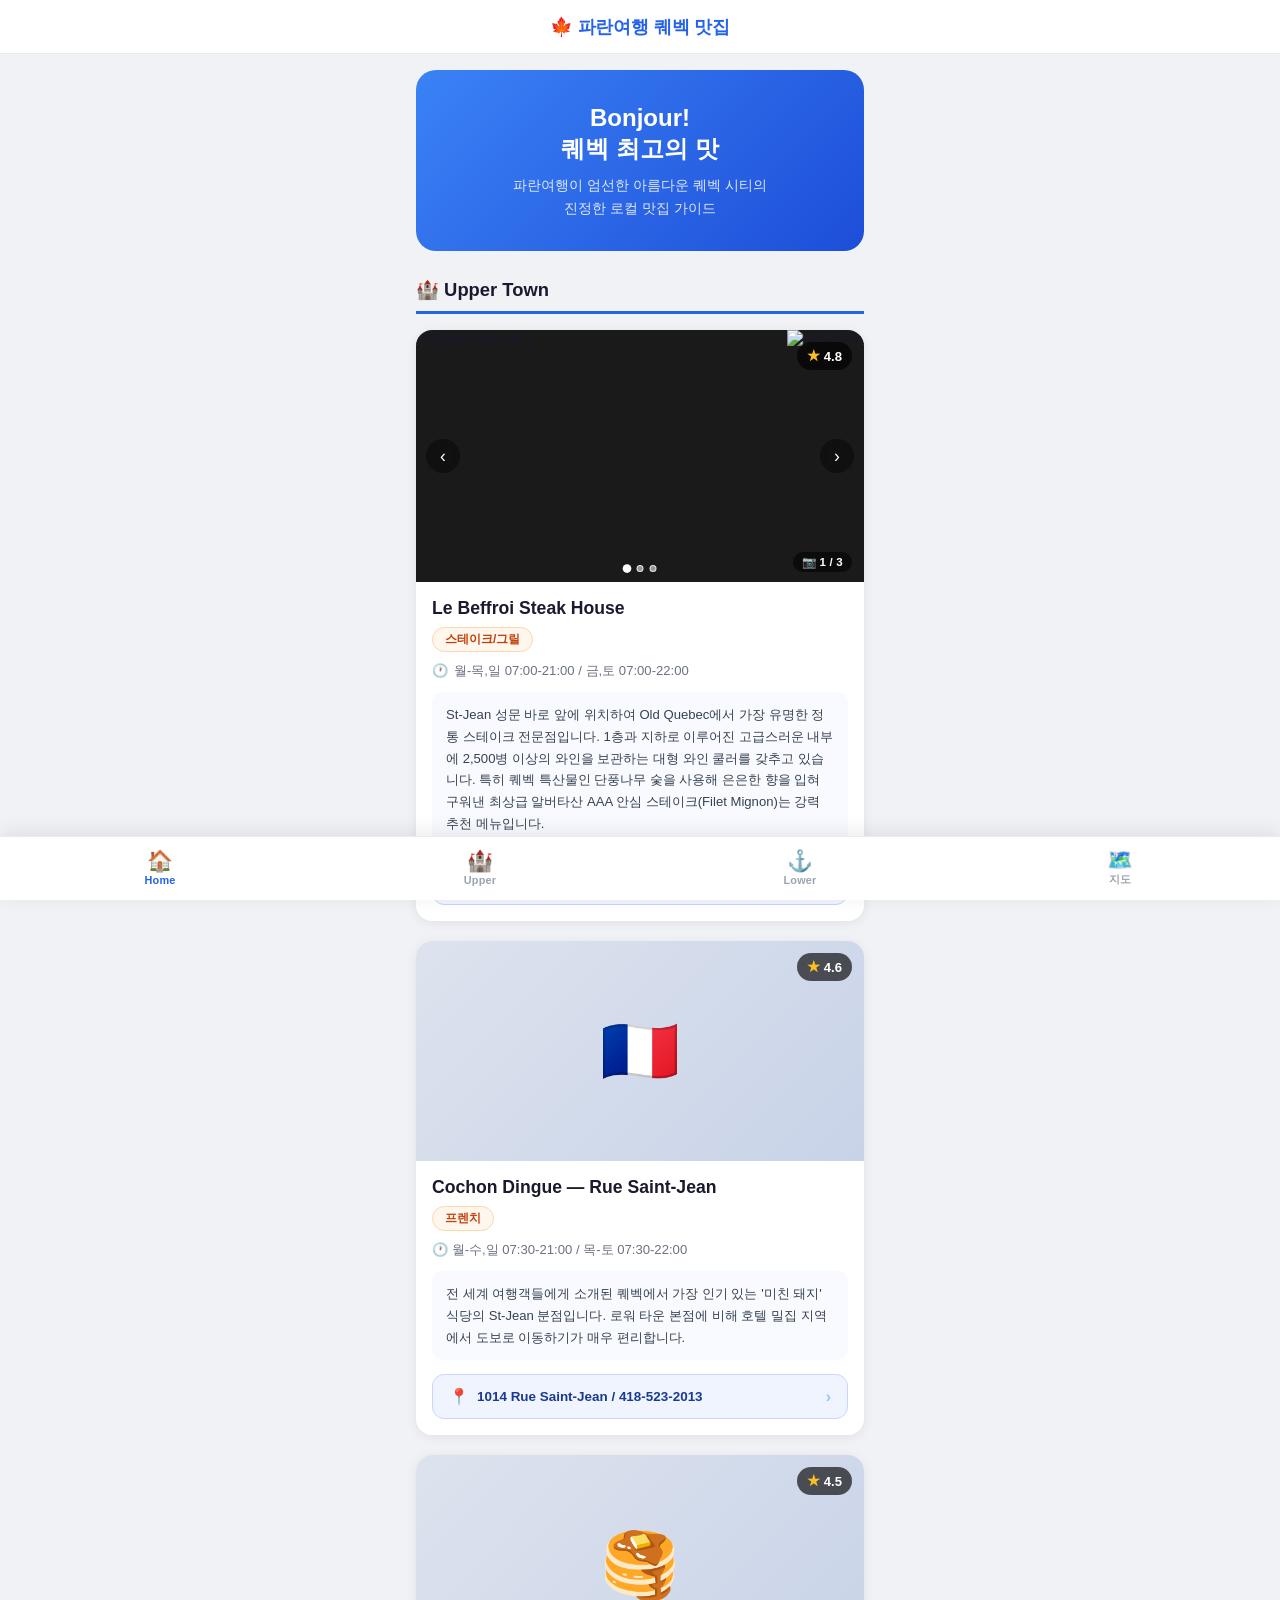
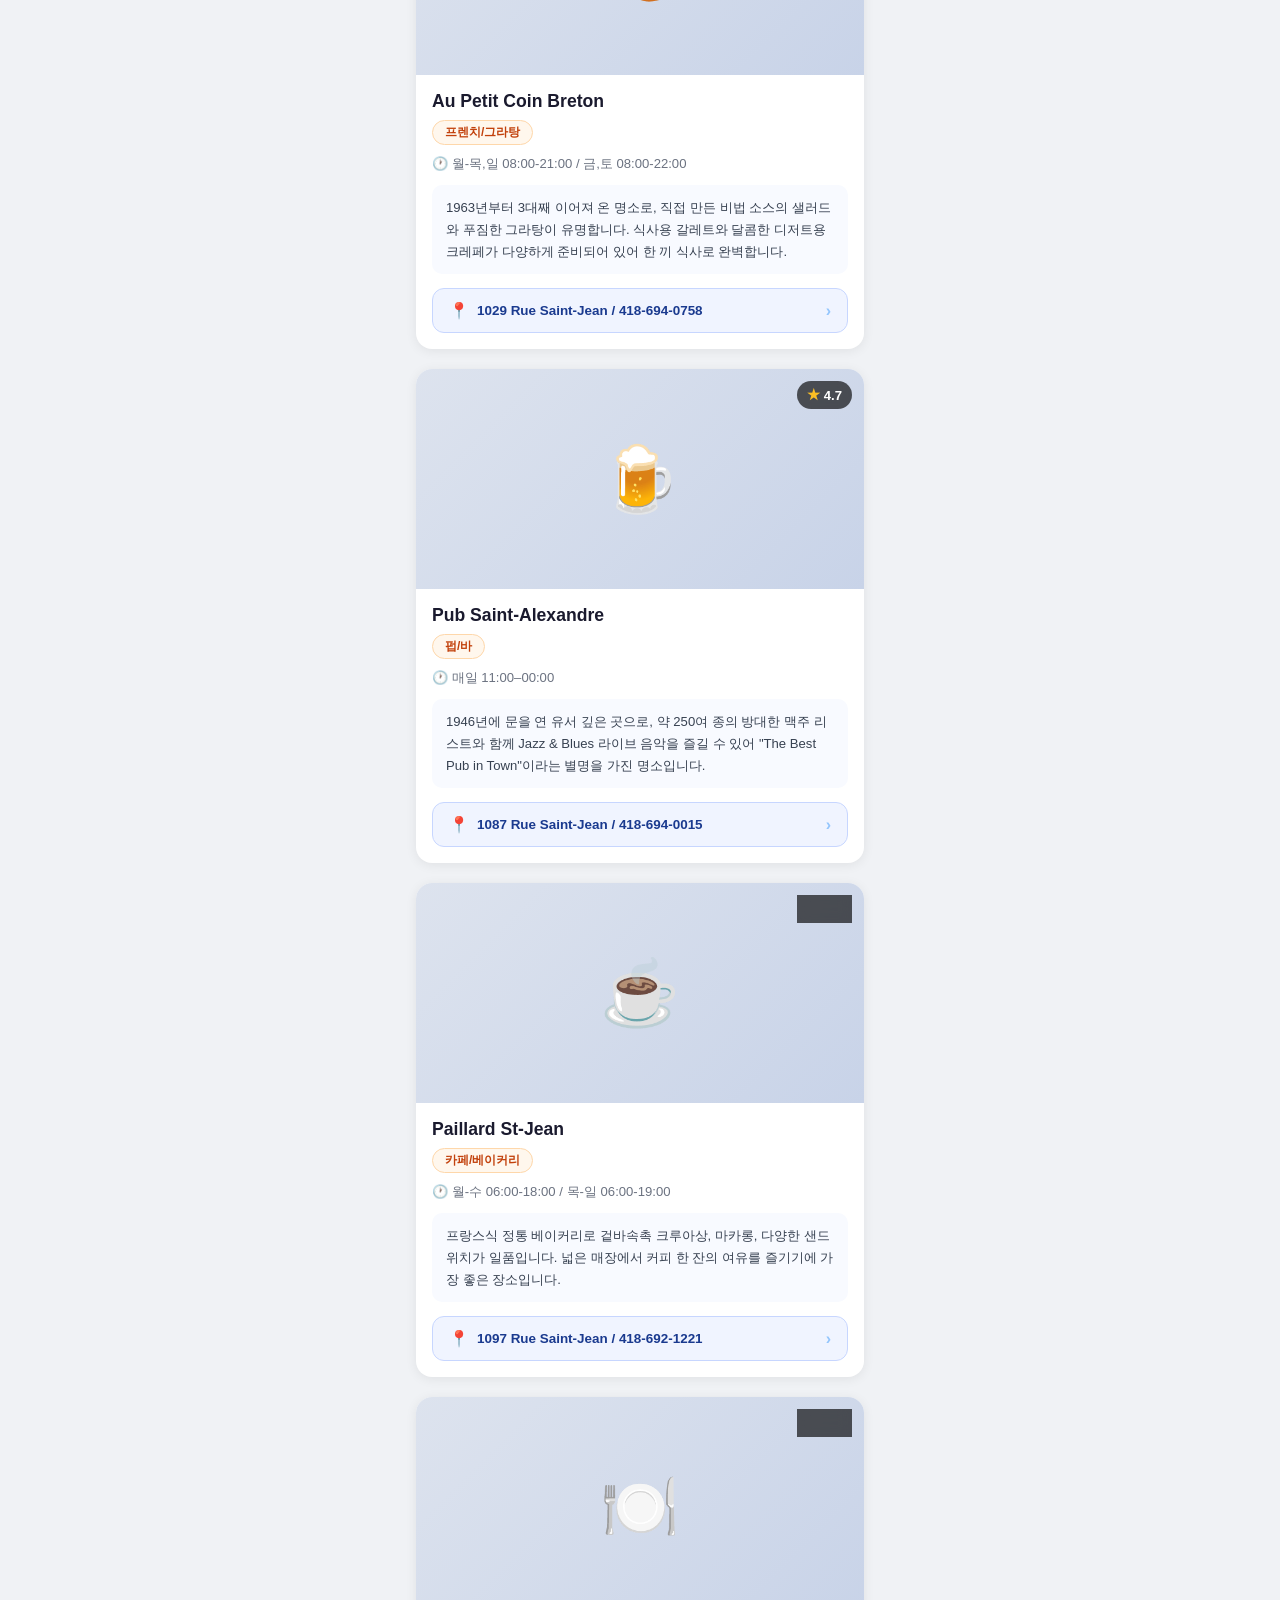
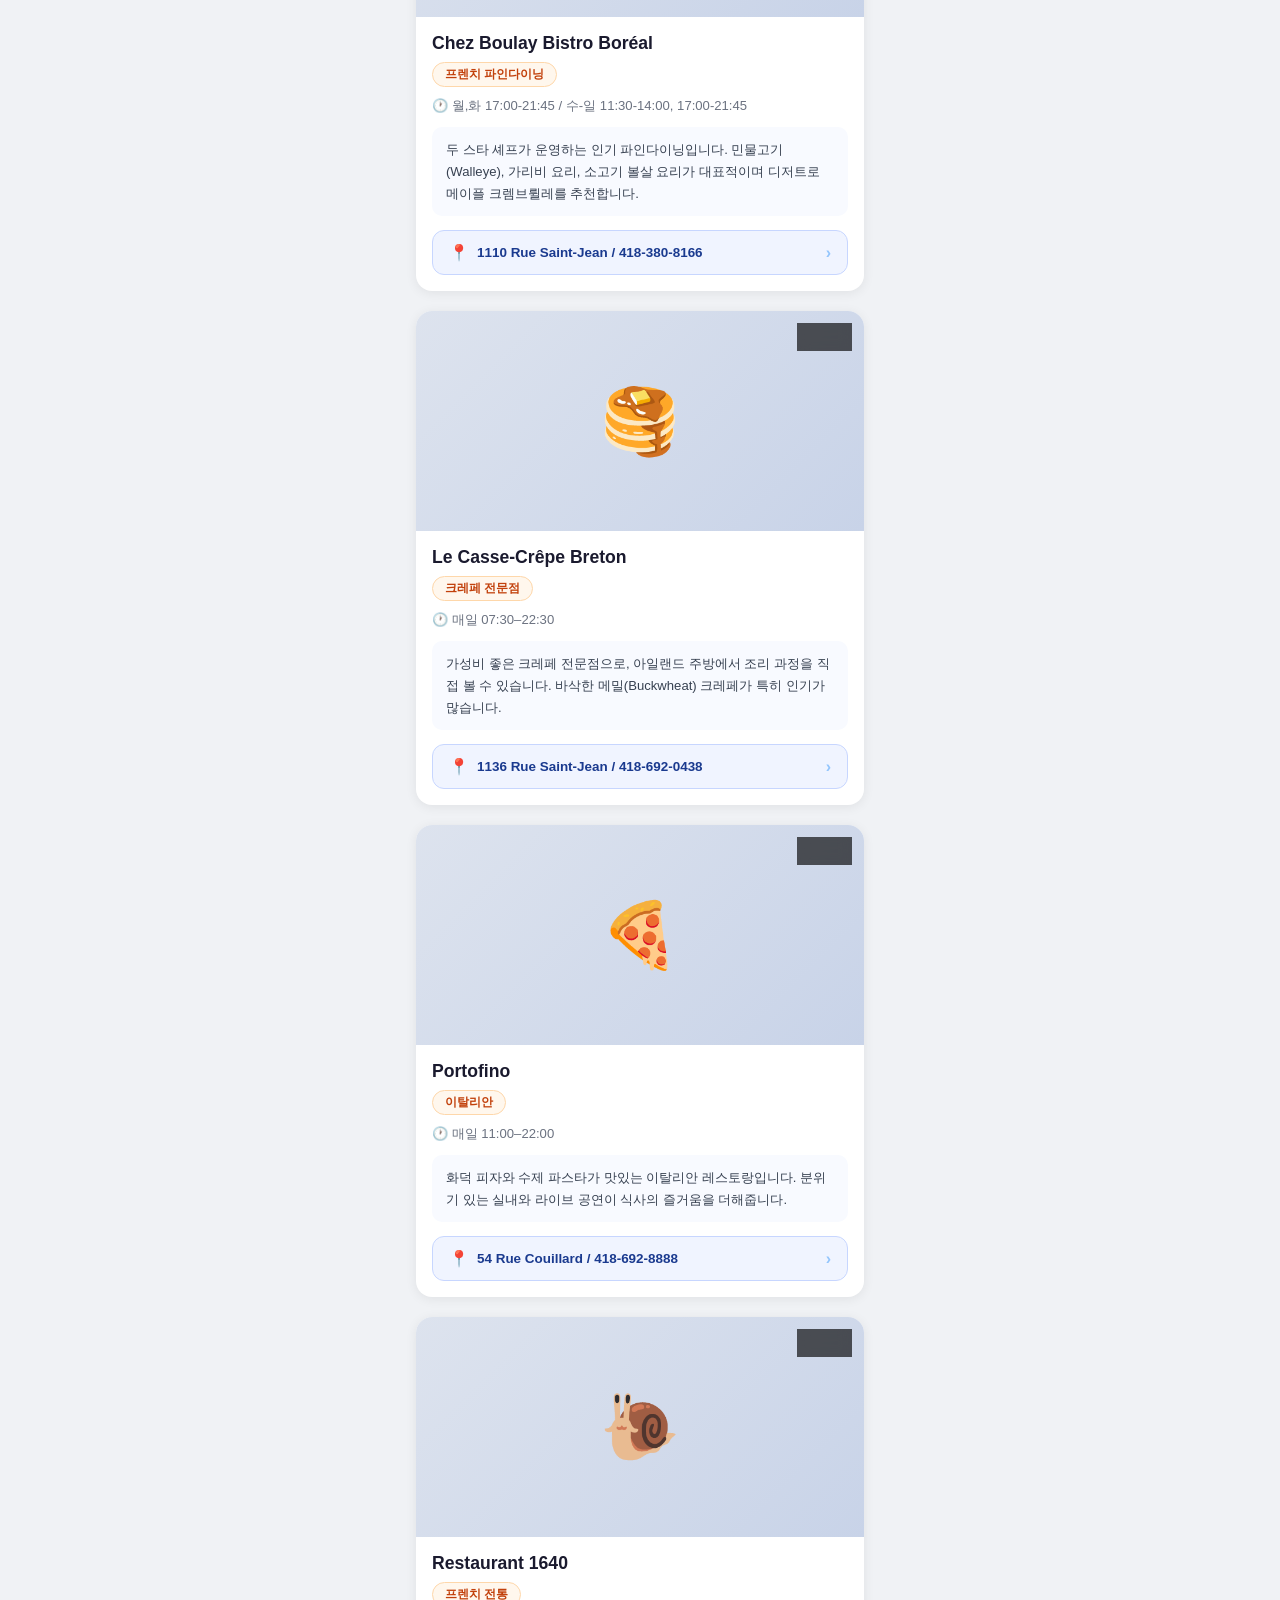
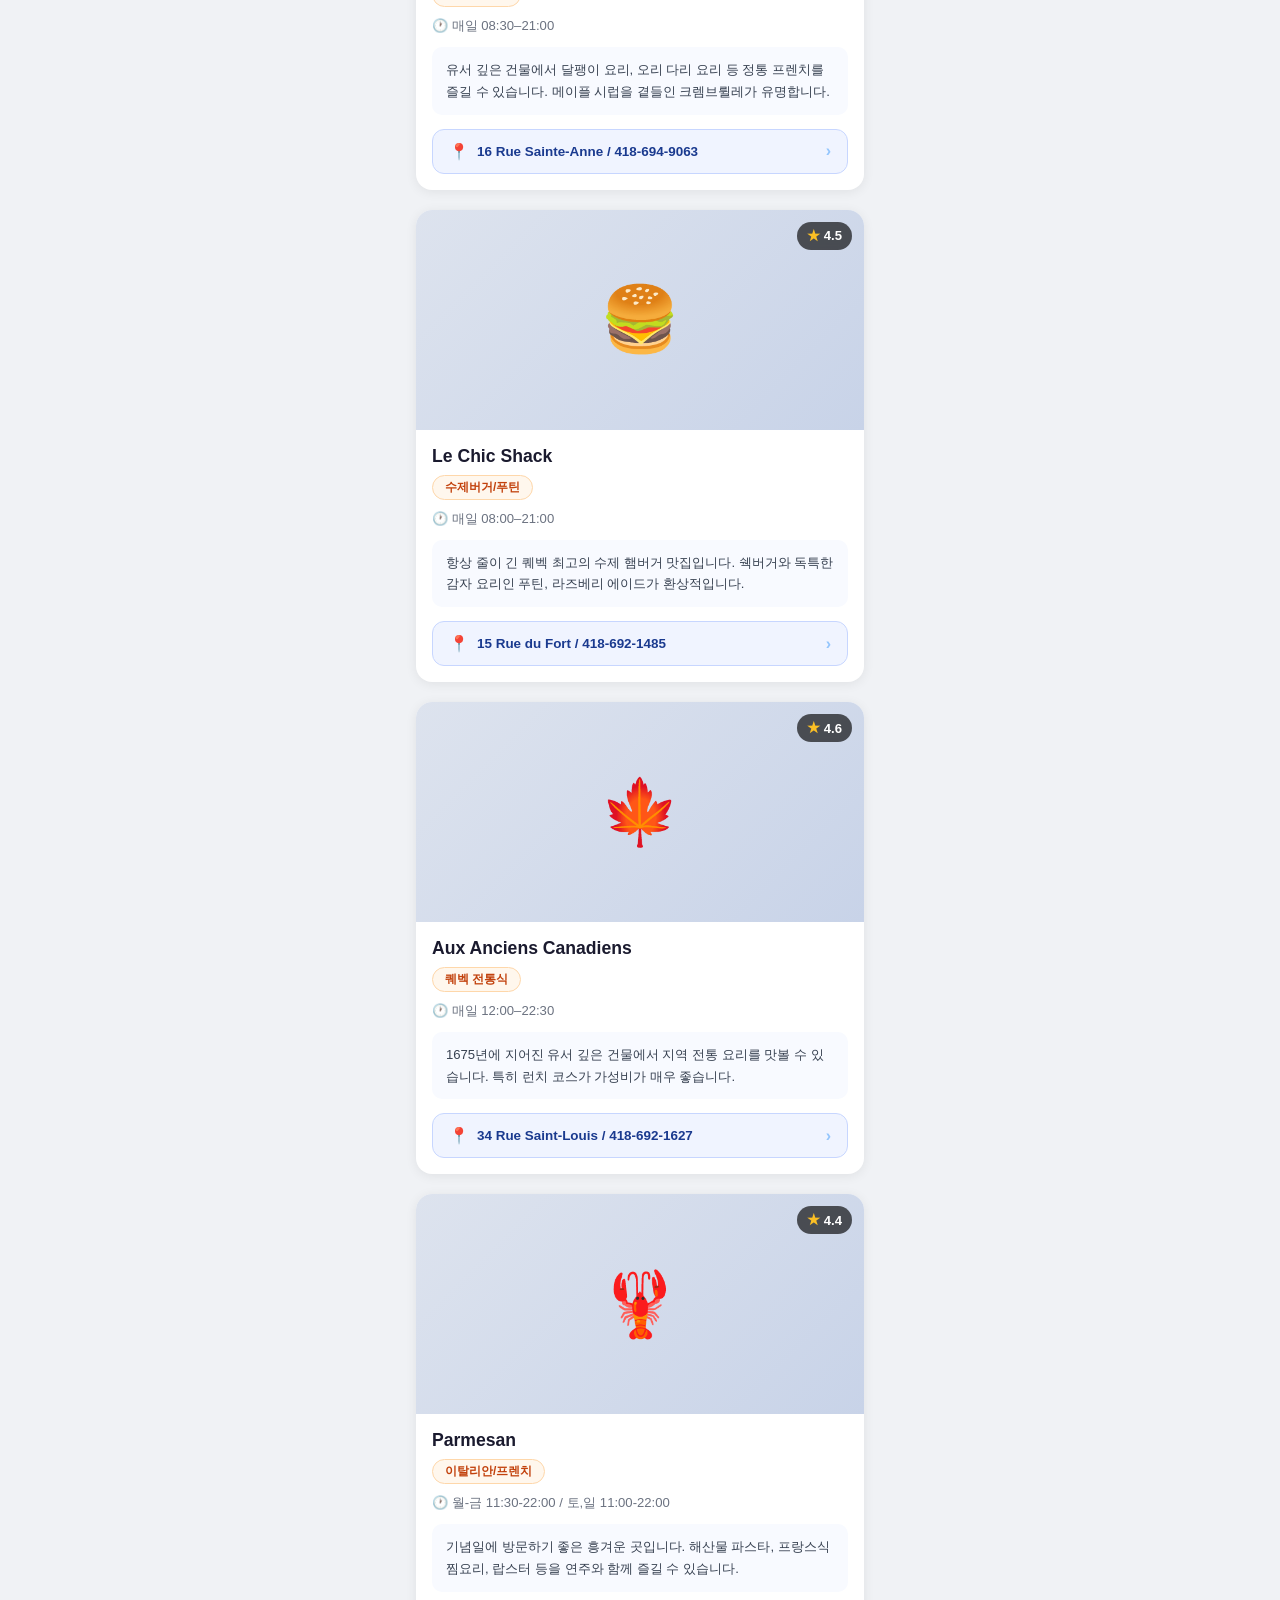
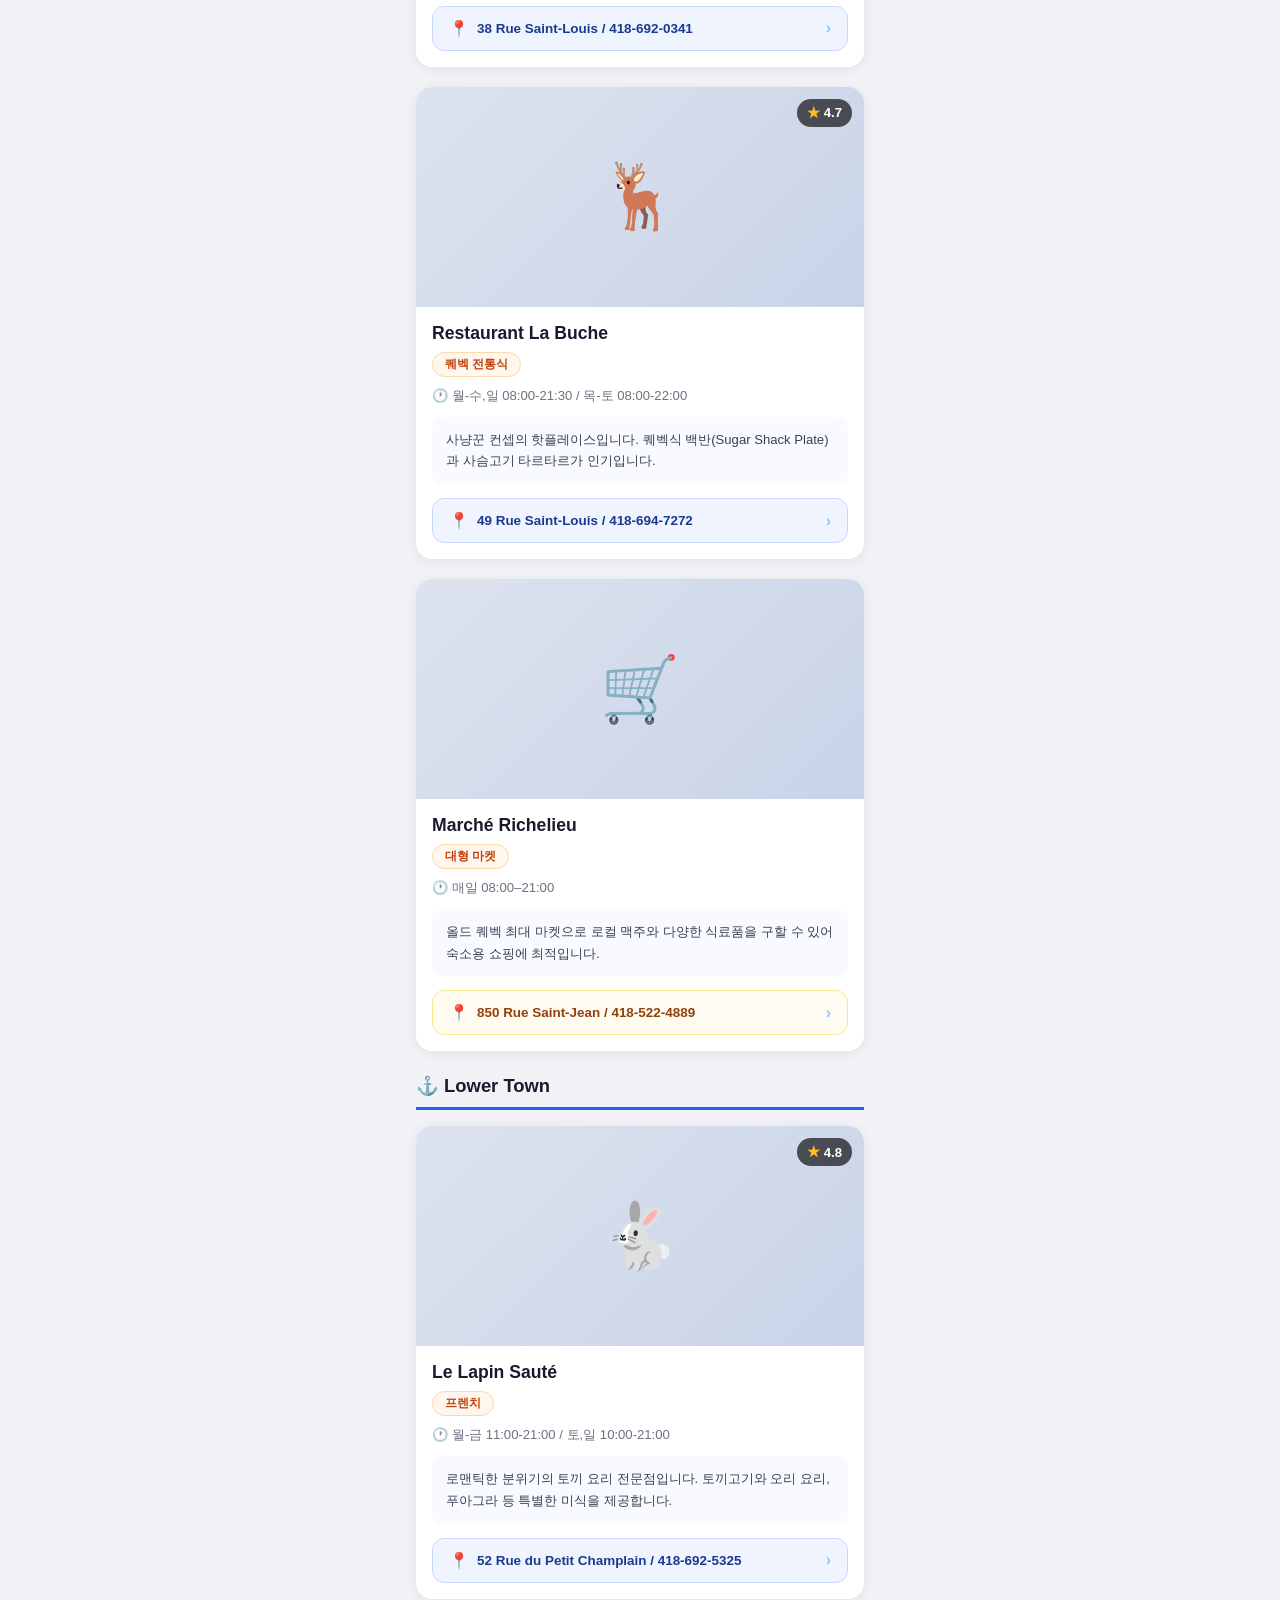
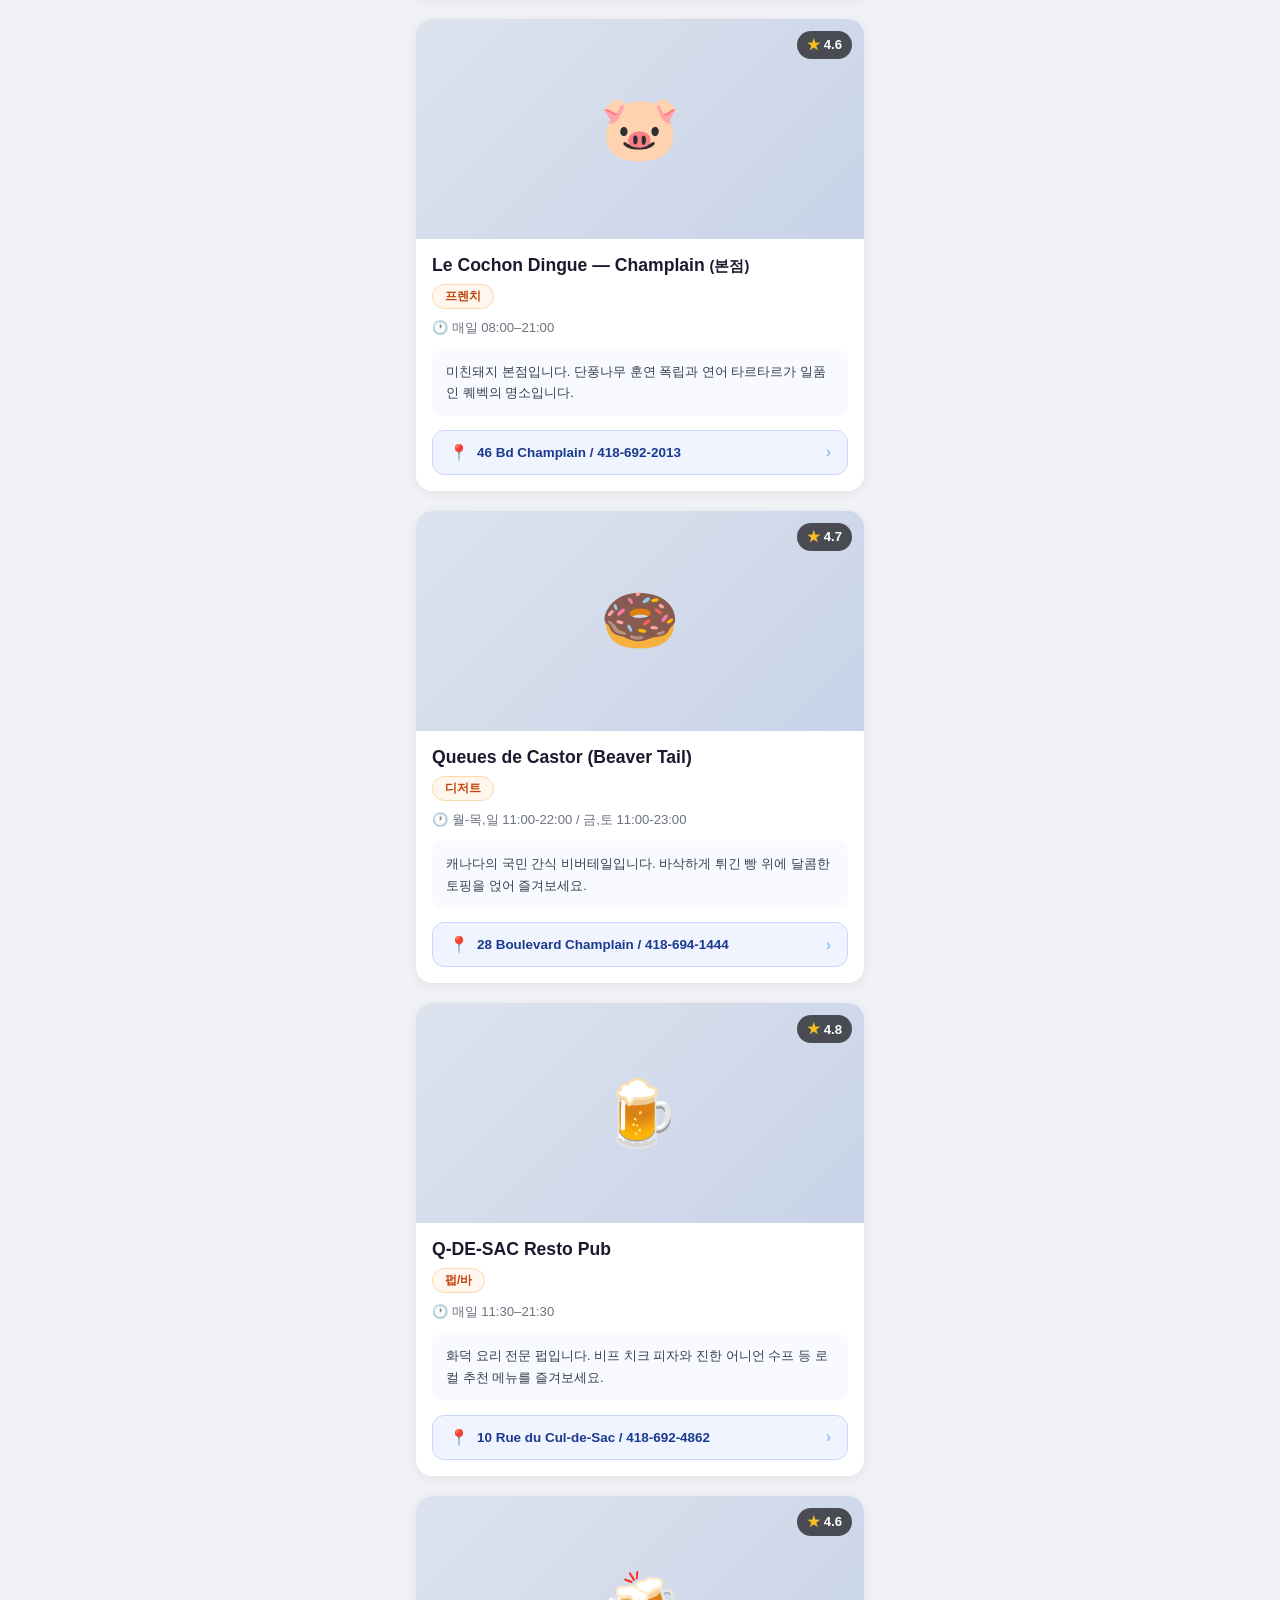
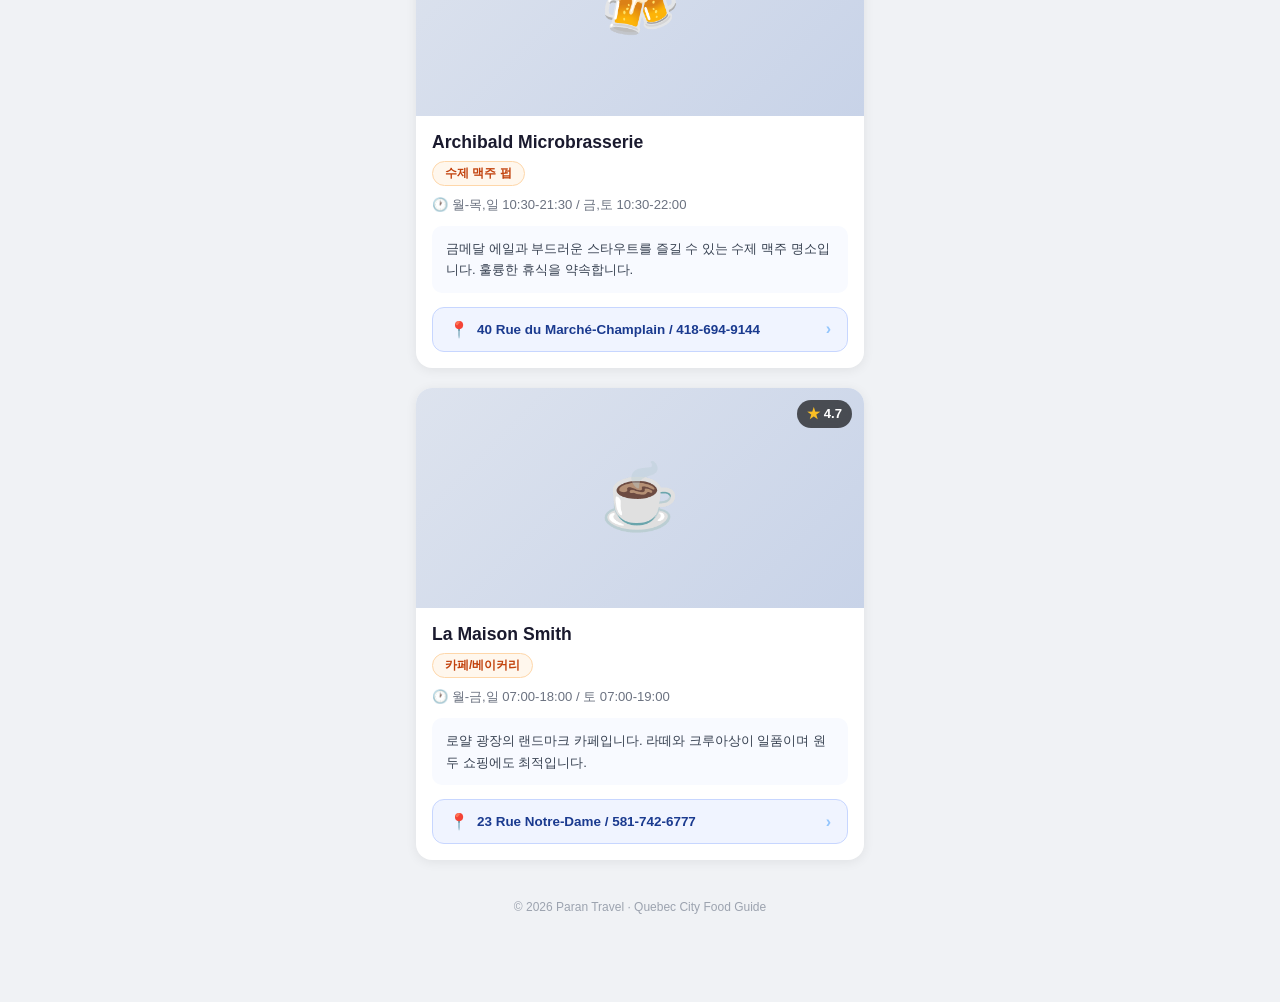
==== index.html @ 0fbbf657 "Add files via upload" ====
<!DOCTYPE html>
<html lang="ko">
<head>
  <meta charset="UTF-8" />
  <meta name="viewport" content="width=device-width, initial-scale=1.0" />
  <title>파란여행 퀘벡 맛집 가이드</title>

  <!-- Leaflet.js for map -->
  <link rel="stylesheet" href="https://cdnjs.cloudflare.com/ajax/libs/leaflet/1.9.4/leaflet.min.css" />
  <script src="https://cdnjs.cloudflare.com/ajax/libs/leaflet/1.9.4/leaflet.min.js"></script>

  <style>
    /* ── Reset ── */
    *, *::before, *::after { box-sizing: border-box; margin: 0; padding: 0; }
    html { scroll-behavior: smooth; }
    body {
      font-family: -apple-system, BlinkMacSystemFont, 'Segoe UI', 'Noto Sans KR', sans-serif;
      background: #f0f2f5;
      color: #1a1a2e;
      padding-bottom: 80px; /* space for bottom nav */
    }

    /* ── Sticky Header ── */
    header {
      position: sticky;
      top: 0;
      z-index: 200;
      background: #fff;
      border-bottom: 1px solid #e8eaf0;
      text-align: center;
      padding: 14px 16px;
    }
    header h1 {
      font-size: 1.15rem;
      font-weight: 700;
      color: #2563eb;
      letter-spacing: -.01em;
    }

    /* ── Main Container ── */
    main {
      max-width: 480px;
      margin: 0 auto;
      padding: 16px 16px 0;
    }

    /* ── Hero Banner ── */
    .hero {
      background: linear-gradient(135deg, #3b82f6 0%, #1d4ed8 100%);
      border-radius: 20px;
      padding: 32px 24px;
      text-align: center;
      color: #fff;
      margin-bottom: 28px;
    }
    .hero h2 {
      font-size: 1.5rem;
      font-weight: 800;
      line-height: 1.3;
      margin-bottom: 10px;
    }
    .hero p {
      font-size: .88rem;
      color: rgba(255,255,255,.85);
      line-height: 1.6;
    }

    /* ── Section Title ── */
    .section-title {
      display: flex;
      align-items: center;
      gap: 8px;
      font-size: 1.15rem;
      font-weight: 700;
      color: #1a1a2e;
      margin: 24px 0 16px;
      padding-bottom: 10px;
      border-bottom: 3px solid #2563eb;
    }

    /* ── Restaurant Card ── */
    .card {
      background: #fff;
      border-radius: 16px;
      overflow: hidden;
      margin-bottom: 20px;
      box-shadow: 0 2px 12px rgba(0,0,0,.07);
    }

    /* Image area */
    .card-img-wrap {
      position: relative;
      width: 100%;
      height: 220px;
      overflow: hidden;
      background: #dde3ee;
    }
    .card-img-wrap img {
      width: 100%;
      height: 100%;
      object-fit: cover;
      display: block;
    }
    /* Fallback emoji for missing images */
    .card-img-wrap .img-fallback {
      width: 100%;
      height: 100%;
      display: flex;
      align-items: center;
      justify-content: center;
      font-size: 4rem;
      background: linear-gradient(135deg, #dde3ee, #c8d3e8);
    }
    .rating-badge {
      position: absolute;
      top: 12px;
      right: 12px;
      background: rgba(0,0,0,.65);
      backdrop-filter: blur(6px);
      color: #fff;
      border-radius: 100px;
      padding: 5px 10px;
      font-size: .82rem;
      font-weight: 700;
      display: flex;
      align-items: center;
      gap: 4px;
    }
    .rating-badge .star { color: #fbbf24; }

    /* Card body */
    .card-body { padding: 16px; }
    .card-name {
      font-size: 1.1rem;
      font-weight: 700;
      color: #1a1a2e;
      margin-bottom: 8px;
    }
    .card-tag {
      display: inline-block;
      background: #fff7ed;
      color: #c2410c;
      border: 1px solid #fed7aa;
      border-radius: 100px;
      padding: 3px 12px;
      font-size: .75rem;
      font-weight: 600;
      margin-bottom: 10px;
    }
    .card-hours {
      font-size: .82rem;
      color: #6b7280;
      margin-bottom: 12px;
      display: flex;
      align-items: flex-start;
      gap: 6px;
    }
    .card-hours-icon { flex-shrink: 0; margin-top: 1px; }

    /* Description box */
    .card-desc {
      background: #f8faff;
      border-radius: 10px;
      padding: 12px 14px;
      font-size: .82rem;
      color: #374151;
      line-height: 1.65;
      margin-bottom: 14px;
    }

    /* Address link */
    .card-addr-link {
      display: flex;
      align-items: center;
      justify-content: space-between;
      background: #f0f4ff;
      border: 1.5px solid #c7d6ff;
      border-radius: 12px;
      padding: 12px 16px;
      text-decoration: none;
      color: #1a3a8f;
      font-size: .84rem;
      font-weight: 600;
      transition: background .15s;
    }
    .card-addr-link:hover { background: #dce8ff; }
    .card-addr-link .addr-left {
      display: flex;
      align-items: center;
      gap: 8px;
    }
    .addr-pin { color: #3b82f6; font-size: 1rem; }
    .addr-chevron { color: #93c5fd; font-size: 1rem; }

    /* ── Market Card (special) ── */
    .card.market .card-addr-link {
      background: #fffbf0;
      border-color: #fde68a;
      color: #92400e;
    }
    .card.market .card-addr-link:hover { background: #fef3c7; }

    /* ══════════════════════════════
       MAP SECTION
    ══════════════════════════════ */
    #map-section { padding-bottom: 8px; }

    #map-section .map-desc {
      font-size: .83rem;
      color: #6b7280;
      margin-bottom: 14px;
      line-height: 1.6;
    }

    #map {
      width: 100%;
      height: 420px;
      border-radius: 16px;
      overflow: hidden;
      box-shadow: 0 2px 12px rgba(0,0,0,.10);
      margin-bottom: 20px;
      border: 1.5px solid #e0e7ff;
    }

    /* Map legend */
    .map-legend {
      display: flex;
      gap: 16px;
      flex-wrap: wrap;
      margin-bottom: 16px;
    }
    .legend-item {
      display: flex;
      align-items: center;
      gap: 6px;
      font-size: .8rem;
      color: #374151;
      font-weight: 500;
    }
    .legend-dot {
      width: 12px; height: 12px;
      border-radius: 50%;
      flex-shrink: 0;
    }
    .legend-dot.upper { background: #2563eb; }
    .legend-dot.lower { background: #16a34a; }

    /* Map restaurant list */
    .map-list { margin-top: 4px; }
    .map-list-item {
      display: flex;
      align-items: center;
      gap: 12px;
      padding: 10px 0;
      border-bottom: 1px solid #f0f0f0;
      text-decoration: none;
      color: inherit;
    }
    .map-list-item:last-child { border-bottom: none; }
    .map-num {
      width: 28px; height: 28px;
      border-radius: 50%;
      display: flex; align-items: center; justify-content: center;
      font-size: .72rem;
      font-weight: 700;
      color: #fff;
      flex-shrink: 0;
    }
    .map-num.upper { background: #2563eb; }
    .map-num.lower { background: #16a34a; }
    .map-info { flex: 1; }
    .map-rname { font-size: .88rem; font-weight: 600; color: #1a1a2e; }
    .map-raddr { font-size: .76rem; color: #9ca3af; margin-top: 1px; }
    .map-list-chevron { color: #cbd5e1; font-size: .9rem; }

    /* ── Footer ── */
    footer {
      text-align: center;
      padding: 20px 16px 8px;
      font-size: .75rem;
      color: #9ca3af;
      max-width: 480px;
      margin: 0 auto;
    }

    /* ── Bottom Navigation ── */
    .bottom-nav {
      position: fixed;
      bottom: 0; left: 0; right: 0;
      z-index: 300;
      background: #fff;
      border-top: 1px solid #e8eaf0;
      display: flex;
      justify-content: space-around;
      align-items: stretch;
      height: 64px;
      box-shadow: 0 -4px 20px rgba(0,0,0,.08);
    }
    .nav-item {
      flex: 1;
      display: flex;
      flex-direction: column;
      align-items: center;
      justify-content: center;
      gap: 3px;
      text-decoration: none;
      color: #9ca3af;
      font-size: .68rem;
      font-weight: 600;
      letter-spacing: .02em;
      cursor: pointer;
      border: none;
      background: none;
      transition: color .15s;
      padding: 0;
    }
    .nav-item.active, .nav-item:hover { color: #2563eb; }
    .nav-item svg { transition: transform .15s; }
    .nav-item.active svg { transform: scale(1.1); }
    .nav-icon { font-size: 1.3rem; line-height: 1; }

    /* Section visibility control */
    .page-section { display: block; }
    .page-section.hidden { display: none; }

    /* ── Image Slider ── */
    .slider-wrap {
      position: relative;
      width: 100%;
      aspect-ratio: 16 / 9;  /* 가로형(16:9) 이미지에 맞게 비율 자동 조정 */
      overflow: hidden;
      background: #1a1a1a;
      touch-action: pan-y;
    }
    .slider-track {
      display: flex;
      width: 100%;
      height: 100%;
      transition: transform 0.55s cubic-bezier(0.4, 0.0, 0.2, 1);
      will-change: transform;
    }
    .slider-track img {
      flex-shrink: 0;
      width: 100%;
      height: 100%;
      object-fit: cover;     /* 16:9 비율로 꽉 채워 보여줌 */
      display: block;
      user-select: none;
      -webkit-user-drag: none;
    }
    /* Dot indicators */
    .slider-dots {
      position: absolute;
      bottom: 10px;
      left: 50%;
      transform: translateX(-50%);
      display: flex;
      gap: 6px;
      z-index: 10;
    }
    .slider-dot {
      width: 7px;
      height: 7px;
      border-radius: 50%;
      background: rgba(255,255,255,0.55);
      border: 1.5px solid rgba(255,255,255,0.8);
      transition: background 0.25s, transform 0.25s;
      cursor: pointer;
    }
    .slider-dot.active {
      background: #fff;
      transform: scale(1.25);
    }
    /* Arrow buttons */
    .slider-btn {
      position: absolute;
      top: 50%;
      transform: translateY(-50%);
      z-index: 10;
      background: rgba(0,0,0,0.38);
      backdrop-filter: blur(4px);
      border: none;
      border-radius: 50%;
      width: 34px;
      height: 34px;
      display: flex;
      align-items: center;
      justify-content: center;
      cursor: pointer;
      color: #fff;
      font-size: 1.1rem;
      transition: background 0.2s;
      padding: 0;
    }
    .slider-btn:hover { background: rgba(0,0,0,0.6); }
    .slider-btn.prev { left: 10px; }
    .slider-btn.next { right: 10px; }
    /* Photo count badge */
    .photo-count {
      position: absolute;
      bottom: 10px;
      right: 12px;
      background: rgba(0,0,0,0.55);
      backdrop-filter: blur(4px);
      color: #fff;
      font-size: .72rem;
      font-weight: 600;
      border-radius: 100px;
      padding: 3px 9px;
      z-index: 10;
      letter-spacing: .02em;
    }

    /* Leaflet popup custom */
    .leaflet-popup-content-wrapper {
      border-radius: 12px !important;
      box-shadow: 0 4px 20px rgba(0,0,0,.15) !important;
    }
    .popup-name { font-weight: 700; font-size: .9rem; color: #1a1a2e; margin-bottom: 4px; }
    .popup-tag { font-size: .75rem; color: #c2410c; margin-bottom: 6px; }
    .popup-addr { font-size: .75rem; color: #6b7280; margin-bottom: 8px; }
    .popup-btn {
      display: inline-block;
      background: #2563eb;
      color: #fff;
      font-size: .73rem;
      font-weight: 600;
      padding: 5px 12px;
      border-radius: 100px;
      text-decoration: none;
    }
  </style>
</head>
<body>

<!-- ═══ STICKY HEADER ═══ -->
<header>
  <h1>🍁 파란여행 퀘벡 맛집</h1>
</header>

<!-- ═══ MAIN ═══ -->
<main>

  <!-- ── HOME / HERO ── -->
  <section class="page-section" id="sec-home">

    <div class="hero">
      <h2>Bonjour!<br>퀘벡 최고의 맛</h2>
      <p>파란여행이 엄선한 아름다운 퀘벡 시티의<br>진정한 로컬 맛집 가이드</p>
    </div>

    <!-- Upper Town -->
    <div class="section-title">🏰 Upper Town</div>

    <!-- 1 -->
    <div class="card">
      <!-- ── Le Beffroi Image Slider ── -->
      <div class="slider-wrap" id="slider-beffroi"
           data-index="0"
           data-startx="0"
           data-dragging="false">
        <div class="slider-track" id="slider-track-beffroi">
          <img src="이미지/Webp/LeBeffroi_web_1.webp" alt="Le Beffroi Steak House 1" loading="lazy" draggable="false"/>
          <img src="이미지/Webp/LeBeffroi_web_2.webp" alt="Le Beffroi Steak House 2" loading="lazy" draggable="false"/>
          <img src="이미지/Webp/LeBeffroi_web_3.webp" alt="Le Beffroi Steak House 3" loading="lazy" draggable="false"/>
        </div>
        <!-- Arrows -->
        <button class="slider-btn prev" onclick="sliderMove('beffroi',-1)" aria-label="이전 사진">&#8249;</button>
        <button class="slider-btn next" onclick="sliderMove('beffroi', 1)" aria-label="다음 사진">&#8250;</button>
        <!-- Dots -->
        <div class="slider-dots" id="slider-dots-beffroi">
          <div class="slider-dot active" onclick="sliderGoTo('beffroi',0)"></div>
          <div class="slider-dot"        onclick="sliderGoTo('beffroi',1)"></div>
          <div class="slider-dot"        onclick="sliderGoTo('beffroi',2)"></div>
        </div>
        <!-- Photo count -->
        <div class="photo-count" id="slider-count-beffroi">📷 1 / 3</div>
        <!-- Rating badge -->
        <div class="rating-badge"><span class="star">★</span> 4.8</div>
      </div>
      <div class="card-body">
        <div class="card-name">Le Beffroi Steak House</div>
        <span class="card-tag">스테이크/그릴</span>
        <div class="card-hours">
          <span class="card-hours-icon">🕐</span>
          월-목,일 07:00-21:00 / 금,토 07:00-22:00
        </div>
        <div class="card-desc">
          St-Jean 성문 바로 앞에 위치하여 Old Quebec에서 가장 유명한 정통 스테이크 전문점입니다. 1층과 지하로 이루어진 고급스러운 내부에 2,500병 이상의 와인을 보관하는 대형 와인 쿨러를 갖추고 있습니다. 특히 퀘벡 특산물인 단풍나무 숯을 사용해 은은한 향을 입혀 구워낸 최상급 알버타산 AAA 안심 스테이크(Filet Mignon)는 강력 추천 메뉴입니다.
        </div>
        <a class="card-addr-link" href="https://www.google.com/maps/search/?api=1&query=775+Av.+Honoré-Mercier+Québec+QC" target="_blank">
          <span class="addr-left"><span class="addr-pin">📍</span> 775 Av. Honoré-Mercier / 418-380-2638</span>
          <span class="addr-chevron">›</span>
        </a>
      </div>
    </div>

    <!-- 2 -->
    <div class="card">
      <div class="card-img-wrap">
        <img src="https://images.unsplash.com/photo-1414235077428-338989a2e8c0?w=600&q=80" alt="프렌치" loading="lazy" onerror="this.style.display='none';this.nextElementSibling.style.display='flex'"/>
        <div class="img-fallback" style="display:none">🇫🇷</div>
        <div class="rating-badge"><span class="star">★</span> 4.6</div>
      </div>
      <div class="card-body">
        <div class="card-name">Cochon Dingue — Rue Saint-Jean</div>
        <span class="card-tag">프렌치</span>
        <div class="card-hours">🕐 월-수,일 07:30-21:00 / 목-토 07:30-22:00</div>
        <div class="card-desc">전 세계 여행객들에게 소개된 퀘벡에서 가장 인기 있는 '미친 돼지' 식당의 St-Jean 분점입니다. 로워 타운 본점에 비해 호텔 밀집 지역에서 도보로 이동하기가 매우 편리합니다.</div>
        <a class="card-addr-link" href="https://www.google.com/maps/search/?api=1&query=1014+Rue+Saint-Jean+Québec+QC" target="_blank">
          <span class="addr-left"><span class="addr-pin">📍</span> 1014 Rue Saint-Jean / 418-523-2013</span>
          <span class="addr-chevron">›</span>
        </a>
      </div>
    </div>

    <!-- 3 -->
    <div class="card">
      <div class="card-img-wrap">
        <img src="https://images.unsplash.com/photo-1567620905732-2d1ec7ab7445?w=600&q=80" alt="크레페" loading="lazy" onerror="this.style.display='none';this.nextElementSibling.style.display='flex'"/>
        <div class="img-fallback" style="display:none">🥞</div>
        <div class="rating-badge"><span class="star">★</span> 4.5</div>
      </div>
      <div class="card-body">
        <div class="card-name">Au Petit Coin Breton</div>
        <span class="card-tag">프렌치/그라탕</span>
        <div class="card-hours">🕐 월-목,일 08:00-21:00 / 금,토 08:00-22:00</div>
        <div class="card-desc">1963년부터 3대째 이어져 온 명소로, 직접 만든 비법 소스의 샐러드와 푸짐한 그라탕이 유명합니다. 식사용 갈레트와 달콤한 디저트용 크레페가 다양하게 준비되어 있어 한 끼 식사로 완벽합니다.</div>
        <a class="card-addr-link" href="https://www.google.com/maps/search/?api=1&query=1029+Rue+Saint-Jean+Québec+QC" target="_blank">
          <span class="addr-left"><span class="addr-pin">📍</span> 1029 Rue Saint-Jean / 418-694-0758</span>
          <span class="addr-chevron">›</span>
        </a>
      </div>
    </div>

    <!-- 4 -->
    <div class="card">
      <div class="card-img-wrap">
        <img src="https://images.unsplash.com/photo-1436076863939-06870fe779c2?w=600&q=80" alt="펍" loading="lazy" onerror="this.style.display='none';this.nextElementSibling.style.display='flex'"/>
        <div class="img-fallback" style="display:none">🍺</div>
        <div class="rating-badge"><span class="star">★</span> 4.7</div>
      </div>
      <div class="card-body">
        <div class="card-name">Pub Saint-Alexandre</div>
        <span class="card-tag">펍/바</span>
        <div class="card-hours">🕐 매일 11:00–00:00</div>
        <div class="card-desc">1946년에 문을 연 유서 깊은 곳으로, 약 250여 종의 방대한 맥주 리스트와 함께 Jazz &amp; Blues 라이브 음악을 즐길 수 있어 "The Best Pub in Town"이라는 별명을 가진 명소입니다.</div>
        <a class="card-addr-link" href="https://www.google.com/maps/search/?api=1&query=1087+Rue+Saint-Jean+Québec+QC" target="_blank">
          <span class="addr-left"><span class="addr-pin">📍</span> 1087 Rue Saint-Jean / 418-694-0015</span>
          <span class="addr-chevron">›</span>
        </a>
      </div>
    </div>

    <!-- 5 -->
    <div class="card">
      <div class="card-img-wrap">
        <img src="https://images.unsplash.com/photo-1509042239860-f550ce710b93?w=600&q=80" alt="카페" loading="lazy" onerror="this.style.display='none';this.nextElementSibling.style.display='flex'"/>
        <div class="img-fallback" style="display:none">☕</div>
        <div class="rating-badge"><span class="star">★</span> 4.8</div>
      </div>
      <div class="card-body">
        <div class="card-name">Paillard St-Jean</div>
        <span class="card-tag">카페/베이커리</span>
        <div class="card-hours">🕐 월-수 06:00-18:00 / 목-일 06:00-19:00</div>
        <div class="card-desc">프랑스식 정통 베이커리로 겉바속촉 크루아상, 마카롱, 다양한 샌드위치가 일품입니다. 넓은 매장에서 커피 한 잔의 여유를 즐기기에 가장 좋은 장소입니다.</div>
        <a class="card-addr-link" href="https://www.google.com/maps/search/?api=1&query=1097+Rue+Saint-Jean+Québec+QC" target="_blank">
          <span class="addr-left"><span class="addr-pin">📍</span> 1097 Rue Saint-Jean / 418-692-1221</span>
          <span class="addr-chevron">›</span>
        </a>
      </div>
    </div>

    <!-- 6 -->
    <div class="card">
      <div class="card-img-wrap">
        <img src="https://images.unsplash.com/photo-1544025162-d76694265947?w=600&q=80" alt="파인다이닝" loading="lazy" onerror="this.style.display='none';this.nextElementSibling.style.display='flex'"/>
        <div class="img-fallback" style="display:none">🍽️</div>
        <div class="rating-badge"><span class="star">★</span> 4.9</div>
      </div>
      <div class="card-body">
        <div class="card-name">Chez Boulay Bistro Boréal</div>
        <span class="card-tag">프렌치 파인다이닝</span>
        <div class="card-hours">🕐 월,화 17:00-21:45 / 수-일 11:30-14:00, 17:00-21:45</div>
        <div class="card-desc">두 스타 셰프가 운영하는 인기 파인다이닝입니다. 민물고기(Walleye), 가리비 요리, 소고기 볼살 요리가 대표적이며 디저트로 메이플 크렘브륄레를 추천합니다.</div>
        <a class="card-addr-link" href="https://www.google.com/maps/search/?api=1&query=1110+Rue+Saint-Jean+Québec+QC" target="_blank">
          <span class="addr-left"><span class="addr-pin">📍</span> 1110 Rue Saint-Jean / 418-380-8166</span>
          <span class="addr-chevron">›</span>
        </a>
      </div>
    </div>

    <!-- 7 -->
    <div class="card">
      <div class="card-img-wrap">
        <img src="https://images.unsplash.com/photo-1519676867240-f03562e64548?w=600&q=80" alt="크레페" loading="lazy" onerror="this.style.display='none';this.nextElementSibling.style.display='flex'"/>
        <div class="img-fallback" style="display:none">🥞</div>
        <div class="rating-badge"><span class="star">★</span> 4.4</div>
      </div>
      <div class="card-body">
        <div class="card-name">Le Casse-Crêpe Breton</div>
        <span class="card-tag">크레페 전문점</span>
        <div class="card-hours">🕐 매일 07:30–22:30</div>
        <div class="card-desc">가성비 좋은 크레페 전문점으로, 아일랜드 주방에서 조리 과정을 직접 볼 수 있습니다. 바삭한 메밀(Buckwheat) 크레페가 특히 인기가 많습니다.</div>
        <a class="card-addr-link" href="https://www.google.com/maps/search/?api=1&query=1136+Rue+Saint-Jean+Québec+QC" target="_blank">
          <span class="addr-left"><span class="addr-pin">📍</span> 1136 Rue Saint-Jean / 418-692-0438</span>
          <span class="addr-chevron">›</span>
        </a>
      </div>
    </div>

    <!-- 8 -->
    <div class="card">
      <div class="card-img-wrap">
        <img src="https://images.unsplash.com/photo-1513104890138-7c749659a591?w=600&q=80" alt="이탈리안" loading="lazy" onerror="this.style.display='none';this.nextElementSibling.style.display='flex'"/>
        <div class="img-fallback" style="display:none">🍕</div>
        <div class="rating-badge"><span class="star">★</span> 4.5</div>
      </div>
      <div class="card-body">
        <div class="card-name">Portofino</div>
        <span class="card-tag">이탈리안</span>
        <div class="card-hours">🕐 매일 11:00–22:00</div>
        <div class="card-desc">화덕 피자와 수제 파스타가 맛있는 이탈리안 레스토랑입니다. 분위기 있는 실내와 라이브 공연이 식사의 즐거움을 더해줍니다.</div>
        <a class="card-addr-link" href="https://www.google.com/maps/search/?api=1&query=54+Rue+Couillard+Québec+QC" target="_blank">
          <span class="addr-left"><span class="addr-pin">📍</span> 54 Rue Couillard / 418-692-8888</span>
          <span class="addr-chevron">›</span>
        </a>
      </div>
    </div>

    <!-- 9 -->
    <div class="card">
      <div class="card-img-wrap">
        <img src="https://images.unsplash.com/photo-1504674900247-0877df9cc836?w=600&q=80" alt="프렌치전통" loading="lazy" onerror="this.style.display='none';this.nextElementSibling.style.display='flex'"/>
        <div class="img-fallback" style="display:none">🐌</div>
        <div class="rating-badge"><span class="star">★</span> 4.3</div>
      </div>
      <div class="card-body">
        <div class="card-name">Restaurant 1640</div>
        <span class="card-tag">프렌치 전통</span>
        <div class="card-hours">🕐 매일 08:30–21:00</div>
        <div class="card-desc">유서 깊은 건물에서 달팽이 요리, 오리 다리 요리 등 정통 프렌치를 즐길 수 있습니다. 메이플 시럽을 곁들인 크렘브륄레가 유명합니다.</div>
        <a class="card-addr-link" href="https://www.google.com/maps/search/?api=1&query=16+Rue+Sainte-Anne+Québec+QC" target="_blank">
          <span class="addr-left"><span class="addr-pin">📍</span> 16 Rue Sainte-Anne / 418-694-9063</span>
          <span class="addr-chevron">›</span>
        </a>
      </div>
    </div>

    <!-- 10 -->
    <div class="card">
      <div class="card-img-wrap">
        <img src="https://images.unsplash.com/photo-1568901346375-23c9450c58cd?w=600&q=80" alt="버거" loading="lazy" onerror="this.style.display='none';this.nextElementSibling.style.display='flex'"/>
        <div class="img-fallback" style="display:none">🍔</div>
        <div class="rating-badge"><span class="star">★</span> 4.5</div>
      </div>
      <div class="card-body">
        <div class="card-name">Le Chic Shack</div>
        <span class="card-tag">수제버거/푸틴</span>
        <div class="card-hours">🕐 매일 08:00–21:00</div>
        <div class="card-desc">항상 줄이 긴 퀘벡 최고의 수제 햄버거 맛집입니다. 쉑버거와 독특한 감자 요리인 푸틴, 라즈베리 에이드가 환상적입니다.</div>
        <a class="card-addr-link" href="https://www.google.com/maps/search/?api=1&query=15+Rue+du+Fort+Québec+QC" target="_blank">
          <span class="addr-left"><span class="addr-pin">📍</span> 15 Rue du Fort / 418-692-1485</span>
          <span class="addr-chevron">›</span>
        </a>
      </div>
    </div>

    <!-- 11 -->
    <div class="card">
      <div class="card-img-wrap">
        <img src="https://images.unsplash.com/photo-1476224203421-9ac39bcb3327?w=600&q=80" alt="퀘벡전통" loading="lazy" onerror="this.style.display='none';this.nextElementSibling.style.display='flex'"/>
        <div class="img-fallback" style="display:none">🍁</div>
        <div class="rating-badge"><span class="star">★</span> 4.6</div>
      </div>
      <div class="card-body">
        <div class="card-name">Aux Anciens Canadiens</div>
        <span class="card-tag">퀘벡 전통식</span>
        <div class="card-hours">🕐 매일 12:00–22:30</div>
        <div class="card-desc">1675년에 지어진 유서 깊은 건물에서 지역 전통 요리를 맛볼 수 있습니다. 특히 런치 코스가 가성비가 매우 좋습니다.</div>
        <a class="card-addr-link" href="https://www.google.com/maps/search/?api=1&query=34+Rue+Saint-Louis+Québec+QC" target="_blank">
          <span class="addr-left"><span class="addr-pin">📍</span> 34 Rue Saint-Louis / 418-692-1627</span>
          <span class="addr-chevron">›</span>
        </a>
      </div>
    </div>

    <!-- 12 -->
    <div class="card">
      <div class="card-img-wrap">
        <img src="https://images.unsplash.com/photo-1565299585323-38d6b0865b47?w=600&q=80" alt="이탈리안프렌치" loading="lazy" onerror="this.style.display='none';this.nextElementSibling.style.display='flex'"/>
        <div class="img-fallback" style="display:none">🦞</div>
        <div class="rating-badge"><span class="star">★</span> 4.4</div>
      </div>
      <div class="card-body">
        <div class="card-name">Parmesan</div>
        <span class="card-tag">이탈리안/프렌치</span>
        <div class="card-hours">🕐 월-금 11:30-22:00 / 토,일 11:00-22:00</div>
        <div class="card-desc">기념일에 방문하기 좋은 흥겨운 곳입니다. 해산물 파스타, 프랑스식 찜요리, 랍스터 등을 연주와 함께 즐길 수 있습니다.</div>
        <a class="card-addr-link" href="https://www.google.com/maps/search/?api=1&query=38+Rue+Saint-Louis+Québec+QC" target="_blank">
          <span class="addr-left"><span class="addr-pin">📍</span> 38 Rue Saint-Louis / 418-692-0341</span>
          <span class="addr-chevron">›</span>
        </a>
      </div>
    </div>

    <!-- 13 -->
    <div class="card">
      <div class="card-img-wrap">
        <img src="https://images.unsplash.com/photo-1551218808-94e220e084d2?w=600&q=80" alt="퀘벡전통" loading="lazy" onerror="this.style.display='none';this.nextElementSibling.style.display='flex'"/>
        <div class="img-fallback" style="display:none">🦌</div>
        <div class="rating-badge"><span class="star">★</span> 4.7</div>
      </div>
      <div class="card-body">
        <div class="card-name">Restaurant La Buche</div>
        <span class="card-tag">퀘벡 전통식</span>
        <div class="card-hours">🕐 월-수,일 08:00-21:30 / 목-토 08:00-22:00</div>
        <div class="card-desc">사냥꾼 컨셉의 핫플레이스입니다. 퀘벡식 백반(Sugar Shack Plate)과 사슴고기 타르타르가 인기입니다.</div>
        <a class="card-addr-link" href="https://www.google.com/maps/search/?api=1&query=49+Rue+Saint-Louis+Québec+QC" target="_blank">
          <span class="addr-left"><span class="addr-pin">📍</span> 49 Rue Saint-Louis / 418-694-7272</span>
          <span class="addr-chevron">›</span>
        </a>
      </div>
    </div>

    <!-- 14 Market -->
    <div class="card market">
      <div class="card-img-wrap">
        <img src="https://images.unsplash.com/photo-1542838132-92c53300491e?w=600&q=80" alt="마켓" loading="lazy" onerror="this.style.display='none';this.nextElementSibling.style.display='flex'"/>
        <div class="img-fallback" style="display:none">🛒</div>
      </div>
      <div class="card-body">
        <div class="card-name">Marché Richelieu</div>
        <span class="card-tag">대형 마켓</span>
        <div class="card-hours">🕐 매일 08:00–21:00</div>
        <div class="card-desc">올드 퀘벡 최대 마켓으로 로컬 맥주와 다양한 식료품을 구할 수 있어 숙소용 쇼핑에 최적입니다.</div>
        <a class="card-addr-link" href="https://www.google.com/maps/search/?api=1&query=850+Rue+Saint-Jean+Québec+QC" target="_blank">
          <span class="addr-left"><span class="addr-pin">📍</span> 850 Rue Saint-Jean / 418-522-4889</span>
          <span class="addr-chevron">›</span>
        </a>
      </div>
    </div>

    <!-- Lower Town -->
    <div class="section-title">⚓ Lower Town</div>

    <!-- 15 -->
    <div class="card">
      <div class="card-img-wrap">
        <img src="https://images.unsplash.com/photo-1559339352-11d035aa65de?w=600&q=80" alt="프렌치" loading="lazy" onerror="this.style.display='none';this.nextElementSibling.style.display='flex'"/>
        <div class="img-fallback" style="display:none">🐇</div>
        <div class="rating-badge"><span class="star">★</span> 4.8</div>
      </div>
      <div class="card-body">
        <div class="card-name">Le Lapin Sauté</div>
        <span class="card-tag">프렌치</span>
        <div class="card-hours">🕐 월-금 11:00-21:00 / 토,일 10:00-21:00</div>
        <div class="card-desc">로맨틱한 분위기의 토끼 요리 전문점입니다. 토끼고기와 오리 요리, 푸아그라 등 특별한 미식을 제공합니다.</div>
        <a class="card-addr-link" href="https://www.google.com/maps/search/?api=1&query=52+Rue+du+Petit+Champlain+Québec+QC" target="_blank">
          <span class="addr-left"><span class="addr-pin">📍</span> 52 Rue du Petit Champlain / 418-692-5325</span>
          <span class="addr-chevron">›</span>
        </a>
      </div>
    </div>

    <!-- 16 -->
    <div class="card">
      <div class="card-img-wrap">
        <img src="https://images.unsplash.com/photo-1544148103-0773bf10d330?w=600&q=80" alt="프렌치본점" loading="lazy" onerror="this.style.display='none';this.nextElementSibling.style.display='flex'"/>
        <div class="img-fallback" style="display:none">🐷</div>
        <div class="rating-badge"><span class="star">★</span> 4.6</div>
      </div>
      <div class="card-body">
        <div class="card-name">Le Cochon Dingue — Champlain <small>(본점)</small></div>
        <span class="card-tag">프렌치</span>
        <div class="card-hours">🕐 매일 08:00–21:00</div>
        <div class="card-desc">미친돼지 본점입니다. 단풍나무 훈연 폭립과 연어 타르타르가 일품인 퀘벡의 명소입니다.</div>
        <a class="card-addr-link" href="https://www.google.com/maps/search/?api=1&query=46+Bd+Champlain+Québec+QC" target="_blank">
          <span class="addr-left"><span class="addr-pin">📍</span> 46 Bd Champlain / 418-692-2013</span>
          <span class="addr-chevron">›</span>
        </a>
      </div>
    </div>

    <!-- 17 -->
    <div class="card">
      <div class="card-img-wrap">
        <img src="https://images.unsplash.com/photo-1551024506-0bccd828d307?w=600&q=80" alt="비버테일" loading="lazy" onerror="this.style.display='none';this.nextElementSibling.style.display='flex'"/>
        <div class="img-fallback" style="display:none">🍩</div>
        <div class="rating-badge"><span class="star">★</span> 4.7</div>
      </div>
      <div class="card-body">
        <div class="card-name">Queues de Castor (Beaver Tail)</div>
        <span class="card-tag">디저트</span>
        <div class="card-hours">🕐 월-목,일 11:00-22:00 / 금,토 11:00-23:00</div>
        <div class="card-desc">캐나다의 국민 간식 비버테일입니다. 바삭하게 튀긴 빵 위에 달콤한 토핑을 얹어 즐겨보세요.</div>
        <a class="card-addr-link" href="https://www.google.com/maps/search/?api=1&query=28+Boulevard+Champlain+Québec+QC" target="_blank">
          <span class="addr-left"><span class="addr-pin">📍</span> 28 Boulevard Champlain / 418-694-1444</span>
          <span class="addr-chevron">›</span>
        </a>
      </div>
    </div>

    <!-- 18 -->
    <div class="card">
      <div class="card-img-wrap">
        <img src="https://images.unsplash.com/photo-1555396273-367ea4eb4db5?w=600&q=80" alt="펍" loading="lazy" onerror="this.style.display='none';this.nextElementSibling.style.display='flex'"/>
        <div class="img-fallback" style="display:none">🍺</div>
        <div class="rating-badge"><span class="star">★</span> 4.8</div>
      </div>
      <div class="card-body">
        <div class="card-name">Q-DE-SAC Resto Pub</div>
        <span class="card-tag">펍/바</span>
        <div class="card-hours">🕐 매일 11:30–21:30</div>
        <div class="card-desc">화덕 요리 전문 펍입니다. 비프 치크 피자와 진한 어니언 수프 등 로컬 추천 메뉴를 즐겨보세요.</div>
        <a class="card-addr-link" href="https://www.google.com/maps/search/?api=1&query=10+Rue+du+Cul-de-Sac+Québec+QC" target="_blank">
          <span class="addr-left"><span class="addr-pin">📍</span> 10 Rue du Cul-de-Sac / 418-692-4862</span>
          <span class="addr-chevron">›</span>
        </a>
      </div>
    </div>

    <!-- 19 -->
    <div class="card">
      <div class="card-img-wrap">
        <img src="https://images.unsplash.com/photo-1535958636474-b021ee887b13?w=600&q=80" alt="수제맥주" loading="lazy" onerror="this.style.display='none';this.nextElementSibling.style.display='flex'"/>
        <div class="img-fallback" style="display:none">🍻</div>
        <div class="rating-badge"><span class="star">★</span> 4.6</div>
      </div>
      <div class="card-body">
        <div class="card-name">Archibald Microbrasserie</div>
        <span class="card-tag">수제 맥주 펍</span>
        <div class="card-hours">🕐 월-목,일 10:30-21:30 / 금,토 10:30-22:00</div>
        <div class="card-desc">금메달 에일과 부드러운 스타우트를 즐길 수 있는 수제 맥주 명소입니다. 훌륭한 휴식을 약속합니다.</div>
        <a class="card-addr-link" href="https://www.google.com/maps/search/?api=1&query=40+Rue+du+Marché-Champlain+Québec+QC" target="_blank">
          <span class="addr-left"><span class="addr-pin">📍</span> 40 Rue du Marché-Champlain / 418-694-9144</span>
          <span class="addr-chevron">›</span>
        </a>
      </div>
    </div>

    <!-- 20 -->
    <div class="card">
      <div class="card-img-wrap">
        <img src="https://images.unsplash.com/photo-1495474472287-4d71bcdd2085?w=600&q=80" alt="카페" loading="lazy" onerror="this.style.display='none';this.nextElementSibling.style.display='flex'"/>
        <div class="img-fallback" style="display:none">☕</div>
        <div class="rating-badge"><span class="star">★</span> 4.7</div>
      </div>
      <div class="card-body">
        <div class="card-name">La Maison Smith</div>
        <span class="card-tag">카페/베이커리</span>
        <div class="card-hours">🕐 월-금,일 07:00-18:00 / 토 07:00-19:00</div>
        <div class="card-desc">로얄 광장의 랜드마크 카페입니다. 라떼와 크루아상이 일품이며 원두 쇼핑에도 최적입니다.</div>
        <a class="card-addr-link" href="https://www.google.com/maps/search/?api=1&query=23+Rue+Notre-Dame+Québec+QC" target="_blank">
          <span class="addr-left"><span class="addr-pin">📍</span> 23 Rue Notre-Dame / 581-742-6777</span>
          <span class="addr-chevron">›</span>
        </a>
      </div>
    </div>

    <footer>© 2026 Paran Travel · Quebec City Food Guide</footer>

  </section><!-- /#sec-home -->

  <!-- ══════════════════════════════
       MAP SECTION
  ══════════════════════════════ -->
  <section class="page-section hidden" id="sec-map">
    <div class="section-title">🗺️ 맛집 지도</div>
    <p class="map-desc">퀘벡 시티 맛집 20곳의 위치를 한눈에 확인하세요. 마커를 클릭하면 상세 정보와 구글 지도 링크를 볼 수 있습니다.</p>

    <div class="map-legend">
      <div class="legend-item"><div class="legend-dot upper"></div> Upper Town (14)</div>
      <div class="legend-item"><div class="legend-dot lower"></div> Lower Town (6)</div>
    </div>

    <div id="map"></div>

    <!-- Quick list under map -->
    <div class="map-list" id="map-list"></div>

    <footer>© 2026 Paran Travel · Quebec City Food Guide</footer>
  </section>

</main>

<!-- ═══ BOTTOM NAVIGATION ═══ -->
<nav class="bottom-nav">
  <button class="nav-item active" id="nav-home" onclick="showSection('home')">
    <span class="nav-icon">🏠</span>
    <span>Home</span>
  </button>
  <button class="nav-item" id="nav-upper" onclick="scrollToSection('upper')">
    <span class="nav-icon">🏰</span>
    <span>Upper</span>
  </button>
  <button class="nav-item" id="nav-lower" onclick="scrollToSection('lower')">
    <span class="nav-icon">⚓</span>
    <span>Lower</span>
  </button>
  <button class="nav-item" id="nav-map" onclick="showSection('map')">
    <span class="nav-icon">🗺️</span>
    <span>지도</span>
  </button>
</nav>

<script>
/* ═══════════════════════════════════════════════════
   Continuous Infinite Slider — RAF + User Drag/Swipe
   ═══════════════════════════════════════════════════
   동작 원리
   - requestAnimationFrame 으로 매 프레임 pos 를 조금씩 이동
   - 첫 번째 이미지를 track 끝에 복제 → 마지막→첫 번째 순간이동 없는 무한 루프
   - 마우스 드래그 / 터치 스와이프 중에는 RAF 위치 업데이트를 건너뛰고
     손가락·마우스가 직접 track 을 움직임
   - 놓으면 현재 위치에서 자동 흐름 재개
   ═══════════════════════════════════════════════════ */
(function () {
  var SPEED      = 100 / 16000;  /* % / ms  →  슬라이드 1장(100%)을 16초에 통과 */
  var N          = 3;             /* 원본 이미지 수 */
  var LOOP_RANGE = N * 100;       /* 300% : 이 값만큼 가면 처음 이미지로 복귀 */

  function Slider(id) {
    var wrap  = document.getElementById('slider-' + id);
    var track = document.getElementById('slider-track-' + id);
    var dots  = document.getElementById('slider-dots-' + id);
    var count = document.getElementById('slider-count-' + id);
    if (!wrap || !track) return;

    /* 첫 이미지 복제 → track 뒤에 붙임 (무한 루프 처리) */
    track.appendChild(track.children[0].cloneNode(true));
    /* CSS transition 끄기 — RAF 가 직접 transform 제어 */
    track.style.transition = 'none';

    var pos          = 0;      /* 현재 오프셋(%) — 0 에서 음수 방향으로 진행 */
    var lastTs       = null;   /* 이전 프레임 타임스탬프 */
    var isDragging   = false;
    var isUserCtrl   = false;
    var dragStartX   = 0;
    var dragStartY   = 0;
    var dragStartPos = 0;
    var lastDotIdx   = -1;

    /* 0 ~ -LOOP_RANGE 범위로 pos 정규화 */
    function normalize(p) {
      p = p % LOOP_RANGE;
      if (p > 0)             p -= LOOP_RANGE;
      if (p <= -LOOP_RANGE)  p += LOOP_RANGE;
      return p;
    }

    /* track 위치 적용 */
    function applyPos(p) {
      track.style.transform = 'translateX(' + p.toFixed(5) + '%)';
    }

    /* 점·카운터 업데이트 (변화가 있을 때만) */
    function updateUI(p) {
      /* 경계(복제 이미지) 영역에서 UI 튀는 것 방지 */
      var raw = Math.floor(-p / 100);
      var idx = raw % N;
      if (idx < 0) idx += N;
      if (idx === lastDotIdx) return;
      lastDotIdx = idx;
      if (dots) {
        [].forEach.call(dots.children, function (d, i) {
          d.classList.toggle('active', i === idx);
        });
      }
      if (count) count.textContent = '📷 ' + (idx + 1) + ' / ' + N;
    }

    /* RAF 루프 */
    function loop(ts) {
      if (!isDragging && !isUserCtrl) {
        var dt = (lastTs !== null) ? ts - lastTs : 0;
        if (dt > 150) dt = 16; /* 탭 전환·백그라운드 등 이상 dt 보정 */
        pos = normalize(pos - SPEED * dt);
        applyPos(pos);
        updateUI(pos);
      }
      lastTs = ts;
      requestAnimationFrame(loop);
    }
    requestAnimationFrame(loop);

    /* ── 마우스 드래그 ── */
    wrap.addEventListener('mousedown', function (e) {
      isDragging   = true;
      isUserCtrl   = true;
      dragStartX   = e.clientX;
      dragStartPos = pos;
      lastTs       = null;
      e.preventDefault();
    });

    /* document 에서 받아야 슬라이더 밖으로 나가도 드래그 유지 */
    document.addEventListener('mousemove', function (e) {
      if (!isDragging) return;
      var pct = (e.clientX - dragStartX) / wrap.offsetWidth * 100;
      pos = normalize(dragStartPos + pct);
      applyPos(pos);
      updateUI(pos);
    });

    document.addEventListener('mouseup', function () {
      if (!isDragging) return;
      isDragging = false;
      isUserCtrl = false;
      lastTs     = null; /* 다음 프레임 dt = 0 으로 재시작 */
    });

    /* ── 터치 스와이프 ── */
    wrap.addEventListener('touchstart', function (e) {
      isDragging   = true;
      isUserCtrl   = true;
      dragStartX   = e.touches[0].clientX;
      dragStartY   = e.touches[0].clientY;
      dragStartPos = pos;
      lastTs       = null;
    }, { passive: true });

    wrap.addEventListener('touchmove', function (e) {
      if (!isDragging) return;
      var dx = e.touches[0].clientX - dragStartX;
      var dy = e.touches[0].clientY - dragStartY;
      /* 수직 스크롤이 더 크면 페이지 스크롤 허용 후 드래그 해제 */
      if (Math.abs(dy) > Math.abs(dx)) {
        isDragging = false;
        isUserCtrl = false;
        lastTs     = null;
        return;
      }
      e.preventDefault(); /* 수평 스와이프 중 페이지 스크롤 차단 */
      var pct = dx / wrap.offsetWidth * 100;
      pos = normalize(dragStartPos + pct);
      applyPos(pos);
      updateUI(pos);
    }, { passive: false });

    wrap.addEventListener('touchend',    release, { passive: true });
    wrap.addEventListener('touchcancel', release, { passive: true });
    function release() {
      isDragging = false;
      isUserCtrl = false;
      lastTs     = null;
    }

    /* ── 버튼 / 점 클릭 시 특정 슬라이드로 이동 ── */
    function goTo(idx) {
      idx = ((idx % N) + N) % N;
      isUserCtrl = true;
      isDragging = false;
      /* 부드러운 이동을 위해 짧은 transition 임시 적용 */
      track.style.transition = 'transform 0.5s ease';
      pos = -(idx * 100);
      applyPos(pos);
      updateUI(pos);
      setTimeout(function () {
        track.style.transition = 'none';
        isUserCtrl = false;
        lastTs     = null;
      }, 520);
    }

    window._sliders        = window._sliders || {};
    window._sliders[id]    = { goTo: goTo };
  }

  /* 전역 함수 — HTML onclick 에서 호출 */
  window.sliderGoTo = function (id, idx) {
    if (window._sliders[id]) window._sliders[id].goTo(idx);
  };
  window.sliderMove = function (id, dir) {
    if (!window._sliders[id]) return;
    /* 현재 가장 가까운 슬라이드 인덱스 계산 */
    var wrap  = document.getElementById('slider-' + id);
    var track = document.getElementById('slider-track-' + id);
    var cur   = Math.round(parseFloat(track.style.transform.replace('translateX(','')) / -100);
    window._sliders[id].goTo(cur + dir);
  };

  new Slider('beffroi');
})();

/* ─── Restaurant Data ─── */
const restaurants = [
  // Upper Town
  { id:1, zone:'upper', name:'Le Beffroi Steak House', tag:'스테이크/그릴', addr:'775 Av. Honoré-Mercier', phone:'418-380-2638', lat:46.8122, lng:-71.2134 },
  { id:2, zone:'upper', name:'Cochon Dingue — St-Jean', tag:'프렌치', addr:'1014 Rue Saint-Jean', phone:'418-523-2013', lat:46.8118, lng:-71.2128 },
  { id:3, zone:'upper', name:'Au Petit Coin Breton', tag:'프렌치/그라탕', addr:'1029 Rue Saint-Jean', phone:'418-694-0758', lat:46.8117, lng:-71.2126 },
  { id:4, zone:'upper', name:'Pub Saint-Alexandre', tag:'펍/바', addr:'1087 Rue Saint-Jean', phone:'418-694-0015', lat:46.8115, lng:-71.2119 },
  { id:5, zone:'upper', name:'Paillard St-Jean', tag:'카페/베이커리', addr:'1097 Rue Saint-Jean', phone:'418-692-1221', lat:46.8114, lng:-71.2117 },
  { id:6, zone:'upper', name:'Chez Boulay Bistro Boréal', tag:'프렌치 파인다이닝', addr:'1110 Rue Saint-Jean', phone:'418-380-8166', lat:46.8113, lng:-71.2115 },
  { id:7, zone:'upper', name:'Le Casse-Crêpe Breton', tag:'크레페 전문점', addr:'1136 Rue Saint-Jean', phone:'418-692-0438', lat:46.8111, lng:-71.2112 },
  { id:8, zone:'upper', name:'Portofino', tag:'이탈리안', addr:'54 Rue Couillard', phone:'418-692-8888', lat:46.8134, lng:-71.2078 },
  { id:9, zone:'upper', name:'Restaurant 1640', tag:'프렌치 전통', addr:'16 Rue Sainte-Anne', phone:'418-694-9063', lat:46.8128, lng:-71.2088 },
  { id:10, zone:'upper', name:'Le Chic Shack', tag:'수제버거/푸틴', addr:'15 Rue du Fort', phone:'418-692-1485', lat:46.8121, lng:-71.2079 },
  { id:11, zone:'upper', name:'Aux Anciens Canadiens', tag:'퀘벡 전통식', addr:'34 Rue Saint-Louis', phone:'418-692-1627', lat:46.8116, lng:-71.2072 },
  { id:12, zone:'upper', name:'Parmesan', tag:'이탈리안/프렌치', addr:'38 Rue Saint-Louis', phone:'418-692-0341', lat:46.8115, lng:-71.2070 },
  { id:13, zone:'upper', name:'Restaurant La Buche', tag:'퀘벡 전통식', addr:'49 Rue Saint-Louis', phone:'418-694-7272', lat:46.8113, lng:-71.2067 },
  { id:14, zone:'upper', name:'Marché Richelieu', tag:'대형 마켓', addr:'850 Rue Saint-Jean', phone:'418-522-4889', lat:46.8109, lng:-71.2141 },
  // Lower Town
  { id:15, zone:'lower', name:'Le Lapin Sauté', tag:'프렌치', addr:'52 Rue du Petit Champlain', phone:'418-692-5325', lat:46.8093, lng:-71.2037 },
  { id:16, zone:'lower', name:'Le Cochon Dingue (본점)', tag:'프렌치', addr:'46 Bd Champlain', phone:'418-692-2013', lat:46.8086, lng:-71.2040 },
  { id:17, zone:'lower', name:'Queues de Castor', tag:'디저트', addr:'28 Boulevard Champlain', phone:'418-694-1444', lat:46.8083, lng:-71.2043 },
  { id:18, zone:'lower', name:'Q-DE-SAC Resto Pub', tag:'펍/바', addr:'10 Rue du Cul-de-Sac', phone:'418-692-4862', lat:46.8090, lng:-71.2048 },
  { id:19, zone:'lower', name:'Archibald Microbrasserie', tag:'수제 맥주 펍', addr:'40 Rue du Marché-Champlain', phone:'418-694-9144', lat:46.8088, lng:-71.2025 },
  { id:20, zone:'lower', name:'La Maison Smith', tag:'카페/베이커리', addr:'23 Rue Notre-Dame', phone:'581-742-6777', lat:46.8096, lng:-71.2058 },
];

/* ─── Section switching ─── */
let mapInitialized = false;

function showSection(name) {
  document.querySelectorAll('.page-section').forEach(s => s.classList.add('hidden'));
  document.querySelectorAll('.nav-item').forEach(n => n.classList.remove('active'));

  document.getElementById('sec-' + name).classList.remove('hidden');
  document.getElementById('nav-' + name).classList.add('active');

  if (name === 'map' && !mapInitialized) {
    initMap();
    mapInitialized = true;
  }
  window.scrollTo({ top: 0, behavior: 'smooth' });
}

function scrollToSection(zone) {
  // If currently on map section, switch to home first
  const homeSection = document.getElementById('sec-home');
  if (homeSection.classList.contains('hidden')) {
    showSection('home');
    setTimeout(() => doScroll(zone), 300);
  } else {
    doScroll(zone);
  }
  document.querySelectorAll('.nav-item').forEach(n => n.classList.remove('active'));
  document.getElementById('nav-' + zone).classList.add('active');
}

function doScroll(zone) {
  const titles = document.querySelectorAll('.section-title');
  const target = zone === 'upper' ? titles[0] : titles[1];
  if (target) target.scrollIntoView({ behavior: 'smooth', block: 'start' });
}

/* ─── Leaflet Map ─── */
function initMap() {
  const map = L.map('map', { zoomControl: true }).setView([46.8105, -71.208], 15);

  L.tileLayer('https://{s}.tile.openstreetmap.org/{z}/{x}/{y}.png', {
    attribution: '© <a href="https://www.openstreetmap.org/copyright">OpenStreetMap</a>',
    maxZoom: 19
  }).addTo(map);

  function makeIcon(color) {
    return L.divIcon({
      className: '',
      html: `<div style="width:28px;height:28px;border-radius:50% 50% 50% 0;background:${color};border:2px solid #fff;box-shadow:0 2px 6px rgba(0,0,0,.3);transform:rotate(-45deg)"></div>`,
      iconSize: [28, 28],
      iconAnchor: [14, 28],
      popupAnchor: [0, -30]
    });
  }

  const upperIcon = makeIcon('#2563eb');
  const lowerIcon = makeIcon('#16a34a');

  const listEl = document.getElementById('map-list');

  restaurants.forEach((r, i) => {
    const icon = r.zone === 'upper' ? upperIcon : lowerIcon;
    const mapsUrl = `https://www.google.com/maps/search/?api=1&query=${encodeURIComponent(r.addr + ' Québec QC')}`;

    const marker = L.marker([r.lat, r.lng], { icon })
      .addTo(map)
      .bindPopup(`
        <div style="min-width:180px">
          <div class="popup-name">${r.id}. ${r.name}</div>
          <div class="popup-tag">${r.tag}</div>
          <div class="popup-addr">📍 ${r.addr}<br>📞 ${r.phone}</div>
          <a class="popup-btn" href="${mapsUrl}" target="_blank">Google Maps →</a>
        </div>
      `, { maxWidth: 240 });

    // Build list item
    const li = document.createElement('a');
    li.className = 'map-list-item';
    li.href = '#';
    li.innerHTML = `
      <div class="map-num ${r.zone}">${r.id}</div>
      <div class="map-info">
        <div class="map-rname">${r.name}</div>
        <div class="map-raddr">${r.addr}</div>
      </div>
      <span class="map-list-chevron">›</span>
    `;
    li.addEventListener('click', e => {
      e.preventDefault();
      map.setView([r.lat, r.lng], 17, { animate: true });
      marker.openPopup();
      document.getElementById('map').scrollIntoView({ behavior: 'smooth' });
    });
    listEl.appendChild(li);
  });
}
</script>
</body>
</html>
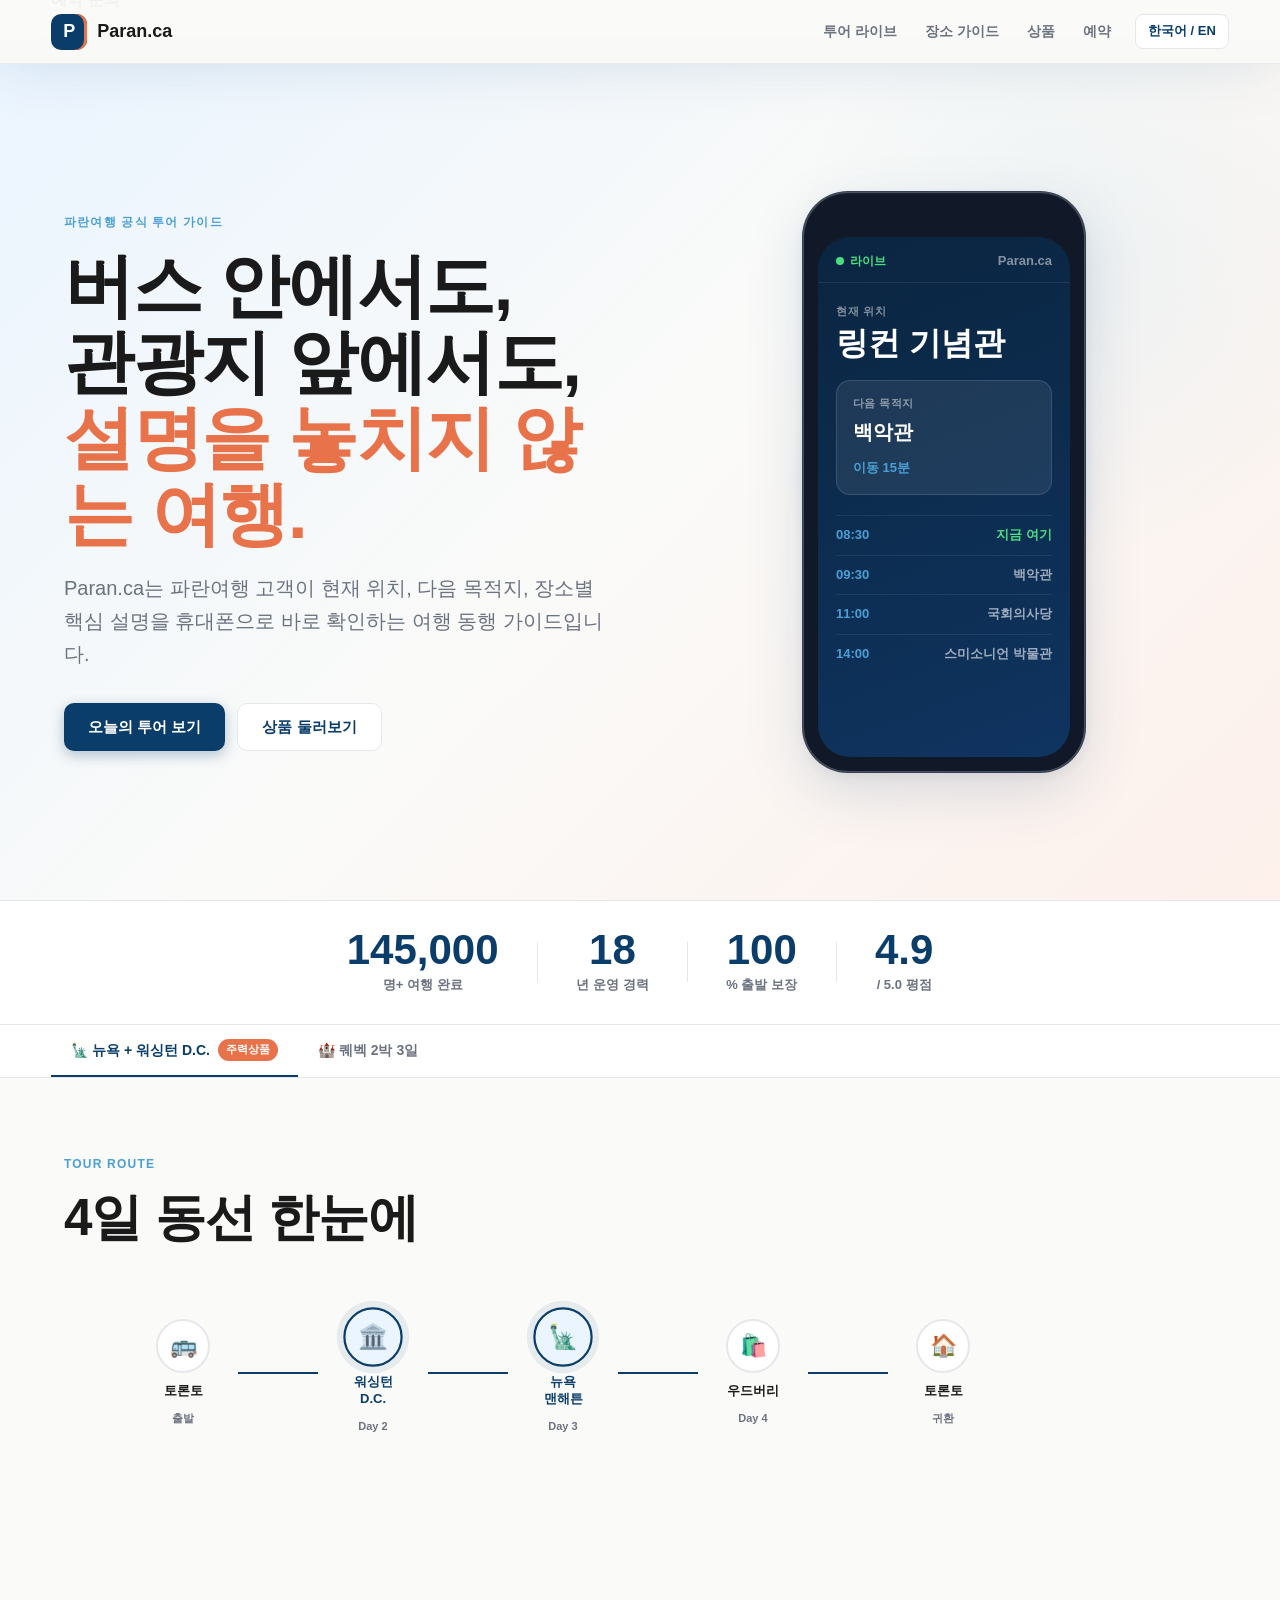
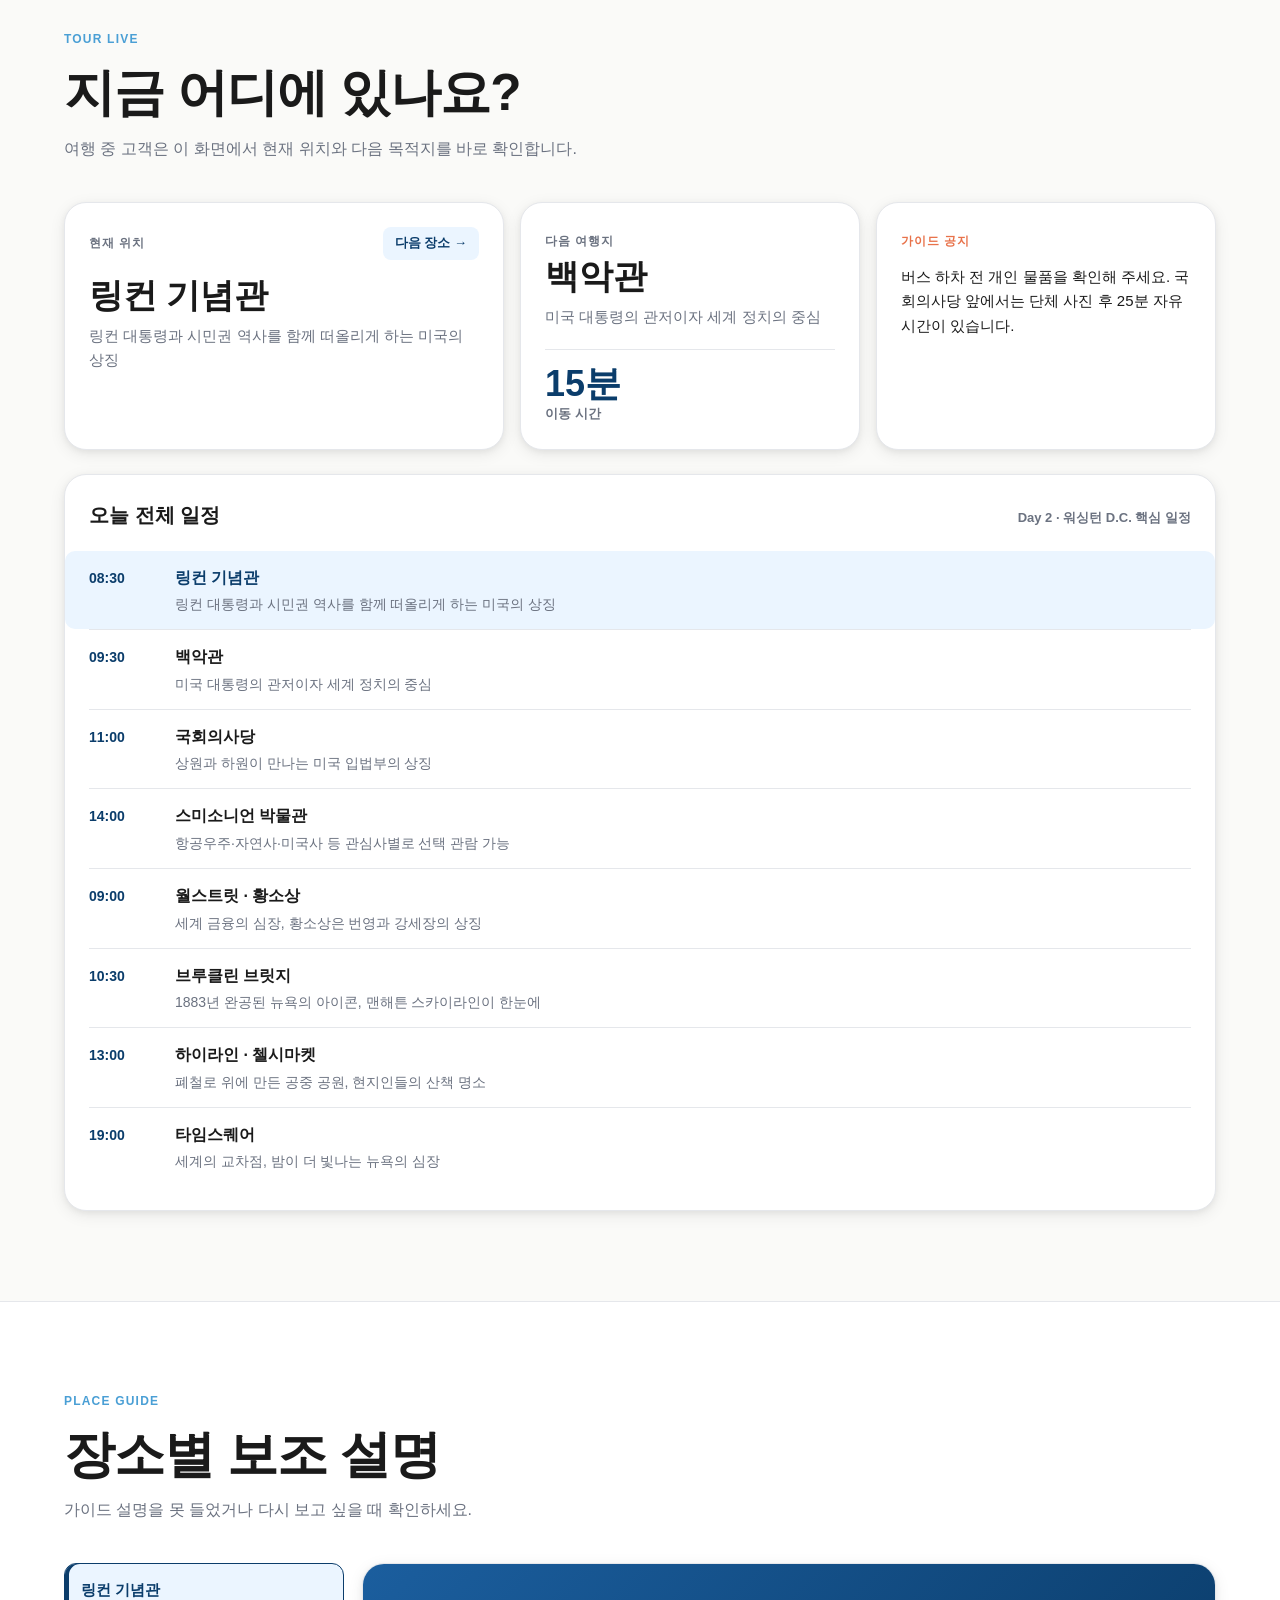
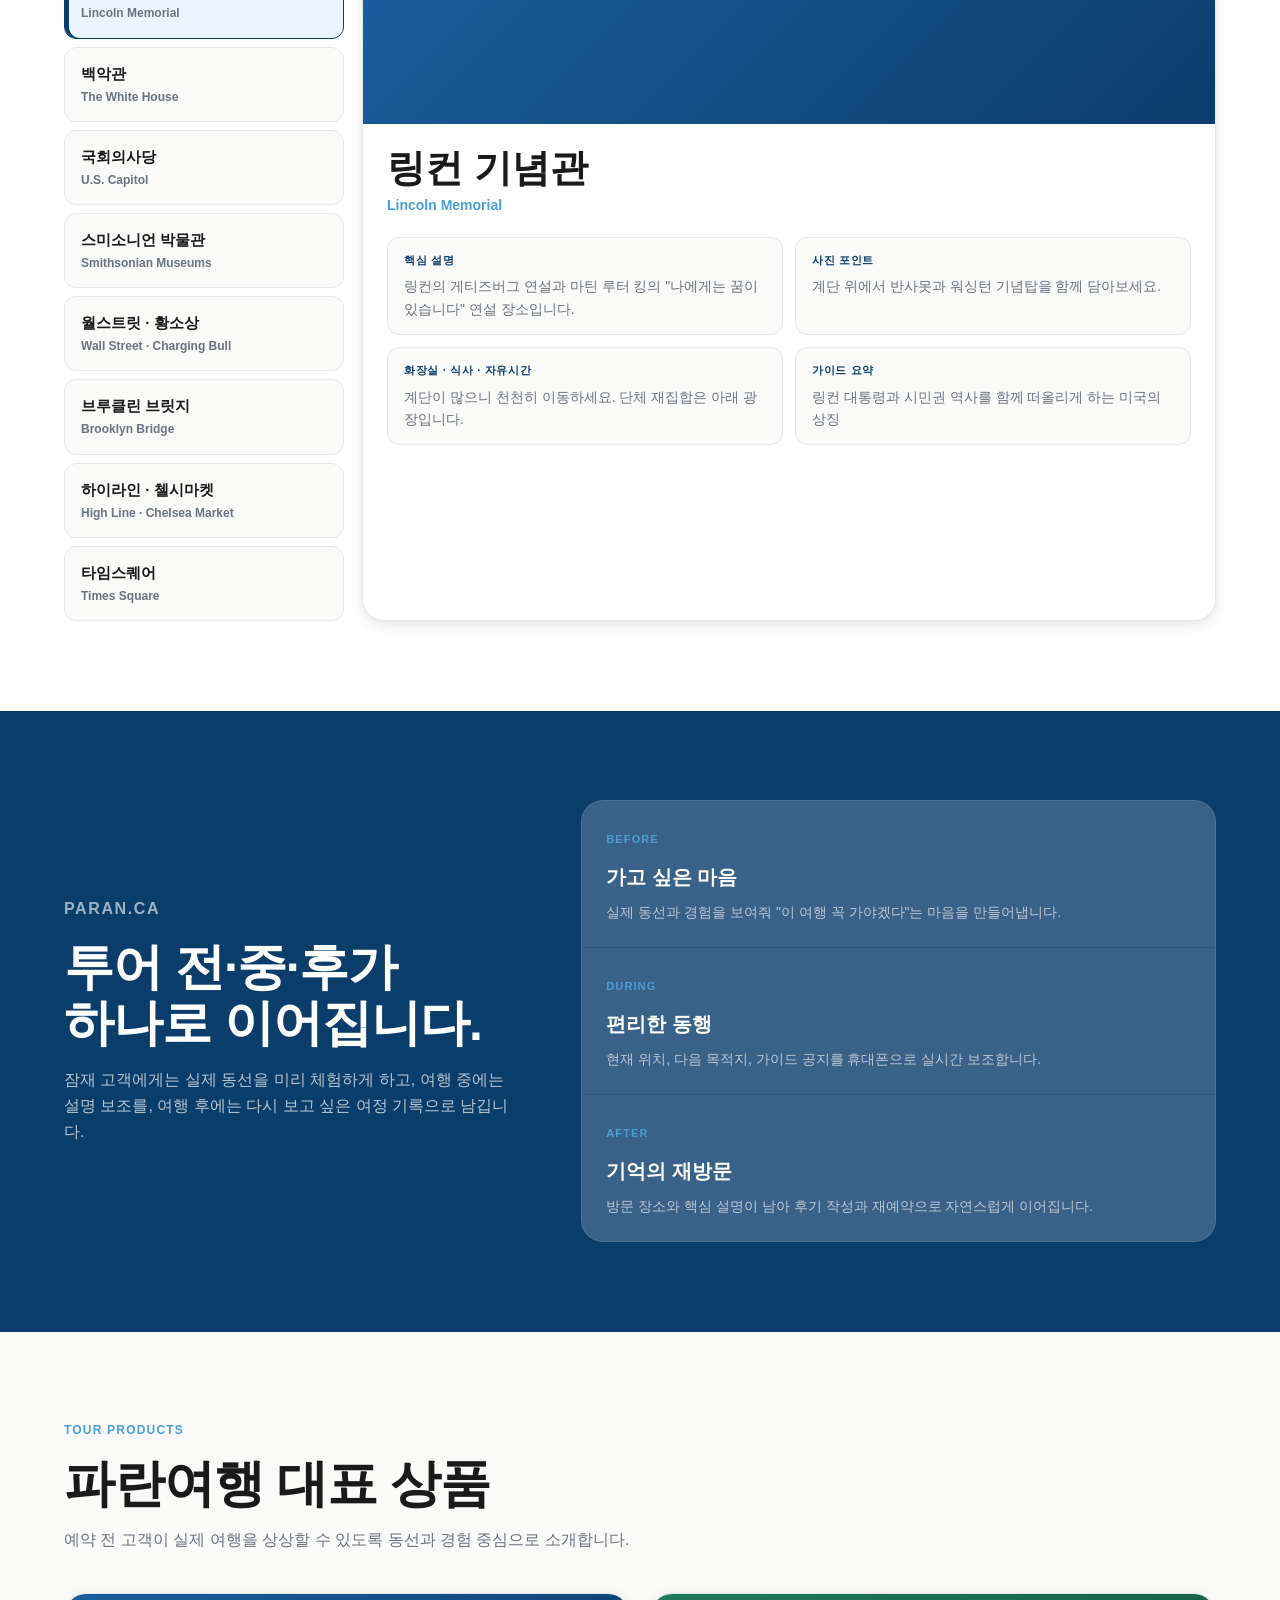
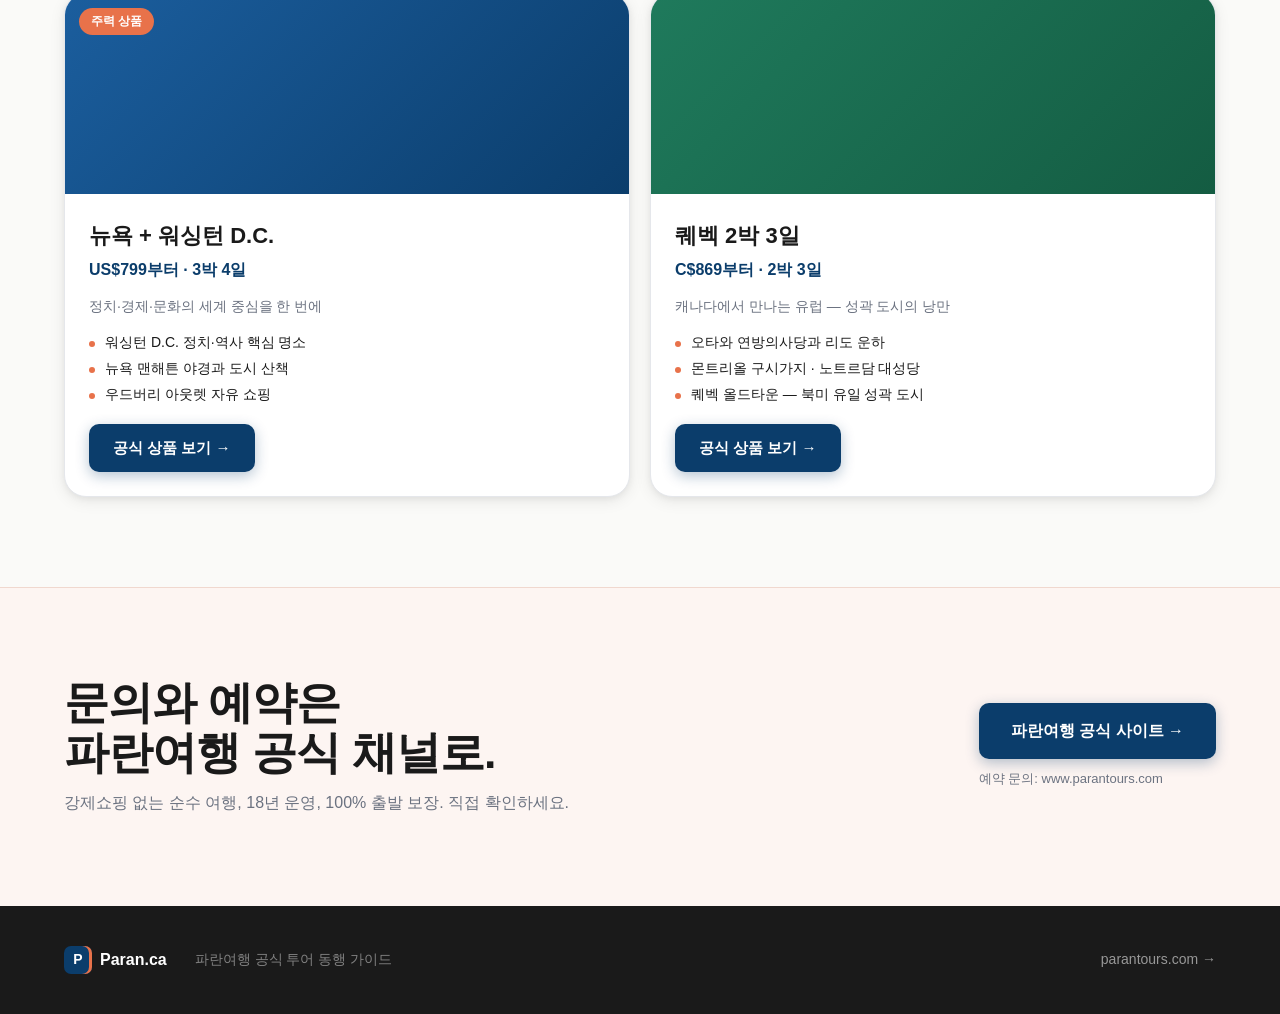
==== commit 576f16bf: "feat: Paran.ca MVP — 인터랙티브 투어 가이드 사이트 - 뉴욕+워싱턴 주력상품 + 퀘벡 2박3일 실제 데이터 - 스크롤 reveal, 폰 목업 flip 동기화, 루트" ====
--- a/index.html
+++ b/index.html
@@ -1,1210 +1,251 @@
-<!DOCTYPE html>
+<!doctype html>
 <html lang="ko">
 <head>
-  <meta charset="UTF-8" />
-  <meta name="viewport" content="width=device-width, initial-scale=1.0" />
-  <title>파란여행 퀘벡 맛집 가이드</title>
-
-  <!-- Leaflet.js for map -->
-  <link rel="stylesheet" href="https://cdnjs.cloudflare.com/ajax/libs/leaflet/1.9.4/leaflet.min.css" />
-  <script src="https://cdnjs.cloudflare.com/ajax/libs/leaflet/1.9.4/leaflet.min.js"></script>
-
-  <style>
-    /* ── Reset ── */
-    *, *::before, *::after { box-sizing: border-box; margin: 0; padding: 0; }
-    html { scroll-behavior: smooth; }
-    body {
-      font-family: -apple-system, BlinkMacSystemFont, 'Segoe UI', 'Noto Sans KR', sans-serif;
-      background: #f0f2f5;
-      color: #1a1a2e;
-      padding-bottom: 80px; /* space for bottom nav */
-    }
-
-    /* ── Sticky Header ── */
-    header {
-      position: sticky;
-      top: 0;
-      z-index: 200;
-      background: #fff;
-      border-bottom: 1px solid #e8eaf0;
-      text-align: center;
-      padding: 14px 16px;
-    }
-    header h1 {
-      font-size: 1.15rem;
-      font-weight: 700;
-      color: #2563eb;
-      letter-spacing: -.01em;
-    }
-
-    /* ── Main Container ── */
-    main {
-      max-width: 480px;
-      margin: 0 auto;
-      padding: 16px 16px 0;
-    }
-
-    /* ── Hero Banner ── */
-    .hero {
-      background: linear-gradient(135deg, #3b82f6 0%, #1d4ed8 100%);
-      border-radius: 20px;
-      padding: 32px 24px;
-      text-align: center;
-      color: #fff;
-      margin-bottom: 28px;
-    }
-    .hero h2 {
-      font-size: 1.5rem;
-      font-weight: 800;
-      line-height: 1.3;
-      margin-bottom: 10px;
-    }
-    .hero p {
-      font-size: .88rem;
-      color: rgba(255,255,255,.85);
-      line-height: 1.6;
-    }
-
-    /* ── Section Title ── */
-    .section-title {
-      display: flex;
-      align-items: center;
-      gap: 8px;
-      font-size: 1.15rem;
-      font-weight: 700;
-      color: #1a1a2e;
-      margin: 24px 0 16px;
-      padding-bottom: 10px;
-      border-bottom: 3px solid #2563eb;
-    }
-
-    /* ── Restaurant Card ── */
-    .card {
-      background: #fff;
-      border-radius: 16px;
-      overflow: hidden;
-      margin-bottom: 20px;
-      box-shadow: 0 2px 12px rgba(0,0,0,.07);
-    }
-
-    /* Image area */
-    .card-img-wrap {
-      position: relative;
-      width: 100%;
-      height: 220px;
-      overflow: hidden;
-      background: #dde3ee;
-    }
-    .card-img-wrap img {
-      width: 100%;
-      height: 100%;
-      object-fit: cover;
-      display: block;
-    }
-    /* Fallback emoji for missing images */
-    .card-img-wrap .img-fallback {
-      width: 100%;
-      height: 100%;
-      display: flex;
-      align-items: center;
-      justify-content: center;
-      font-size: 4rem;
-      background: linear-gradient(135deg, #dde3ee, #c8d3e8);
-    }
-    .rating-badge {
-      position: absolute;
-      top: 12px;
-      right: 12px;
-      background: rgba(0,0,0,.65);
-      backdrop-filter: blur(6px);
-      color: #fff;
-      border-radius: 100px;
-      padding: 5px 10px;
-      font-size: .82rem;
-      font-weight: 700;
-      display: flex;
-      align-items: center;
-      gap: 4px;
-    }
-    .rating-badge .star { color: #fbbf24; }
-
-    /* Card body */
-    .card-body { padding: 16px; }
-    .card-name {
-      font-size: 1.1rem;
-      font-weight: 700;
-      color: #1a1a2e;
-      margin-bottom: 8px;
-    }
-    .card-tag {
-      display: inline-block;
-      background: #fff7ed;
-      color: #c2410c;
-      border: 1px solid #fed7aa;
-      border-radius: 100px;
-      padding: 3px 12px;
-      font-size: .75rem;
-      font-weight: 600;
-      margin-bottom: 10px;
-    }
-    .card-hours {
-      font-size: .82rem;
-      color: #6b7280;
-      margin-bottom: 12px;
-      display: flex;
-      align-items: flex-start;
-      gap: 6px;
-    }
-    .card-hours-icon { flex-shrink: 0; margin-top: 1px; }
-
-    /* Description box */
-    .card-desc {
-      background: #f8faff;
-      border-radius: 10px;
-      padding: 12px 14px;
-      font-size: .82rem;
-      color: #374151;
-      line-height: 1.65;
-      margin-bottom: 14px;
-    }
-
-    /* Address link */
-    .card-addr-link {
-      display: flex;
-      align-items: center;
-      justify-content: space-between;
-      background: #f0f4ff;
-      border: 1.5px solid #c7d6ff;
-      border-radius: 12px;
-      padding: 12px 16px;
-      text-decoration: none;
-      color: #1a3a8f;
-      font-size: .84rem;
-      font-weight: 600;
-      transition: background .15s;
-    }
-    .card-addr-link:hover { background: #dce8ff; }
-    .card-addr-link .addr-left {
-      display: flex;
-      align-items: center;
-      gap: 8px;
-    }
-    .addr-pin { color: #3b82f6; font-size: 1rem; }
-    .addr-chevron { color: #93c5fd; font-size: 1rem; }
-
-    /* ── Market Card (special) ── */
-    .card.market .card-addr-link {
-      background: #fffbf0;
-      border-color: #fde68a;
-      color: #92400e;
-    }
-    .card.market .card-addr-link:hover { background: #fef3c7; }
-
-    /* ══════════════════════════════
-       MAP SECTION
-    ══════════════════════════════ */
-    #map-section { padding-bottom: 8px; }
-
-    #map-section .map-desc {
-      font-size: .83rem;
-      color: #6b7280;
-      margin-bottom: 14px;
-      line-height: 1.6;
-    }
-
-    #map {
-      width: 100%;
-      height: 420px;
-      border-radius: 16px;
-      overflow: hidden;
-      box-shadow: 0 2px 12px rgba(0,0,0,.10);
-      margin-bottom: 20px;
-      border: 1.5px solid #e0e7ff;
-    }
-
-    /* Map legend */
-    .map-legend {
-      display: flex;
-      gap: 16px;
-      flex-wrap: wrap;
-      margin-bottom: 16px;
-    }
-    .legend-item {
-      display: flex;
-      align-items: center;
-      gap: 6px;
-      font-size: .8rem;
-      color: #374151;
-      font-weight: 500;
-    }
-    .legend-dot {
-      width: 12px; height: 12px;
-      border-radius: 50%;
-      flex-shrink: 0;
-    }
-    .legend-dot.upper { background: #2563eb; }
-    .legend-dot.lower { background: #16a34a; }
-
-    /* Map restaurant list */
-    .map-list { margin-top: 4px; }
-    .map-list-item {
-      display: flex;
-      align-items: center;
-      gap: 12px;
-      padding: 10px 0;
-      border-bottom: 1px solid #f0f0f0;
-      text-decoration: none;
-      color: inherit;
-    }
-    .map-list-item:last-child { border-bottom: none; }
-    .map-num {
-      width: 28px; height: 28px;
-      border-radius: 50%;
-      display: flex; align-items: center; justify-content: center;
-      font-size: .72rem;
-      font-weight: 700;
-      color: #fff;
-      flex-shrink: 0;
-    }
-    .map-num.upper { background: #2563eb; }
-    .map-num.lower { background: #16a34a; }
-    .map-info { flex: 1; }
-    .map-rname { font-size: .88rem; font-weight: 600; color: #1a1a2e; }
-    .map-raddr { font-size: .76rem; color: #9ca3af; margin-top: 1px; }
-    .map-list-chevron { color: #cbd5e1; font-size: .9rem; }
-
-    /* ── Footer ── */
-    footer {
-      text-align: center;
-      padding: 20px 16px 8px;
-      font-size: .75rem;
-      color: #9ca3af;
-      max-width: 480px;
-      margin: 0 auto;
-    }
-
-    /* ── Bottom Navigation ── */
-    .bottom-nav {
-      position: fixed;
-      bottom: 0; left: 0; right: 0;
-      z-index: 300;
-      background: #fff;
-      border-top: 1px solid #e8eaf0;
-      display: flex;
-      justify-content: space-around;
-      align-items: stretch;
-      height: 64px;
-      box-shadow: 0 -4px 20px rgba(0,0,0,.08);
-    }
-    .nav-item {
-      flex: 1;
-      display: flex;
-      flex-direction: column;
-      align-items: center;
-      justify-content: center;
-      gap: 3px;
-      text-decoration: none;
-      color: #9ca3af;
-      font-size: .68rem;
-      font-weight: 600;
-      letter-spacing: .02em;
-      cursor: pointer;
-      border: none;
-      background: none;
-      transition: color .15s;
-      padding: 0;
-    }
-    .nav-item.active, .nav-item:hover { color: #2563eb; }
-    .nav-item svg { transition: transform .15s; }
-    .nav-item.active svg { transform: scale(1.1); }
-    .nav-icon { font-size: 1.3rem; line-height: 1; }
-
-    /* Section visibility control */
-    .page-section { display: block; }
-    .page-section.hidden { display: none; }
-
-    /* ── Image Slider ── */
-    .slider-wrap {
-      position: relative;
-      width: 100%;
-      aspect-ratio: 16 / 9;  /* 가로형(16:9) 이미지에 맞게 비율 자동 조정 */
-      overflow: hidden;
-      background: #1a1a1a;
-      touch-action: pan-y;
-    }
-    .slider-track {
-      display: flex;
-      width: 100%;
-      height: 100%;
-      transition: transform 0.55s cubic-bezier(0.4, 0.0, 0.2, 1);
-      will-change: transform;
-    }
-    .slider-track img {
-      flex-shrink: 0;
-      width: 100%;
-      height: 100%;
-      object-fit: cover;     /* 16:9 비율로 꽉 채워 보여줌 */
-      display: block;
-      user-select: none;
-      -webkit-user-drag: none;
-    }
-    /* Dot indicators */
-    .slider-dots {
-      position: absolute;
-      bottom: 10px;
-      left: 50%;
-      transform: translateX(-50%);
-      display: flex;
-      gap: 6px;
-      z-index: 10;
-    }
-    .slider-dot {
-      width: 7px;
-      height: 7px;
-      border-radius: 50%;
-      background: rgba(255,255,255,0.55);
-      border: 1.5px solid rgba(255,255,255,0.8);
-      transition: background 0.25s, transform 0.25s;
-      cursor: pointer;
-    }
-    .slider-dot.active {
-      background: #fff;
-      transform: scale(1.25);
-    }
-    /* Arrow buttons */
-    .slider-btn {
-      position: absolute;
-      top: 50%;
-      transform: translateY(-50%);
-      z-index: 10;
-      background: rgba(0,0,0,0.38);
-      backdrop-filter: blur(4px);
-      border: none;
-      border-radius: 50%;
-      width: 34px;
-      height: 34px;
-      display: flex;
-      align-items: center;
-      justify-content: center;
-      cursor: pointer;
-      color: #fff;
-      font-size: 1.1rem;
-      transition: background 0.2s;
-      padding: 0;
-    }
-    .slider-btn:hover { background: rgba(0,0,0,0.6); }
-    .slider-btn.prev { left: 10px; }
-    .slider-btn.next { right: 10px; }
-    /* Photo count badge */
-    .photo-count {
-      position: absolute;
-      bottom: 10px;
-      right: 12px;
-      background: rgba(0,0,0,0.55);
-      backdrop-filter: blur(4px);
-      color: #fff;
-      font-size: .72rem;
-      font-weight: 600;
-      border-radius: 100px;
-      padding: 3px 9px;
-      z-index: 10;
-      letter-spacing: .02em;
-    }
-
-    /* Leaflet popup custom */
-    .leaflet-popup-content-wrapper {
-      border-radius: 12px !important;
-      box-shadow: 0 4px 20px rgba(0,0,0,.15) !important;
-    }
-    .popup-name { font-weight: 700; font-size: .9rem; color: #1a1a2e; margin-bottom: 4px; }
-    .popup-tag { font-size: .75rem; color: #c2410c; margin-bottom: 6px; }
-    .popup-addr { font-size: .75rem; color: #6b7280; margin-bottom: 8px; }
-    .popup-btn {
-      display: inline-block;
-      background: #2563eb;
-      color: #fff;
-      font-size: .73rem;
-      font-weight: 600;
-      padding: 5px 12px;
-      border-radius: 100px;
-      text-decoration: none;
-    }
-  </style>
+  <meta charset="utf-8">
+  <meta name="viewport" content="width=device-width, initial-scale=1">
+  <meta name="description" content="파란여행 공식 투어 동행 가이드 — 버스 안에서도 관광지 앞에서도 설명을 놓치지 않는 여행">
+  <meta name="theme-color" content="#0B3D6B">
+  <meta property="og:title" content="Paran.ca | 파란여행 투어 가이드">
+  <meta property="og:description" content="현재 위치, 다음 목적지, 장소 설명을 한눈에 — 파란여행 모바일 동행 가이드">
+  <meta property="og:type" content="website">
+  <title>Paran.ca | 파란여행 투어 가이드</title>
+  <link rel="stylesheet" href="style.css">
 </head>
 <body>
 
-<!-- ═══ STICKY HEADER ═══ -->
-<header>
-  <h1>🍁 파란여행 퀘벡 맛집</h1>
-</header>
-
-<!-- ═══ MAIN ═══ -->
-<main>
-
-  <!-- ── HOME / HERO ── -->
-  <section class="page-section" id="sec-home">
-
-    <div class="hero">
-      <h2>Bonjour!<br>퀘벡 최고의 맛</h2>
-      <p>파란여행이 엄선한 아름다운 퀘벡 시티의<br>진정한 로컬 맛집 가이드</p>
-    </div>
-
-    <!-- Upper Town -->
-    <div class="section-title">🏰 Upper Town</div>
-
-    <!-- 1 -->
-    <div class="card">
-      <!-- ── Le Beffroi Image Slider ── -->
-      <div class="slider-wrap" id="slider-beffroi"
-           data-index="0"
-           data-startx="0"
-           data-dragging="false">
-        <div class="slider-track" id="slider-track-beffroi">
-          <img src="이미지/Webp/LeBeffroi_web_1.webp" alt="Le Beffroi Steak House 1" loading="lazy" draggable="false"/>
-          <img src="이미지/Webp/LeBeffroi_web_2.webp" alt="Le Beffroi Steak House 2" loading="lazy" draggable="false"/>
-          <img src="이미지/Webp/LeBeffroi_web_3.webp" alt="Le Beffroi Steak House 3" loading="lazy" draggable="false"/>
+  <!-- HEADER -->
+  <header class="topbar" id="topbar">
+    <a class="brand" href="#" aria-label="Paran.ca 홈">
+      <div class="brand-mark">P</div>
+      <span class="brand-name">Paran.ca</span>
+    </a>
+    <nav class="main-nav" aria-label="주요 메뉴">
+      <a href="#live" class="nav-link">투어 라이브</a>
+      <a href="#places" class="nav-link">장소 가이드</a>
+      <a href="#products" class="nav-link">상품</a>
+      <a href="#booking" class="nav-link">예약</a>
+    </nav>
+    <div class="topbar-end">
+      <button class="lang-btn" type="button" id="langToggle">한국어 / EN</button>
+      <button class="hamburger" type="button" id="menuBtn" aria-label="메뉴">
+        <span></span><span></span><span></span>
+      </button>
+    </div>
+  </header>
+
+  <div class="mobile-nav" id="mobileNav">
+    <a href="#live" class="mobile-link">투어 라이브</a>
+    <a href="#places" class="mobile-link">장소 가이드</a>
+    <a href="#products" class="mobile-link">상품</a>
+    <a href="#booking" class="mobile-link">예약 문의</a>
+  </div>
+
+  <main>
+
+    <!-- HERO -->
+    <section class="hero" id="home">
+      <div class="hero-text">
+        <p class="eyebrow">파란여행 공식 투어 가이드</p>
+        <h1 class="hero-headline">
+          <span class="h-line" style="--i:0">버스 안에서도,</span>
+          <span class="h-line" style="--i:1">관광지 앞에서도,</span>
+          <span class="h-line coral" style="--i:2">설명을 놓치지 않는 여행.</span>
+        </h1>
+        <p class="hero-body">Paran.ca는 파란여행 고객이 현재 위치, 다음 목적지, 장소별 핵심 설명을 휴대폰으로 바로 확인하는 여행 동행 가이드입니다.</p>
+        <div class="hero-cta">
+          <a href="#live" class="btn-primary">오늘의 투어 보기</a>
+          <a href="#products" class="btn-ghost">상품 둘러보기</a>
         </div>
-        <!-- Arrows -->
-        <button class="slider-btn prev" onclick="sliderMove('beffroi',-1)" aria-label="이전 사진">&#8249;</button>
-        <button class="slider-btn next" onclick="sliderMove('beffroi', 1)" aria-label="다음 사진">&#8250;</button>
-        <!-- Dots -->
-        <div class="slider-dots" id="slider-dots-beffroi">
-          <div class="slider-dot active" onclick="sliderGoTo('beffroi',0)"></div>
-          <div class="slider-dot"        onclick="sliderGoTo('beffroi',1)"></div>
-          <div class="slider-dot"        onclick="sliderGoTo('beffroi',2)"></div>
+      </div>
+
+      <div class="hero-device" aria-label="모바일 투어 라이브 미리보기">
+        <div class="device-glow"></div>
+        <div class="device-frame">
+          <div class="device-pill"></div>
+          <div class="device-screen" id="heroPhone">
+            <div class="app-topbar">
+              <span class="live-badge"><span class="live-dot"></span>라이브</span>
+              <span class="app-logo-sm">Paran.ca</span>
+            </div>
+            <div class="app-body">
+              <p class="app-label">현재 위치</p>
+              <h2 class="app-current" data-hero-current>워싱턴 D.C.</h2>
+              <div class="app-next-card">
+                <p class="app-next-label">다음 목적지</p>
+                <strong class="app-next-name" data-hero-next>국회의사당</strong>
+                <span class="app-next-time" data-hero-time>이동 12분</span>
+              </div>
+              <ol class="app-timeline" data-mini-timeline></ol>
+            </div>
+          </div>
         </div>
-        <!-- Photo count -->
-        <div class="photo-count" id="slider-count-beffroi">📷 1 / 3</div>
-        <!-- Rating badge -->
-        <div class="rating-badge"><span class="star">★</span> 4.8</div>
-      </div>
-      <div class="card-body">
-        <div class="card-name">Le Beffroi Steak House</div>
-        <span class="card-tag">스테이크/그릴</span>
-        <div class="card-hours">
-          <span class="card-hours-icon">🕐</span>
-          월-목,일 07:00-21:00 / 금,토 07:00-22:00
+      </div>
+    </section>
+
+    <!-- STATS -->
+    <div class="stats-row">
+      <div class="stat-item reveal-stagger">
+        <strong class="stat-num" data-count="145000">0</strong>
+        <span class="stat-label">명+ 여행 완료</span>
+      </div>
+      <div class="stat-divider"></div>
+      <div class="stat-item reveal-stagger">
+        <strong class="stat-num" data-count="18">0</strong>
+        <span class="stat-label">년 운영 경력</span>
+      </div>
+      <div class="stat-divider"></div>
+      <div class="stat-item reveal-stagger">
+        <strong class="stat-num" data-count="100">0</strong>
+        <span class="stat-label">% 출발 보장</span>
+      </div>
+      <div class="stat-divider"></div>
+      <div class="stat-item reveal-stagger">
+        <strong class="stat-num" data-count="49" data-decimal="1">0</strong>
+        <span class="stat-label">/ 5.0 평점</span>
+      </div>
+    </div>
+
+    <!-- TOUR TABS -->
+    <div class="tour-tabs-bar">
+      <div class="tour-tabs" role="tablist">
+        <button class="tour-tab is-active" type="button" role="tab" data-tour="ny-washington">
+          🗽 뉴욕 + 워싱턴 D.C. <span class="badge">주력상품</span>
+        </button>
+        <button class="tour-tab" type="button" role="tab" data-tour="quebec">
+          🏰 퀘벡 2박 3일
+        </button>
+      </div>
+    </div>
+
+    <!-- ROUTE VISUALIZATION -->
+    <section class="route-section">
+      <div class="section-intro reveal">
+        <p class="eyebrow">Tour route</p>
+        <h2 data-route-title>4일 동선 한눈에</h2>
+      </div>
+      <div class="route-scroll">
+        <div class="route-viz" data-route-viz></div>
+      </div>
+    </section>
+
+    <!-- LIVE -->
+    <section class="live-section" id="live">
+      <div class="section-intro reveal">
+        <p class="eyebrow">Tour live</p>
+        <h2>지금 어디에 있나요?</h2>
+        <p class="section-desc">여행 중 고객은 이 화면에서 현재 위치와 다음 목적지를 바로 확인합니다.</p>
+      </div>
+
+      <div class="live-grid">
+        <article class="live-card current-card tilt-card reveal">
+          <div class="card-head">
+            <span class="card-eye">현재 위치</span>
+            <button class="next-btn" type="button" id="simulateNext">다음 장소 →</button>
+          </div>
+          <h3 class="live-place" data-current-place></h3>
+          <p class="live-desc" data-current-summary></p>
+        </article>
+
+        <article class="live-card reveal" style="--delay:.1s">
+          <span class="card-eye">다음 여행지</span>
+          <h3 class="live-place" data-next-place></h3>
+          <p class="live-desc" data-next-summary></p>
+          <div class="move-badge">
+            <strong class="move-time" data-moving-time></strong>
+            <span class="move-label">이동 시간</span>
+          </div>
+        </article>
+
+        <article class="notice-card reveal" style="--delay:.2s">
+          <span class="card-eye notice-eye">가이드 공지</span>
+          <p class="notice-text" data-guide-notice></p>
+        </article>
+      </div>
+
+      <div class="timeline-wrap reveal">
+        <div class="timeline-head">
+          <h3>오늘 전체 일정</h3>
+          <span class="timeline-day" data-tour-day></span>
         </div>
-        <div class="card-desc">
-          St-Jean 성문 바로 앞에 위치하여 Old Quebec에서 가장 유명한 정통 스테이크 전문점입니다. 1층과 지하로 이루어진 고급스러운 내부에 2,500병 이상의 와인을 보관하는 대형 와인 쿨러를 갖추고 있습니다. 특히 퀘벡 특산물인 단풍나무 숯을 사용해 은은한 향을 입혀 구워낸 최상급 알버타산 AAA 안심 스테이크(Filet Mignon)는 강력 추천 메뉴입니다.
-        </div>
-        <a class="card-addr-link" href="https://www.google.com/maps/search/?api=1&query=775+Av.+Honoré-Mercier+Québec+QC" target="_blank">
-          <span class="addr-left"><span class="addr-pin">📍</span> 775 Av. Honoré-Mercier / 418-380-2638</span>
-          <span class="addr-chevron">›</span>
-        </a>
-      </div>
-    </div>
-
-    <!-- 2 -->
-    <div class="card">
-      <div class="card-img-wrap">
-        <img src="https://images.unsplash.com/photo-1414235077428-338989a2e8c0?w=600&q=80" alt="프렌치" loading="lazy" onerror="this.style.display='none';this.nextElementSibling.style.display='flex'"/>
-        <div class="img-fallback" style="display:none">🇫🇷</div>
-        <div class="rating-badge"><span class="star">★</span> 4.6</div>
-      </div>
-      <div class="card-body">
-        <div class="card-name">Cochon Dingue — Rue Saint-Jean</div>
-        <span class="card-tag">프렌치</span>
-        <div class="card-hours">🕐 월-수,일 07:30-21:00 / 목-토 07:30-22:00</div>
-        <div class="card-desc">전 세계 여행객들에게 소개된 퀘벡에서 가장 인기 있는 '미친 돼지' 식당의 St-Jean 분점입니다. 로워 타운 본점에 비해 호텔 밀집 지역에서 도보로 이동하기가 매우 편리합니다.</div>
-        <a class="card-addr-link" href="https://www.google.com/maps/search/?api=1&query=1014+Rue+Saint-Jean+Québec+QC" target="_blank">
-          <span class="addr-left"><span class="addr-pin">📍</span> 1014 Rue Saint-Jean / 418-523-2013</span>
-          <span class="addr-chevron">›</span>
-        </a>
-      </div>
-    </div>
-
-    <!-- 3 -->
-    <div class="card">
-      <div class="card-img-wrap">
-        <img src="https://images.unsplash.com/photo-1567620905732-2d1ec7ab7445?w=600&q=80" alt="크레페" loading="lazy" onerror="this.style.display='none';this.nextElementSibling.style.display='flex'"/>
-        <div class="img-fallback" style="display:none">🥞</div>
-        <div class="rating-badge"><span class="star">★</span> 4.5</div>
-      </div>
-      <div class="card-body">
-        <div class="card-name">Au Petit Coin Breton</div>
-        <span class="card-tag">프렌치/그라탕</span>
-        <div class="card-hours">🕐 월-목,일 08:00-21:00 / 금,토 08:00-22:00</div>
-        <div class="card-desc">1963년부터 3대째 이어져 온 명소로, 직접 만든 비법 소스의 샐러드와 푸짐한 그라탕이 유명합니다. 식사용 갈레트와 달콤한 디저트용 크레페가 다양하게 준비되어 있어 한 끼 식사로 완벽합니다.</div>
-        <a class="card-addr-link" href="https://www.google.com/maps/search/?api=1&query=1029+Rue+Saint-Jean+Québec+QC" target="_blank">
-          <span class="addr-left"><span class="addr-pin">📍</span> 1029 Rue Saint-Jean / 418-694-0758</span>
-          <span class="addr-chevron">›</span>
-        </a>
-      </div>
-    </div>
-
-    <!-- 4 -->
-    <div class="card">
-      <div class="card-img-wrap">
-        <img src="https://images.unsplash.com/photo-1436076863939-06870fe779c2?w=600&q=80" alt="펍" loading="lazy" onerror="this.style.display='none';this.nextElementSibling.style.display='flex'"/>
-        <div class="img-fallback" style="display:none">🍺</div>
-        <div class="rating-badge"><span class="star">★</span> 4.7</div>
-      </div>
-      <div class="card-body">
-        <div class="card-name">Pub Saint-Alexandre</div>
-        <span class="card-tag">펍/바</span>
-        <div class="card-hours">🕐 매일 11:00–00:00</div>
-        <div class="card-desc">1946년에 문을 연 유서 깊은 곳으로, 약 250여 종의 방대한 맥주 리스트와 함께 Jazz &amp; Blues 라이브 음악을 즐길 수 있어 "The Best Pub in Town"이라는 별명을 가진 명소입니다.</div>
-        <a class="card-addr-link" href="https://www.google.com/maps/search/?api=1&query=1087+Rue+Saint-Jean+Québec+QC" target="_blank">
-          <span class="addr-left"><span class="addr-pin">📍</span> 1087 Rue Saint-Jean / 418-694-0015</span>
-          <span class="addr-chevron">›</span>
-        </a>
-      </div>
-    </div>
-
-    <!-- 5 -->
-    <div class="card">
-      <div class="card-img-wrap">
-        <img src="https://images.unsplash.com/photo-1509042239860-f550ce710b93?w=600&q=80" alt="카페" loading="lazy" onerror="this.style.display='none';this.nextElementSibling.style.display='flex'"/>
-        <div class="img-fallback" style="display:none">☕</div>
-        <div class="rating-badge"><span class="star">★</span> 4.8</div>
-      </div>
-      <div class="card-body">
-        <div class="card-name">Paillard St-Jean</div>
-        <span class="card-tag">카페/베이커리</span>
-        <div class="card-hours">🕐 월-수 06:00-18:00 / 목-일 06:00-19:00</div>
-        <div class="card-desc">프랑스식 정통 베이커리로 겉바속촉 크루아상, 마카롱, 다양한 샌드위치가 일품입니다. 넓은 매장에서 커피 한 잔의 여유를 즐기기에 가장 좋은 장소입니다.</div>
-        <a class="card-addr-link" href="https://www.google.com/maps/search/?api=1&query=1097+Rue+Saint-Jean+Québec+QC" target="_blank">
-          <span class="addr-left"><span class="addr-pin">📍</span> 1097 Rue Saint-Jean / 418-692-1221</span>
-          <span class="addr-chevron">›</span>
-        </a>
-      </div>
-    </div>
-
-    <!-- 6 -->
-    <div class="card">
-      <div class="card-img-wrap">
-        <img src="https://images.unsplash.com/photo-1544025162-d76694265947?w=600&q=80" alt="파인다이닝" loading="lazy" onerror="this.style.display='none';this.nextElementSibling.style.display='flex'"/>
-        <div class="img-fallback" style="display:none">🍽️</div>
-        <div class="rating-badge"><span class="star">★</span> 4.9</div>
-      </div>
-      <div class="card-body">
-        <div class="card-name">Chez Boulay Bistro Boréal</div>
-        <span class="card-tag">프렌치 파인다이닝</span>
-        <div class="card-hours">🕐 월,화 17:00-21:45 / 수-일 11:30-14:00, 17:00-21:45</div>
-        <div class="card-desc">두 스타 셰프가 운영하는 인기 파인다이닝입니다. 민물고기(Walleye), 가리비 요리, 소고기 볼살 요리가 대표적이며 디저트로 메이플 크렘브륄레를 추천합니다.</div>
-        <a class="card-addr-link" href="https://www.google.com/maps/search/?api=1&query=1110+Rue+Saint-Jean+Québec+QC" target="_blank">
-          <span class="addr-left"><span class="addr-pin">📍</span> 1110 Rue Saint-Jean / 418-380-8166</span>
-          <span class="addr-chevron">›</span>
-        </a>
-      </div>
-    </div>
-
-    <!-- 7 -->
-    <div class="card">
-      <div class="card-img-wrap">
-        <img src="https://images.unsplash.com/photo-1519676867240-f03562e64548?w=600&q=80" alt="크레페" loading="lazy" onerror="this.style.display='none';this.nextElementSibling.style.display='flex'"/>
-        <div class="img-fallback" style="display:none">🥞</div>
-        <div class="rating-badge"><span class="star">★</span> 4.4</div>
-      </div>
-      <div class="card-body">
-        <div class="card-name">Le Casse-Crêpe Breton</div>
-        <span class="card-tag">크레페 전문점</span>
-        <div class="card-hours">🕐 매일 07:30–22:30</div>
-        <div class="card-desc">가성비 좋은 크레페 전문점으로, 아일랜드 주방에서 조리 과정을 직접 볼 수 있습니다. 바삭한 메밀(Buckwheat) 크레페가 특히 인기가 많습니다.</div>
-        <a class="card-addr-link" href="https://www.google.com/maps/search/?api=1&query=1136+Rue+Saint-Jean+Québec+QC" target="_blank">
-          <span class="addr-left"><span class="addr-pin">📍</span> 1136 Rue Saint-Jean / 418-692-0438</span>
-          <span class="addr-chevron">›</span>
-        </a>
-      </div>
-    </div>
-
-    <!-- 8 -->
-    <div class="card">
-      <div class="card-img-wrap">
-        <img src="https://images.unsplash.com/photo-1513104890138-7c749659a591?w=600&q=80" alt="이탈리안" loading="lazy" onerror="this.style.display='none';this.nextElementSibling.style.display='flex'"/>
-        <div class="img-fallback" style="display:none">🍕</div>
-        <div class="rating-badge"><span class="star">★</span> 4.5</div>
-      </div>
-      <div class="card-body">
-        <div class="card-name">Portofino</div>
-        <span class="card-tag">이탈리안</span>
-        <div class="card-hours">🕐 매일 11:00–22:00</div>
-        <div class="card-desc">화덕 피자와 수제 파스타가 맛있는 이탈리안 레스토랑입니다. 분위기 있는 실내와 라이브 공연이 식사의 즐거움을 더해줍니다.</div>
-        <a class="card-addr-link" href="https://www.google.com/maps/search/?api=1&query=54+Rue+Couillard+Québec+QC" target="_blank">
-          <span class="addr-left"><span class="addr-pin">📍</span> 54 Rue Couillard / 418-692-8888</span>
-          <span class="addr-chevron">›</span>
-        </a>
-      </div>
-    </div>
-
-    <!-- 9 -->
-    <div class="card">
-      <div class="card-img-wrap">
-        <img src="https://images.unsplash.com/photo-1504674900247-0877df9cc836?w=600&q=80" alt="프렌치전통" loading="lazy" onerror="this.style.display='none';this.nextElementSibling.style.display='flex'"/>
-        <div class="img-fallback" style="display:none">🐌</div>
-        <div class="rating-badge"><span class="star">★</span> 4.3</div>
-      </div>
-      <div class="card-body">
-        <div class="card-name">Restaurant 1640</div>
-        <span class="card-tag">프렌치 전통</span>
-        <div class="card-hours">🕐 매일 08:30–21:00</div>
-        <div class="card-desc">유서 깊은 건물에서 달팽이 요리, 오리 다리 요리 등 정통 프렌치를 즐길 수 있습니다. 메이플 시럽을 곁들인 크렘브륄레가 유명합니다.</div>
-        <a class="card-addr-link" href="https://www.google.com/maps/search/?api=1&query=16+Rue+Sainte-Anne+Québec+QC" target="_blank">
-          <span class="addr-left"><span class="addr-pin">📍</span> 16 Rue Sainte-Anne / 418-694-9063</span>
-          <span class="addr-chevron">›</span>
-        </a>
-      </div>
-    </div>
-
-    <!-- 10 -->
-    <div class="card">
-      <div class="card-img-wrap">
-        <img src="https://images.unsplash.com/photo-1568901346375-23c9450c58cd?w=600&q=80" alt="버거" loading="lazy" onerror="this.style.display='none';this.nextElementSibling.style.display='flex'"/>
-        <div class="img-fallback" style="display:none">🍔</div>
-        <div class="rating-badge"><span class="star">★</span> 4.5</div>
-      </div>
-      <div class="card-body">
-        <div class="card-name">Le Chic Shack</div>
-        <span class="card-tag">수제버거/푸틴</span>
-        <div class="card-hours">🕐 매일 08:00–21:00</div>
-        <div class="card-desc">항상 줄이 긴 퀘벡 최고의 수제 햄버거 맛집입니다. 쉑버거와 독특한 감자 요리인 푸틴, 라즈베리 에이드가 환상적입니다.</div>
-        <a class="card-addr-link" href="https://www.google.com/maps/search/?api=1&query=15+Rue+du+Fort+Québec+QC" target="_blank">
-          <span class="addr-left"><span class="addr-pin">📍</span> 15 Rue du Fort / 418-692-1485</span>
-          <span class="addr-chevron">›</span>
-        </a>
-      </div>
-    </div>
-
-    <!-- 11 -->
-    <div class="card">
-      <div class="card-img-wrap">
-        <img src="https://images.unsplash.com/photo-1476224203421-9ac39bcb3327?w=600&q=80" alt="퀘벡전통" loading="lazy" onerror="this.style.display='none';this.nextElementSibling.style.display='flex'"/>
-        <div class="img-fallback" style="display:none">🍁</div>
-        <div class="rating-badge"><span class="star">★</span> 4.6</div>
-      </div>
-      <div class="card-body">
-        <div class="card-name">Aux Anciens Canadiens</div>
-        <span class="card-tag">퀘벡 전통식</span>
-        <div class="card-hours">🕐 매일 12:00–22:30</div>
-        <div class="card-desc">1675년에 지어진 유서 깊은 건물에서 지역 전통 요리를 맛볼 수 있습니다. 특히 런치 코스가 가성비가 매우 좋습니다.</div>
-        <a class="card-addr-link" href="https://www.google.com/maps/search/?api=1&query=34+Rue+Saint-Louis+Québec+QC" target="_blank">
-          <span class="addr-left"><span class="addr-pin">📍</span> 34 Rue Saint-Louis / 418-692-1627</span>
-          <span class="addr-chevron">›</span>
-        </a>
-      </div>
-    </div>
-
-    <!-- 12 -->
-    <div class="card">
-      <div class="card-img-wrap">
-        <img src="https://images.unsplash.com/photo-1565299585323-38d6b0865b47?w=600&q=80" alt="이탈리안프렌치" loading="lazy" onerror="this.style.display='none';this.nextElementSibling.style.display='flex'"/>
-        <div class="img-fallback" style="display:none">🦞</div>
-        <div class="rating-badge"><span class="star">★</span> 4.4</div>
-      </div>
-      <div class="card-body">
-        <div class="card-name">Parmesan</div>
-        <span class="card-tag">이탈리안/프렌치</span>
-        <div class="card-hours">🕐 월-금 11:30-22:00 / 토,일 11:00-22:00</div>
-        <div class="card-desc">기념일에 방문하기 좋은 흥겨운 곳입니다. 해산물 파스타, 프랑스식 찜요리, 랍스터 등을 연주와 함께 즐길 수 있습니다.</div>
-        <a class="card-addr-link" href="https://www.google.com/maps/search/?api=1&query=38+Rue+Saint-Louis+Québec+QC" target="_blank">
-          <span class="addr-left"><span class="addr-pin">📍</span> 38 Rue Saint-Louis / 418-692-0341</span>
-          <span class="addr-chevron">›</span>
-        </a>
-      </div>
-    </div>
-
-    <!-- 13 -->
-    <div class="card">
-      <div class="card-img-wrap">
-        <img src="https://images.unsplash.com/photo-1551218808-94e220e084d2?w=600&q=80" alt="퀘벡전통" loading="lazy" onerror="this.style.display='none';this.nextElementSibling.style.display='flex'"/>
-        <div class="img-fallback" style="display:none">🦌</div>
-        <div class="rating-badge"><span class="star">★</span> 4.7</div>
-      </div>
-      <div class="card-body">
-        <div class="card-name">Restaurant La Buche</div>
-        <span class="card-tag">퀘벡 전통식</span>
-        <div class="card-hours">🕐 월-수,일 08:00-21:30 / 목-토 08:00-22:00</div>
-        <div class="card-desc">사냥꾼 컨셉의 핫플레이스입니다. 퀘벡식 백반(Sugar Shack Plate)과 사슴고기 타르타르가 인기입니다.</div>
-        <a class="card-addr-link" href="https://www.google.com/maps/search/?api=1&query=49+Rue+Saint-Louis+Québec+QC" target="_blank">
-          <span class="addr-left"><span class="addr-pin">📍</span> 49 Rue Saint-Louis / 418-694-7272</span>
-          <span class="addr-chevron">›</span>
-        </a>
-      </div>
-    </div>
-
-    <!-- 14 Market -->
-    <div class="card market">
-      <div class="card-img-wrap">
-        <img src="https://images.unsplash.com/photo-1542838132-92c53300491e?w=600&q=80" alt="마켓" loading="lazy" onerror="this.style.display='none';this.nextElementSibling.style.display='flex'"/>
-        <div class="img-fallback" style="display:none">🛒</div>
-      </div>
-      <div class="card-body">
-        <div class="card-name">Marché Richelieu</div>
-        <span class="card-tag">대형 마켓</span>
-        <div class="card-hours">🕐 매일 08:00–21:00</div>
-        <div class="card-desc">올드 퀘벡 최대 마켓으로 로컬 맥주와 다양한 식료품을 구할 수 있어 숙소용 쇼핑에 최적입니다.</div>
-        <a class="card-addr-link" href="https://www.google.com/maps/search/?api=1&query=850+Rue+Saint-Jean+Québec+QC" target="_blank">
-          <span class="addr-left"><span class="addr-pin">📍</span> 850 Rue Saint-Jean / 418-522-4889</span>
-          <span class="addr-chevron">›</span>
-        </a>
-      </div>
-    </div>
-
-    <!-- Lower Town -->
-    <div class="section-title">⚓ Lower Town</div>
-
-    <!-- 15 -->
-    <div class="card">
-      <div class="card-img-wrap">
-        <img src="https://images.unsplash.com/photo-1559339352-11d035aa65de?w=600&q=80" alt="프렌치" loading="lazy" onerror="this.style.display='none';this.nextElementSibling.style.display='flex'"/>
-        <div class="img-fallback" style="display:none">🐇</div>
-        <div class="rating-badge"><span class="star">★</span> 4.8</div>
-      </div>
-      <div class="card-body">
-        <div class="card-name">Le Lapin Sauté</div>
-        <span class="card-tag">프렌치</span>
-        <div class="card-hours">🕐 월-금 11:00-21:00 / 토,일 10:00-21:00</div>
-        <div class="card-desc">로맨틱한 분위기의 토끼 요리 전문점입니다. 토끼고기와 오리 요리, 푸아그라 등 특별한 미식을 제공합니다.</div>
-        <a class="card-addr-link" href="https://www.google.com/maps/search/?api=1&query=52+Rue+du+Petit+Champlain+Québec+QC" target="_blank">
-          <span class="addr-left"><span class="addr-pin">📍</span> 52 Rue du Petit Champlain / 418-692-5325</span>
-          <span class="addr-chevron">›</span>
-        </a>
-      </div>
-    </div>
-
-    <!-- 16 -->
-    <div class="card">
-      <div class="card-img-wrap">
-        <img src="https://images.unsplash.com/photo-1544148103-0773bf10d330?w=600&q=80" alt="프렌치본점" loading="lazy" onerror="this.style.display='none';this.nextElementSibling.style.display='flex'"/>
-        <div class="img-fallback" style="display:none">🐷</div>
-        <div class="rating-badge"><span class="star">★</span> 4.6</div>
-      </div>
-      <div class="card-body">
-        <div class="card-name">Le Cochon Dingue — Champlain <small>(본점)</small></div>
-        <span class="card-tag">프렌치</span>
-        <div class="card-hours">🕐 매일 08:00–21:00</div>
-        <div class="card-desc">미친돼지 본점입니다. 단풍나무 훈연 폭립과 연어 타르타르가 일품인 퀘벡의 명소입니다.</div>
-        <a class="card-addr-link" href="https://www.google.com/maps/search/?api=1&query=46+Bd+Champlain+Québec+QC" target="_blank">
-          <span class="addr-left"><span class="addr-pin">📍</span> 46 Bd Champlain / 418-692-2013</span>
-          <span class="addr-chevron">›</span>
-        </a>
-      </div>
-    </div>
-
-    <!-- 17 -->
-    <div class="card">
-      <div class="card-img-wrap">
-        <img src="https://images.unsplash.com/photo-1551024506-0bccd828d307?w=600&q=80" alt="비버테일" loading="lazy" onerror="this.style.display='none';this.nextElementSibling.style.display='flex'"/>
-        <div class="img-fallback" style="display:none">🍩</div>
-        <div class="rating-badge"><span class="star">★</span> 4.7</div>
-      </div>
-      <div class="card-body">
-        <div class="card-name">Queues de Castor (Beaver Tail)</div>
-        <span class="card-tag">디저트</span>
-        <div class="card-hours">🕐 월-목,일 11:00-22:00 / 금,토 11:00-23:00</div>
-        <div class="card-desc">캐나다의 국민 간식 비버테일입니다. 바삭하게 튀긴 빵 위에 달콤한 토핑을 얹어 즐겨보세요.</div>
-        <a class="card-addr-link" href="https://www.google.com/maps/search/?api=1&query=28+Boulevard+Champlain+Québec+QC" target="_blank">
-          <span class="addr-left"><span class="addr-pin">📍</span> 28 Boulevard Champlain / 418-694-1444</span>
-          <span class="addr-chevron">›</span>
-        </a>
-      </div>
-    </div>
-
-    <!-- 18 -->
-    <div class="card">
-      <div class="card-img-wrap">
-        <img src="https://images.unsplash.com/photo-1555396273-367ea4eb4db5?w=600&q=80" alt="펍" loading="lazy" onerror="this.style.display='none';this.nextElementSibling.style.display='flex'"/>
-        <div class="img-fallback" style="display:none">🍺</div>
-        <div class="rating-badge"><span class="star">★</span> 4.8</div>
-      </div>
-      <div class="card-body">
-        <div class="card-name">Q-DE-SAC Resto Pub</div>
-        <span class="card-tag">펍/바</span>
-        <div class="card-hours">🕐 매일 11:30–21:30</div>
-        <div class="card-desc">화덕 요리 전문 펍입니다. 비프 치크 피자와 진한 어니언 수프 등 로컬 추천 메뉴를 즐겨보세요.</div>
-        <a class="card-addr-link" href="https://www.google.com/maps/search/?api=1&query=10+Rue+du+Cul-de-Sac+Québec+QC" target="_blank">
-          <span class="addr-left"><span class="addr-pin">📍</span> 10 Rue du Cul-de-Sac / 418-692-4862</span>
-          <span class="addr-chevron">›</span>
-        </a>
-      </div>
-    </div>
-
-    <!-- 19 -->
-    <div class="card">
-      <div class="card-img-wrap">
-        <img src="https://images.unsplash.com/photo-1535958636474-b021ee887b13?w=600&q=80" alt="수제맥주" loading="lazy" onerror="this.style.display='none';this.nextElementSibling.style.display='flex'"/>
-        <div class="img-fallback" style="display:none">🍻</div>
-        <div class="rating-badge"><span class="star">★</span> 4.6</div>
-      </div>
-      <div class="card-body">
-        <div class="card-name">Archibald Microbrasserie</div>
-        <span class="card-tag">수제 맥주 펍</span>
-        <div class="card-hours">🕐 월-목,일 10:30-21:30 / 금,토 10:30-22:00</div>
-        <div class="card-desc">금메달 에일과 부드러운 스타우트를 즐길 수 있는 수제 맥주 명소입니다. 훌륭한 휴식을 약속합니다.</div>
-        <a class="card-addr-link" href="https://www.google.com/maps/search/?api=1&query=40+Rue+du+Marché-Champlain+Québec+QC" target="_blank">
-          <span class="addr-left"><span class="addr-pin">📍</span> 40 Rue du Marché-Champlain / 418-694-9144</span>
-          <span class="addr-chevron">›</span>
-        </a>
-      </div>
-    </div>
-
-    <!-- 20 -->
-    <div class="card">
-      <div class="card-img-wrap">
-        <img src="https://images.unsplash.com/photo-1495474472287-4d71bcdd2085?w=600&q=80" alt="카페" loading="lazy" onerror="this.style.display='none';this.nextElementSibling.style.display='flex'"/>
-        <div class="img-fallback" style="display:none">☕</div>
-        <div class="rating-badge"><span class="star">★</span> 4.7</div>
-      </div>
-      <div class="card-body">
-        <div class="card-name">La Maison Smith</div>
-        <span class="card-tag">카페/베이커리</span>
-        <div class="card-hours">🕐 월-금,일 07:00-18:00 / 토 07:00-19:00</div>
-        <div class="card-desc">로얄 광장의 랜드마크 카페입니다. 라떼와 크루아상이 일품이며 원두 쇼핑에도 최적입니다.</div>
-        <a class="card-addr-link" href="https://www.google.com/maps/search/?api=1&query=23+Rue+Notre-Dame+Québec+QC" target="_blank">
-          <span class="addr-left"><span class="addr-pin">📍</span> 23 Rue Notre-Dame / 581-742-6777</span>
-          <span class="addr-chevron">›</span>
-        </a>
-      </div>
-    </div>
-
-    <footer>© 2026 Paran Travel · Quebec City Food Guide</footer>
-
-  </section><!-- /#sec-home -->
-
-  <!-- ══════════════════════════════
-       MAP SECTION
-  ══════════════════════════════ -->
-  <section class="page-section hidden" id="sec-map">
-    <div class="section-title">🗺️ 맛집 지도</div>
-    <p class="map-desc">퀘벡 시티 맛집 20곳의 위치를 한눈에 확인하세요. 마커를 클릭하면 상세 정보와 구글 지도 링크를 볼 수 있습니다.</p>
-
-    <div class="map-legend">
-      <div class="legend-item"><div class="legend-dot upper"></div> Upper Town (14)</div>
-      <div class="legend-item"><div class="legend-dot lower"></div> Lower Town (6)</div>
-    </div>
-
-    <div id="map"></div>
-
-    <!-- Quick list under map -->
-    <div class="map-list" id="map-list"></div>
-
-    <footer>© 2026 Paran Travel · Quebec City Food Guide</footer>
-  </section>
-
-</main>
-
-<!-- ═══ BOTTOM NAVIGATION ═══ -->
-<nav class="bottom-nav">
-  <button class="nav-item active" id="nav-home" onclick="showSection('home')">
-    <span class="nav-icon">🏠</span>
-    <span>Home</span>
-  </button>
-  <button class="nav-item" id="nav-upper" onclick="scrollToSection('upper')">
-    <span class="nav-icon">🏰</span>
-    <span>Upper</span>
-  </button>
-  <button class="nav-item" id="nav-lower" onclick="scrollToSection('lower')">
-    <span class="nav-icon">⚓</span>
-    <span>Lower</span>
-  </button>
-  <button class="nav-item" id="nav-map" onclick="showSection('map')">
-    <span class="nav-icon">🗺️</span>
-    <span>지도</span>
-  </button>
-</nav>
-
-<script>
-/* ═══════════════════════════════════════════════════
-   Continuous Infinite Slider — RAF + User Drag/Swipe
-   ═══════════════════════════════════════════════════
-   동작 원리
-   - requestAnimationFrame 으로 매 프레임 pos 를 조금씩 이동
-   - 첫 번째 이미지를 track 끝에 복제 → 마지막→첫 번째 순간이동 없는 무한 루프
-   - 마우스 드래그 / 터치 스와이프 중에는 RAF 위치 업데이트를 건너뛰고
-     손가락·마우스가 직접 track 을 움직임
-   - 놓으면 현재 위치에서 자동 흐름 재개
-   ═══════════════════════════════════════════════════ */
-(function () {
-  var SPEED      = 100 / 16000;  /* % / ms  →  슬라이드 1장(100%)을 16초에 통과 */
-  var N          = 3;             /* 원본 이미지 수 */
-  var LOOP_RANGE = N * 100;       /* 300% : 이 값만큼 가면 처음 이미지로 복귀 */
-
-  function Slider(id) {
-    var wrap  = document.getElementById('slider-' + id);
-    var track = document.getElementById('slider-track-' + id);
-    var dots  = document.getElementById('slider-dots-' + id);
-    var count = document.getElementById('slider-count-' + id);
-    if (!wrap || !track) return;
-
-    /* 첫 이미지 복제 → track 뒤에 붙임 (무한 루프 처리) */
-    track.appendChild(track.children[0].cloneNode(true));
-    /* CSS transition 끄기 — RAF 가 직접 transform 제어 */
-    track.style.transition = 'none';
-
-    var pos          = 0;      /* 현재 오프셋(%) — 0 에서 음수 방향으로 진행 */
-    var lastTs       = null;   /* 이전 프레임 타임스탬프 */
-    var isDragging   = false;
-    var isUserCtrl   = false;
-    var dragStartX   = 0;
-    var dragStartY   = 0;
-    var dragStartPos = 0;
-    var lastDotIdx   = -1;
-
-    /* 0 ~ -LOOP_RANGE 범위로 pos 정규화 */
-    function normalize(p) {
-      p = p % LOOP_RANGE;
-      if (p > 0)             p -= LOOP_RANGE;
-      if (p <= -LOOP_RANGE)  p += LOOP_RANGE;
-      return p;
-    }
-
-    /* track 위치 적용 */
-    function applyPos(p) {
-      track.style.transform = 'translateX(' + p.toFixed(5) + '%)';
-    }
-
-    /* 점·카운터 업데이트 (변화가 있을 때만) */
-    function updateUI(p) {
-      /* 경계(복제 이미지) 영역에서 UI 튀는 것 방지 */
-      var raw = Math.floor(-p / 100);
-      var idx = raw % N;
-      if (idx < 0) idx += N;
-      if (idx === lastDotIdx) return;
-      lastDotIdx = idx;
-      if (dots) {
-        [].forEach.call(dots.children, function (d, i) {
-          d.classList.toggle('active', i === idx);
-        });
-      }
-      if (count) count.textContent = '📷 ' + (idx + 1) + ' / ' + N;
-    }
-
-    /* RAF 루프 */
-    function loop(ts) {
-      if (!isDragging && !isUserCtrl) {
-        var dt = (lastTs !== null) ? ts - lastTs : 0;
-        if (dt > 150) dt = 16; /* 탭 전환·백그라운드 등 이상 dt 보정 */
-        pos = normalize(pos - SPEED * dt);
-        applyPos(pos);
-        updateUI(pos);
-      }
-      lastTs = ts;
-      requestAnimationFrame(loop);
-    }
-    requestAnimationFrame(loop);
-
-    /* ── 마우스 드래그 ── */
-    wrap.addEventListener('mousedown', function (e) {
-      isDragging   = true;
-      isUserCtrl   = true;
-      dragStartX   = e.clientX;
-      dragStartPos = pos;
-      lastTs       = null;
-      e.preventDefault();
-    });
-
-    /* document 에서 받아야 슬라이더 밖으로 나가도 드래그 유지 */
-    document.addEventListener('mousemove', function (e) {
-      if (!isDragging) return;
-      var pct = (e.clientX - dragStartX) / wrap.offsetWidth * 100;
-      pos = normalize(dragStartPos + pct);
-      applyPos(pos);
-      updateUI(pos);
-    });
-
-    document.addEventListener('mouseup', function () {
-      if (!isDragging) return;
-      isDragging = false;
-      isUserCtrl = false;
-      lastTs     = null; /* 다음 프레임 dt = 0 으로 재시작 */
-    });
-
-    /* ── 터치 스와이프 ── */
-    wrap.addEventListener('touchstart', function (e) {
-      isDragging   = true;
-      isUserCtrl   = true;
-      dragStartX   = e.touches[0].clientX;
-      dragStartY   = e.touches[0].clientY;
-      dragStartPos = pos;
-      lastTs       = null;
-    }, { passive: true });
-
-    wrap.addEventListener('touchmove', function (e) {
-      if (!isDragging) return;
-      var dx = e.touches[0].clientX - dragStartX;
-      var dy = e.touches[0].clientY - dragStartY;
-      /* 수직 스크롤이 더 크면 페이지 스크롤 허용 후 드래그 해제 */
-      if (Math.abs(dy) > Math.abs(dx)) {
-        isDragging = false;
-        isUserCtrl = false;
-        lastTs     = null;
-        return;
-      }
-      e.preventDefault(); /* 수평 스와이프 중 페이지 스크롤 차단 */
-      var pct = dx / wrap.offsetWidth * 100;
-      pos = normalize(dragStartPos + pct);
-      applyPos(pos);
-      updateUI(pos);
-    }, { passive: false });
-
-    wrap.addEventListener('touchend',    release, { passive: true });
-    wrap.addEventListener('touchcancel', release, { passive: true });
-    function release() {
-      isDragging = false;
-      isUserCtrl = false;
-      lastTs     = null;
-    }
-
-    /* ── 버튼 / 점 클릭 시 특정 슬라이드로 이동 ── */
-    function goTo(idx) {
-      idx = ((idx % N) + N) % N;
-      isUserCtrl = true;
-      isDragging = false;
-      /* 부드러운 이동을 위해 짧은 transition 임시 적용 */
-      track.style.transition = 'transform 0.5s ease';
-      pos = -(idx * 100);
-      applyPos(pos);
-      updateUI(pos);
-      setTimeout(function () {
-        track.style.transition = 'none';
-        isUserCtrl = false;
-        lastTs     = null;
-      }, 520);
-    }
-
-    window._sliders        = window._sliders || {};
-    window._sliders[id]    = { goTo: goTo };
-  }
-
-  /* 전역 함수 — HTML onclick 에서 호출 */
-  window.sliderGoTo = function (id, idx) {
-    if (window._sliders[id]) window._sliders[id].goTo(idx);
-  };
-  window.sliderMove = function (id, dir) {
-    if (!window._sliders[id]) return;
-    /* 현재 가장 가까운 슬라이드 인덱스 계산 */
-    var wrap  = document.getElementById('slider-' + id);
-    var track = document.getElementById('slider-track-' + id);
-    var cur   = Math.round(parseFloat(track.style.transform.replace('translateX(','')) / -100);
-    window._sliders[id].goTo(cur + dir);
-  };
-
-  new Slider('beffroi');
-})();
-
-/* ─── Restaurant Data ─── */
-const restaurants = [
-  // Upper Town
-  { id:1, zone:'upper', name:'Le Beffroi Steak House', tag:'스테이크/그릴', addr:'775 Av. Honoré-Mercier', phone:'418-380-2638', lat:46.8122, lng:-71.2134 },
-  { id:2, zone:'upper', name:'Cochon Dingue — St-Jean', tag:'프렌치', addr:'1014 Rue Saint-Jean', phone:'418-523-2013', lat:46.8118, lng:-71.2128 },
-  { id:3, zone:'upper', name:'Au Petit Coin Breton', tag:'프렌치/그라탕', addr:'1029 Rue Saint-Jean', phone:'418-694-0758', lat:46.8117, lng:-71.2126 },
-  { id:4, zone:'upper', name:'Pub Saint-Alexandre', tag:'펍/바', addr:'1087 Rue Saint-Jean', phone:'418-694-0015', lat:46.8115, lng:-71.2119 },
-  { id:5, zone:'upper', name:'Paillard St-Jean', tag:'카페/베이커리', addr:'1097 Rue Saint-Jean', phone:'418-692-1221', lat:46.8114, lng:-71.2117 },
-  { id:6, zone:'upper', name:'Chez Boulay Bistro Boréal', tag:'프렌치 파인다이닝', addr:'1110 Rue Saint-Jean', phone:'418-380-8166', lat:46.8113, lng:-71.2115 },
-  { id:7, zone:'upper', name:'Le Casse-Crêpe Breton', tag:'크레페 전문점', addr:'1136 Rue Saint-Jean', phone:'418-692-0438', lat:46.8111, lng:-71.2112 },
-  { id:8, zone:'upper', name:'Portofino', tag:'이탈리안', addr:'54 Rue Couillard', phone:'418-692-8888', lat:46.8134, lng:-71.2078 },
-  { id:9, zone:'upper', name:'Restaurant 1640', tag:'프렌치 전통', addr:'16 Rue Sainte-Anne', phone:'418-694-9063', lat:46.8128, lng:-71.2088 },
-  { id:10, zone:'upper', name:'Le Chic Shack', tag:'수제버거/푸틴', addr:'15 Rue du Fort', phone:'418-692-1485', lat:46.8121, lng:-71.2079 },
-  { id:11, zone:'upper', name:'Aux Anciens Canadiens', tag:'퀘벡 전통식', addr:'34 Rue Saint-Louis', phone:'418-692-1627', lat:46.8116, lng:-71.2072 },
-  { id:12, zone:'upper', name:'Parmesan', tag:'이탈리안/프렌치', addr:'38 Rue Saint-Louis', phone:'418-692-0341', lat:46.8115, lng:-71.2070 },
-  { id:13, zone:'upper', name:'Restaurant La Buche', tag:'퀘벡 전통식', addr:'49 Rue Saint-Louis', phone:'418-694-7272', lat:46.8113, lng:-71.2067 },
-  { id:14, zone:'upper', name:'Marché Richelieu', tag:'대형 마켓', addr:'850 Rue Saint-Jean', phone:'418-522-4889', lat:46.8109, lng:-71.2141 },
-  // Lower Town
-  { id:15, zone:'lower', name:'Le Lapin Sauté', tag:'프렌치', addr:'52 Rue du Petit Champlain', phone:'418-692-5325', lat:46.8093, lng:-71.2037 },
-  { id:16, zone:'lower', name:'Le Cochon Dingue (본점)', tag:'프렌치', addr:'46 Bd Champlain', phone:'418-692-2013', lat:46.8086, lng:-71.2040 },
-  { id:17, zone:'lower', name:'Queues de Castor', tag:'디저트', addr:'28 Boulevard Champlain', phone:'418-694-1444', lat:46.8083, lng:-71.2043 },
-  { id:18, zone:'lower', name:'Q-DE-SAC Resto Pub', tag:'펍/바', addr:'10 Rue du Cul-de-Sac', phone:'418-692-4862', lat:46.8090, lng:-71.2048 },
-  { id:19, zone:'lower', name:'Archibald Microbrasserie', tag:'수제 맥주 펍', addr:'40 Rue du Marché-Champlain', phone:'418-694-9144', lat:46.8088, lng:-71.2025 },
-  { id:20, zone:'lower', name:'La Maison Smith', tag:'카페/베이커리', addr:'23 Rue Notre-Dame', phone:'581-742-6777', lat:46.8096, lng:-71.2058 },
-];
-
-/* ─── Section switching ─── */
-let mapInitialized = false;
-
-function showSection(name) {
-  document.querySelectorAll('.page-section').forEach(s => s.classList.add('hidden'));
-  document.querySelectorAll('.nav-item').forEach(n => n.classList.remove('active'));
-
-  document.getElementById('sec-' + name).classList.remove('hidden');
-  document.getElementById('nav-' + name).classList.add('active');
-
-  if (name === 'map' && !mapInitialized) {
-    initMap();
-    mapInitialized = true;
-  }
-  window.scrollTo({ top: 0, behavior: 'smooth' });
-}
-
-function scrollToSection(zone) {
-  // If currently on map section, switch to home first
-  const homeSection = document.getElementById('sec-home');
-  if (homeSection.classList.contains('hidden')) {
-    showSection('home');
-    setTimeout(() => doScroll(zone), 300);
-  } else {
-    doScroll(zone);
-  }
-  document.querySelectorAll('.nav-item').forEach(n => n.classList.remove('active'));
-  document.getElementById('nav-' + zone).classList.add('active');
-}
-
-function doScroll(zone) {
-  const titles = document.querySelectorAll('.section-title');
-  const target = zone === 'upper' ? titles[0] : titles[1];
-  if (target) target.scrollIntoView({ behavior: 'smooth', block: 'start' });
-}
-
-/* ─── Leaflet Map ─── */
-function initMap() {
-  const map = L.map('map', { zoomControl: true }).setView([46.8105, -71.208], 15);
-
-  L.tileLayer('https://{s}.tile.openstreetmap.org/{z}/{x}/{y}.png', {
-    attribution: '© <a href="https://www.openstreetmap.org/copyright">OpenStreetMap</a>',
-    maxZoom: 19
-  }).addTo(map);
-
-  function makeIcon(color) {
-    return L.divIcon({
-      className: '',
-      html: `<div style="width:28px;height:28px;border-radius:50% 50% 50% 0;background:${color};border:2px solid #fff;box-shadow:0 2px 6px rgba(0,0,0,.3);transform:rotate(-45deg)"></div>`,
-      iconSize: [28, 28],
-      iconAnchor: [14, 28],
-      popupAnchor: [0, -30]
-    });
-  }
-
-  const upperIcon = makeIcon('#2563eb');
-  const lowerIcon = makeIcon('#16a34a');
-
-  const listEl = document.getElementById('map-list');
-
-  restaurants.forEach((r, i) => {
-    const icon = r.zone === 'upper' ? upperIcon : lowerIcon;
-    const mapsUrl = `https://www.google.com/maps/search/?api=1&query=${encodeURIComponent(r.addr + ' Québec QC')}`;
-
-    const marker = L.marker([r.lat, r.lng], { icon })
-      .addTo(map)
-      .bindPopup(`
-        <div style="min-width:180px">
-          <div class="popup-name">${r.id}. ${r.name}</div>
-          <div class="popup-tag">${r.tag}</div>
-          <div class="popup-addr">📍 ${r.addr}<br>📞 ${r.phone}</div>
-          <a class="popup-btn" href="${mapsUrl}" target="_blank">Google Maps →</a>
-        </div>
-      `, { maxWidth: 240 });
-
-    // Build list item
-    const li = document.createElement('a');
-    li.className = 'map-list-item';
-    li.href = '#';
-    li.innerHTML = `
-      <div class="map-num ${r.zone}">${r.id}</div>
-      <div class="map-info">
-        <div class="map-rname">${r.name}</div>
-        <div class="map-raddr">${r.addr}</div>
-      </div>
-      <span class="map-list-chevron">›</span>
-    `;
-    li.addEventListener('click', e => {
-      e.preventDefault();
-      map.setView([r.lat, r.lng], 17, { animate: true });
-      marker.openPopup();
-      document.getElementById('map').scrollIntoView({ behavior: 'smooth' });
-    });
-    listEl.appendChild(li);
-  });
-}
-</script>
+        <ol class="timeline" data-main-timeline></ol>
+      </div>
+    </section>
+
+    <!-- PLACES -->
+    <section class="places-section" id="places">
+      <div class="section-intro reveal">
+        <p class="eyebrow">Place guide</p>
+        <h2>장소별 보조 설명</h2>
+        <p class="section-desc">가이드 설명을 못 들었거나 다시 보고 싶을 때 확인하세요.</p>
+      </div>
+      <div class="places-layout reveal" id="placesLayout">
+        <div class="place-list" data-place-list></div>
+        <article class="place-detail" data-place-detail></article>
+      </div>
+      <p class="swipe-hint" aria-hidden="true">← 스와이프로 장소 이동 →</p>
+    </section>
+
+    <!-- EXPERIENCE -->
+    <section class="exp-section">
+      <div class="exp-copy reveal">
+        <p class="eyebrow light">Paran.ca</p>
+        <h2>투어 전·중·후가<br>하나로 이어집니다.</h2>
+        <p>잠재 고객에게는 실제 동선을 미리 체험하게 하고, 여행 중에는 설명 보조를, 여행 후에는 다시 보고 싶은 여정 기록으로 남깁니다.</p>
+      </div>
+      <div class="exp-steps reveal-stagger" id="expSteps">
+        <article class="exp-step">
+          <span class="step-tag">Before</span>
+          <h3>가고 싶은 마음</h3>
+          <p>실제 동선과 경험을 보여줘 "이 여행 꼭 가야겠다"는 마음을 만들어냅니다.</p>
+        </article>
+        <article class="exp-step">
+          <span class="step-tag">During</span>
+          <h3>편리한 동행</h3>
+          <p>현재 위치, 다음 목적지, 가이드 공지를 휴대폰으로 실시간 보조합니다.</p>
+        </article>
+        <article class="exp-step">
+          <span class="step-tag">After</span>
+          <h3>기억의 재방문</h3>
+          <p>방문 장소와 핵심 설명이 남아 후기 작성과 재예약으로 자연스럽게 이어집니다.</p>
+        </article>
+      </div>
+    </section>
+
+    <!-- PRODUCTS -->
+    <section class="products-section" id="products">
+      <div class="section-intro reveal">
+        <p class="eyebrow">Tour products</p>
+        <h2>파란여행 대표 상품</h2>
+        <p class="section-desc">예약 전 고객이 실제 여행을 상상할 수 있도록 동선과 경험 중심으로 소개합니다.</p>
+      </div>
+      <div class="product-grid" data-product-grid></div>
+    </section>
+
+    <!-- BOOKING -->
+    <section class="booking-section" id="booking">
+      <div class="booking-copy reveal">
+        <h2>문의와 예약은<br>파란여행 공식 채널로.</h2>
+        <p>강제쇼핑 없는 순수 여행, 18년 운영, 100% 출발 보장. 직접 확인하세요.</p>
+      </div>
+      <div class="booking-action reveal" style="--delay:.15s">
+        <a class="btn-primary btn-lg" href="https://www.parantours.com" target="_blank" rel="noreferrer">파란여행 공식 사이트 →</a>
+        <p class="booking-note">예약 문의: www.parantours.com</p>
+      </div>
+    </section>
+
+  </main>
+
+  <footer class="site-footer">
+    <div class="footer-inner">
+      <div class="footer-brand">
+        <div class="brand-mark sm">P</div>
+        <span>Paran.ca</span>
+      </div>
+      <p>파란여행 공식 투어 동행 가이드</p>
+      <a href="https://www.parantours.com" target="_blank" rel="noreferrer">parantours.com →</a>
+    </div>
+  </footer>
+
+  <script src="tour-data.js"></script>
 </body>
 </html>
--- a/style.css
+++ b/style.css
@@ -0,0 +1,1249 @@
+/* ═══════════════════════════════════════
+   TOKENS
+═══════════════════════════════════════ */
+:root {
+  --bg: #FAFAF8;
+  --surface: #FFFFFF;
+  --ink: #1A1A1A;
+  --muted: #6B7280;
+  --border: #E5E7EB;
+  --brand: #0B3D6B;
+  --brand-mid: #1B5E9E;
+  --brand-light: #4A9FD5;
+  --brand-sky: #EBF5FF;
+  --coral: #E8724A;
+  --coral-light: #FDF0EB;
+  --green: #059669;
+  --shadow-sm: 0 1px 3px rgba(0,0,0,.08), 0 1px 2px rgba(0,0,0,.06);
+  --shadow: 0 4px 16px rgba(0,0,0,.08), 0 2px 6px rgba(0,0,0,.05);
+  --shadow-lg: 0 20px 60px rgba(11,61,107,.15), 0 4px 16px rgba(0,0,0,.08);
+  --r: 14px;
+  --r-lg: 22px;
+}
+
+/* ═══════════════════════════════════════
+   RESET & BASE
+═══════════════════════════════════════ */
+*, *::before, *::after { box-sizing: border-box; margin: 0; padding: 0; }
+
+html { scroll-behavior: smooth; font-size: 16px; }
+
+body {
+  background: var(--bg);
+  color: var(--ink);
+  font-family: -apple-system, "Apple SD Gothic Neo", "Malgun Gothic", "Segoe UI", sans-serif;
+  line-height: 1.6;
+  overflow-x: hidden;
+}
+
+a { color: inherit; text-decoration: none; }
+button { font: inherit; cursor: pointer; border: none; background: none; }
+ol, ul { list-style: none; }
+img { display: block; max-width: 100%; }
+
+/* ═══════════════════════════════════════
+   HEADER
+═══════════════════════════════════════ */
+.topbar {
+  position: sticky;
+  top: 0;
+  z-index: 100;
+  display: flex;
+  align-items: center;
+  gap: 24px;
+  height: 64px;
+  padding: 0 clamp(16px, 4vw, 56px);
+  background: rgba(250,250,248,.92);
+  border-bottom: 1px solid rgba(229,231,235,.8);
+  backdrop-filter: blur(20px);
+  -webkit-backdrop-filter: blur(20px);
+  transition: box-shadow .3s;
+}
+
+.topbar.scrolled { box-shadow: var(--shadow); }
+
+.brand {
+  display: flex;
+  align-items: center;
+  gap: 10px;
+  font-size: 18px;
+  font-weight: 800;
+  flex-shrink: 0;
+}
+
+.brand-mark {
+  width: 36px;
+  height: 36px;
+  border-radius: 10px;
+  background: var(--brand);
+  color: #fff;
+  display: grid;
+  place-items: center;
+  font-size: 18px;
+  font-weight: 900;
+  box-shadow: inset -3px 0 0 var(--coral);
+}
+
+.brand-mark.sm { width: 28px; height: 28px; font-size: 14px; border-radius: 7px; }
+
+.main-nav {
+  display: flex;
+  gap: 28px;
+  margin-left: auto;
+}
+
+.nav-link {
+  font-size: 14px;
+  font-weight: 600;
+  color: var(--muted);
+  transition: color .2s;
+}
+
+.nav-link:hover { color: var(--brand); }
+
+.topbar-end {
+  display: flex;
+  align-items: center;
+  gap: 10px;
+}
+
+.lang-btn {
+  padding: 6px 12px;
+  border: 1px solid var(--border);
+  border-radius: 8px;
+  background: var(--surface);
+  color: var(--brand);
+  font-size: 13px;
+  font-weight: 700;
+  white-space: nowrap;
+}
+
+.hamburger {
+  display: none;
+  flex-direction: column;
+  gap: 5px;
+  padding: 6px;
+}
+
+.hamburger span {
+  display: block;
+  width: 22px;
+  height: 2px;
+  background: var(--ink);
+  border-radius: 2px;
+  transition: transform .3s, opacity .3s;
+}
+
+/* Mobile nav */
+.mobile-nav {
+  position: fixed;
+  top: 64px;
+  left: 0;
+  right: 0;
+  background: var(--surface);
+  border-bottom: 1px solid var(--border);
+  display: flex;
+  flex-direction: column;
+  padding: 12px 0;
+  z-index: 99;
+  transform: translateY(-110%);
+  transition: transform .3s cubic-bezier(.25,.46,.45,.94);
+  box-shadow: var(--shadow-lg);
+}
+
+.mobile-nav.is-open { transform: none; }
+
+.mobile-link {
+  padding: 14px clamp(16px, 4vw, 56px);
+  font-size: 16px;
+  font-weight: 600;
+  color: var(--ink);
+  border-bottom: 1px solid var(--border);
+  transition: background .15s;
+}
+
+.mobile-link:last-child { border-bottom: none; }
+.mobile-link:active { background: var(--bg); }
+
+/* ═══════════════════════════════════════
+   HERO
+═══════════════════════════════════════ */
+.hero {
+  display: grid;
+  grid-template-columns: 1fr 1fr;
+  gap: clamp(32px, 5vw, 72px);
+  align-items: center;
+  min-height: calc(100svh - 64px);
+  padding: clamp(48px, 8vw, 96px) clamp(16px, 5vw, 72px);
+  background: linear-gradient(135deg, #EBF5FF 0%, var(--bg) 50%, #FDF0EB 100%);
+  position: relative;
+  overflow: hidden;
+}
+
+.hero::before {
+  content: '';
+  position: absolute;
+  width: 600px;
+  height: 600px;
+  border-radius: 50%;
+  background: radial-gradient(circle, rgba(74,159,213,.08) 0%, transparent 70%);
+  top: -100px;
+  right: -100px;
+  pointer-events: none;
+}
+
+.eyebrow {
+  font-size: 12px;
+  font-weight: 800;
+  letter-spacing: .1em;
+  text-transform: uppercase;
+  color: var(--brand-light);
+  margin-bottom: 16px;
+}
+
+.eyebrow.light { color: rgba(255,255,255,.6); }
+
+.hero-headline {
+  font-size: clamp(40px, 5.5vw, 80px);
+  font-weight: 900;
+  line-height: 1.08;
+  letter-spacing: -.02em;
+}
+
+.h-line {
+  display: block;
+  opacity: 0;
+  transform: translateY(24px);
+  animation: lineUp .7s cubic-bezier(.25,.46,.45,.94) forwards;
+  animation-delay: calc(var(--i) * .15s + .2s);
+}
+
+.h-line.coral { color: var(--coral); }
+
+@keyframes lineUp {
+  to { opacity: 1; transform: none; }
+}
+
+.hero-body {
+  margin-top: 20px;
+  font-size: clamp(16px, 1.6vw, 20px);
+  color: var(--muted);
+  max-width: 540px;
+  line-height: 1.65;
+  opacity: 0;
+  animation: lineUp .7s ease forwards;
+  animation-delay: .65s;
+}
+
+.hero-cta {
+  display: flex;
+  flex-wrap: wrap;
+  gap: 12px;
+  margin-top: 32px;
+  opacity: 0;
+  animation: lineUp .6s ease forwards;
+  animation-delay: .8s;
+}
+
+/* BUTTONS */
+.btn-primary {
+  display: inline-flex;
+  align-items: center;
+  justify-content: center;
+  min-height: 48px;
+  padding: 0 24px;
+  border-radius: 10px;
+  background: var(--brand);
+  color: #fff;
+  font-size: 15px;
+  font-weight: 700;
+  transition: background .2s, transform .15s, box-shadow .2s;
+  box-shadow: 0 4px 14px rgba(11,61,107,.3);
+}
+
+.btn-primary:hover { background: var(--brand-mid); transform: translateY(-1px); box-shadow: 0 6px 20px rgba(11,61,107,.35); }
+.btn-primary:active { transform: none; }
+.btn-primary.btn-lg { min-height: 56px; padding: 0 32px; font-size: 16px; }
+
+.btn-ghost {
+  display: inline-flex;
+  align-items: center;
+  justify-content: center;
+  min-height: 48px;
+  padding: 0 24px;
+  border-radius: 10px;
+  border: 1.5px solid var(--border);
+  background: var(--surface);
+  color: var(--brand);
+  font-size: 15px;
+  font-weight: 700;
+  transition: border-color .2s, background .2s;
+}
+
+.btn-ghost:hover { border-color: var(--brand-light); background: var(--brand-sky); }
+
+/* DEVICE MOCKUP */
+.hero-device {
+  display: flex;
+  justify-content: center;
+  align-items: center;
+  position: relative;
+  opacity: 0;
+  animation: lineUp .8s ease forwards;
+  animation-delay: .4s;
+}
+
+.device-glow {
+  position: absolute;
+  width: 320px;
+  height: 320px;
+  border-radius: 50%;
+  background: radial-gradient(circle, rgba(74,159,213,.25) 0%, transparent 70%);
+  z-index: 0;
+}
+
+.device-frame {
+  position: relative;
+  z-index: 1;
+  width: min(280px, 72vw);
+  background: #111827;
+  border-radius: 44px;
+  padding: 14px;
+  box-shadow:
+    0 0 0 1px rgba(255,255,255,.08),
+    0 0 0 2px #374151,
+    var(--shadow-lg),
+    inset 0 1px 1px rgba(255,255,255,.06);
+}
+
+.device-pill {
+  width: 90px;
+  height: 24px;
+  background: #111827;
+  border-radius: 0 0 18px 18px;
+  margin: 0 auto 6px;
+}
+
+.device-screen {
+  background: linear-gradient(160deg, #0a2540 0%, #0f3460 100%);
+  border-radius: 32px;
+  min-height: 520px;
+  overflow: hidden;
+  color: #fff;
+  transition: transform .5s cubic-bezier(.25,.46,.45,.94);
+  transform-style: preserve-3d;
+}
+
+.device-screen.is-flipping {
+  animation: phoneFlip .5s ease;
+}
+
+@keyframes phoneFlip {
+  0%   { transform: rotateY(0deg); }
+  49%  { transform: rotateY(90deg); opacity: 0; }
+  51%  { transform: rotateY(-90deg); opacity: 0; }
+  100% { transform: rotateY(0deg); opacity: 1; }
+}
+
+.app-topbar {
+  display: flex;
+  align-items: center;
+  justify-content: space-between;
+  padding: 14px 18px 10px;
+  border-bottom: 1px solid rgba(255,255,255,.08);
+}
+
+.live-badge {
+  display: flex;
+  align-items: center;
+  gap: 6px;
+  font-size: 12px;
+  font-weight: 700;
+  color: #4ade80;
+}
+
+.live-dot {
+  width: 8px;
+  height: 8px;
+  border-radius: 50%;
+  background: #4ade80;
+  animation: pulseDot 2s ease infinite;
+}
+
+@keyframes pulseDot {
+  0%,100% { box-shadow: 0 0 0 0 rgba(74,222,128,.5); }
+  50%      { box-shadow: 0 0 0 6px rgba(74,222,128,0); }
+}
+
+.app-logo-sm {
+  font-size: 13px;
+  font-weight: 800;
+  color: rgba(255,255,255,.5);
+}
+
+.app-body { padding: 20px 18px; }
+
+.app-label {
+  font-size: 11px;
+  font-weight: 700;
+  letter-spacing: .06em;
+  text-transform: uppercase;
+  color: rgba(255,255,255,.5);
+  margin-bottom: 6px;
+}
+
+.app-current {
+  font-size: 32px;
+  font-weight: 900;
+  line-height: 1.1;
+  margin-bottom: 18px;
+}
+
+.app-next-card {
+  background: rgba(255,255,255,.08);
+  border: 1px solid rgba(255,255,255,.12);
+  border-radius: 14px;
+  padding: 14px 16px;
+  margin-bottom: 20px;
+}
+
+.app-next-label {
+  font-size: 11px;
+  color: rgba(255,255,255,.5);
+  font-weight: 700;
+  letter-spacing: .04em;
+  margin-bottom: 4px;
+}
+
+.app-next-name {
+  display: block;
+  font-size: 20px;
+  font-weight: 800;
+  margin-bottom: 6px;
+}
+
+.app-next-time {
+  font-size: 13px;
+  color: var(--brand-light);
+  font-weight: 600;
+}
+
+.app-timeline {
+  display: flex;
+  flex-direction: column;
+  gap: 0;
+}
+
+.app-timeline li {
+  display: flex;
+  justify-content: space-between;
+  align-items: center;
+  gap: 10px;
+  padding: 9px 0;
+  border-top: 1px solid rgba(255,255,255,.07);
+  font-size: 13px;
+  color: rgba(255,255,255,.6);
+}
+
+.app-timeline li time { font-weight: 700; color: var(--brand-light); }
+.app-timeline li.is-now { color: #fff; }
+.app-timeline li.is-now strong { color: #4ade80; }
+
+/* ═══════════════════════════════════════
+   STATS
+═══════════════════════════════════════ */
+.stats-row {
+  display: flex;
+  align-items: center;
+  justify-content: center;
+  gap: 0;
+  background: var(--surface);
+  border-top: 1px solid var(--border);
+  border-bottom: 1px solid var(--border);
+  padding: 28px clamp(16px, 4vw, 56px);
+  flex-wrap: wrap;
+}
+
+.stat-item {
+  display: flex;
+  flex-direction: column;
+  align-items: center;
+  gap: 4px;
+  padding: 0 clamp(20px, 3vw, 48px);
+  opacity: 0;
+  transform: translateY(20px);
+  transition: opacity .6s ease, transform .6s ease;
+}
+
+.stat-item.is-visible { opacity: 1; transform: none; }
+
+.stat-num {
+  font-size: clamp(28px, 3.5vw, 42px);
+  font-weight: 900;
+  color: var(--brand);
+  line-height: 1;
+}
+
+.stat-label {
+  font-size: 13px;
+  color: var(--muted);
+  font-weight: 600;
+  white-space: nowrap;
+}
+
+.stat-divider {
+  width: 1px;
+  height: 40px;
+  background: var(--border);
+  flex-shrink: 0;
+}
+
+/* ═══════════════════════════════════════
+   TOUR TABS
+═══════════════════════════════════════ */
+.tour-tabs-bar {
+  background: var(--surface);
+  border-bottom: 1px solid var(--border);
+  position: sticky;
+  top: 64px;
+  z-index: 90;
+}
+
+.tour-tabs {
+  display: flex;
+  gap: 0;
+  padding: 0 clamp(16px, 4vw, 56px);
+  overflow-x: auto;
+  -webkit-overflow-scrolling: touch;
+  scrollbar-width: none;
+}
+
+.tour-tabs::-webkit-scrollbar { display: none; }
+
+.tour-tab {
+  flex: 0 0 auto;
+  display: flex;
+  align-items: center;
+  gap: 8px;
+  padding: 14px 20px;
+  font-size: 14px;
+  font-weight: 700;
+  color: var(--muted);
+  border-bottom: 2px solid transparent;
+  transition: color .2s, border-color .2s;
+  white-space: nowrap;
+}
+
+.tour-tab:hover { color: var(--brand); }
+
+.tour-tab.is-active {
+  color: var(--brand);
+  border-bottom-color: var(--brand);
+}
+
+.badge {
+  display: inline-block;
+  padding: 2px 8px;
+  border-radius: 20px;
+  background: var(--coral);
+  color: #fff;
+  font-size: 11px;
+  font-weight: 700;
+}
+
+/* ═══════════════════════════════════════
+   ROUTE VISUALIZATION
+═══════════════════════════════════════ */
+.route-section {
+  padding: clamp(48px, 6vw, 80px) 0 clamp(48px, 6vw, 80px) clamp(16px, 5vw, 72px);
+  background: var(--bg);
+}
+
+.route-section .section-intro { padding-right: clamp(16px, 5vw, 72px); }
+
+.route-scroll {
+  overflow-x: auto;
+  -webkit-overflow-scrolling: touch;
+  scrollbar-width: none;
+  padding: 24px 0 28px;
+  margin-top: 32px;
+}
+
+.route-scroll::-webkit-scrollbar { display: none; }
+
+.route-viz {
+  display: flex;
+  align-items: center;
+  gap: 0;
+  min-width: max-content;
+  padding: 0 clamp(16px, 5vw, 72px);
+}
+
+.route-node {
+  display: flex;
+  flex-direction: column;
+  align-items: center;
+  gap: 10px;
+  flex: 0 0 auto;
+  width: 110px;
+  text-align: center;
+}
+
+.route-dot {
+  width: 54px;
+  height: 54px;
+  border-radius: 50%;
+  background: var(--surface);
+  border: 2px solid var(--border);
+  display: grid;
+  place-items: center;
+  font-size: 22px;
+  position: relative;
+  z-index: 1;
+  transition: border-color .3s, box-shadow .3s, transform .3s;
+}
+
+.route-node.is-key .route-dot {
+  border-color: var(--brand);
+  background: var(--brand-sky);
+  box-shadow: 0 0 0 6px rgba(11,61,107,.08);
+  transform: scale(1.1);
+}
+
+.route-node-label {
+  font-size: 13px;
+  font-weight: 700;
+  color: var(--ink);
+  line-height: 1.3;
+}
+
+.route-node-day {
+  font-size: 11px;
+  color: var(--muted);
+  font-weight: 600;
+}
+
+.route-node.is-key .route-node-label { color: var(--brand); }
+
+.route-connector {
+  flex: 1 0 48px;
+  height: 2px;
+  background: var(--border);
+  position: relative;
+  overflow: visible;
+  min-width: 48px;
+  max-width: 80px;
+}
+
+.route-connector::after {
+  content: '';
+  position: absolute;
+  inset: 0;
+  background: var(--brand);
+  transform: scaleX(0);
+  transform-origin: left;
+  transition: transform 1s cubic-bezier(.25,.46,.45,.94);
+}
+
+.route-connector.is-drawn::after { transform: scaleX(1); }
+
+.route-connector.delay-1::after { transition-delay: .2s; }
+.route-connector.delay-2::after { transition-delay: .4s; }
+.route-connector.delay-3::after { transition-delay: .6s; }
+.route-connector.delay-4::after { transition-delay: .8s; }
+
+/* ═══════════════════════════════════════
+   SECTION COMMON
+═══════════════════════════════════════ */
+.section-intro {
+  max-width: 640px;
+  margin-bottom: 40px;
+}
+
+.section-intro h2 {
+  font-size: clamp(30px, 4vw, 52px);
+  font-weight: 900;
+  line-height: 1.1;
+  letter-spacing: -.02em;
+  margin-top: 8px;
+}
+
+.section-desc {
+  margin-top: 14px;
+  color: var(--muted);
+  font-size: 16px;
+  line-height: 1.65;
+}
+
+/* ═══════════════════════════════════════
+   LIVE SECTION
+═══════════════════════════════════════ */
+.live-section {
+  padding: clamp(56px, 7vw, 96px) clamp(16px, 5vw, 72px);
+  background: var(--bg);
+}
+
+.live-grid {
+  display: grid;
+  grid-template-columns: 1.1fr .85fr .85fr;
+  gap: 16px;
+  margin-bottom: 24px;
+}
+
+.live-card, .notice-card {
+  background: var(--surface);
+  border: 1px solid var(--border);
+  border-radius: var(--r-lg);
+  padding: 24px;
+  box-shadow: var(--shadow);
+  transition: transform .15s ease, box-shadow .3s ease;
+}
+
+.live-card.tilt-card:hover, .notice-card.tilt-card:hover {
+  box-shadow: var(--shadow-lg);
+}
+
+.card-head {
+  display: flex;
+  align-items: center;
+  justify-content: space-between;
+  gap: 12px;
+  margin-bottom: 16px;
+}
+
+.card-eye {
+  font-size: 12px;
+  font-weight: 800;
+  letter-spacing: .07em;
+  text-transform: uppercase;
+  color: var(--muted);
+}
+
+.notice-eye { color: var(--coral); }
+
+.next-btn {
+  padding: 6px 12px;
+  border-radius: 8px;
+  background: var(--brand-sky);
+  color: var(--brand);
+  font-size: 13px;
+  font-weight: 700;
+  transition: background .2s;
+}
+
+.next-btn:hover { background: #d6eaf8; }
+
+.live-place {
+  font-size: clamp(22px, 2.8vw, 34px);
+  font-weight: 900;
+  line-height: 1.12;
+  margin-top: 4px;
+  margin-bottom: 10px;
+}
+
+.live-desc {
+  font-size: 15px;
+  color: var(--muted);
+  line-height: 1.6;
+}
+
+.move-badge {
+  display: flex;
+  flex-direction: column;
+  gap: 2px;
+  margin-top: 20px;
+  padding-top: 16px;
+  border-top: 1px solid var(--border);
+}
+
+.move-time {
+  font-size: 36px;
+  font-weight: 900;
+  color: var(--brand);
+  line-height: 1;
+}
+
+.move-label {
+  font-size: 13px;
+  color: var(--muted);
+  font-weight: 600;
+}
+
+.notice-text {
+  font-size: 15px;
+  color: var(--ink);
+  line-height: 1.65;
+  margin-top: 12px;
+}
+
+/* TIMELINE */
+.timeline-wrap {
+  background: var(--surface);
+  border: 1px solid var(--border);
+  border-radius: var(--r-lg);
+  padding: 24px;
+  box-shadow: var(--shadow);
+}
+
+.timeline-head {
+  display: flex;
+  align-items: baseline;
+  justify-content: space-between;
+  gap: 16px;
+  margin-bottom: 20px;
+}
+
+.timeline-head h3 {
+  font-size: 20px;
+  font-weight: 800;
+}
+
+.timeline-day {
+  font-size: 13px;
+  color: var(--muted);
+  font-weight: 700;
+}
+
+.timeline { display: flex; flex-direction: column; gap: 0; }
+
+.timeline li {
+  display: grid;
+  grid-template-columns: 70px 1fr;
+  gap: 16px;
+  padding: 14px 0;
+  border-top: 1px solid var(--border);
+  transition: background .15s;
+}
+
+.timeline li:first-child { border-top: none; }
+
+.timeline time {
+  font-size: 14px;
+  font-weight: 800;
+  color: var(--brand);
+  padding-top: 2px;
+}
+
+.timeline .t-name {
+  font-size: 16px;
+  font-weight: 800;
+  margin-bottom: 4px;
+}
+
+.timeline .t-desc {
+  font-size: 14px;
+  color: var(--muted);
+  line-height: 1.5;
+}
+
+.timeline li.is-now { background: var(--brand-sky); margin: 0 -24px; padding: 14px 24px; border-radius: 10px; }
+.timeline li.is-now .t-name { color: var(--brand); }
+.timeline li.is-now time { color: var(--brand); }
+
+/* ═══════════════════════════════════════
+   PLACES
+═══════════════════════════════════════ */
+.places-section {
+  padding: clamp(56px, 7vw, 96px) clamp(16px, 5vw, 72px);
+  background: var(--surface);
+  border-top: 1px solid var(--border);
+}
+
+.places-layout {
+  display: grid;
+  grid-template-columns: 280px 1fr;
+  gap: 18px;
+}
+
+.place-list {
+  display: flex;
+  flex-direction: column;
+  gap: 8px;
+}
+
+.place-btn {
+  width: 100%;
+  padding: 14px 16px;
+  border: 1px solid var(--border);
+  border-radius: 12px;
+  background: var(--bg);
+  color: var(--ink);
+  text-align: left;
+  font-weight: 700;
+  font-size: 15px;
+  transition: border-color .2s, background .2s, box-shadow .2s;
+  cursor: pointer;
+}
+
+.place-btn span {
+  display: block;
+  font-size: 12px;
+  font-weight: 600;
+  color: var(--muted);
+  margin-top: 2px;
+}
+
+.place-btn:hover { border-color: var(--brand-light); background: var(--brand-sky); }
+.place-btn.is-active {
+  border-color: var(--brand);
+  background: var(--brand-sky);
+  box-shadow: inset 4px 0 0 var(--brand);
+  color: var(--brand);
+}
+
+.place-detail {
+  background: var(--surface);
+  border: 1px solid var(--border);
+  border-radius: var(--r-lg);
+  overflow: hidden;
+  box-shadow: var(--shadow);
+  min-height: 400px;
+}
+
+.place-visual {
+  height: 160px;
+  background: linear-gradient(135deg, var(--brand) 0%, var(--brand-mid) 100%);
+}
+
+.place-content { padding: 24px; }
+
+.place-content h3 {
+  font-size: clamp(24px, 3vw, 38px);
+  font-weight: 900;
+  line-height: 1.1;
+  margin-bottom: 4px;
+}
+
+.place-en {
+  font-size: 14px;
+  color: var(--brand-light);
+  font-weight: 700;
+  margin-bottom: 20px;
+}
+
+.guide-blocks {
+  display: grid;
+  grid-template-columns: 1fr 1fr;
+  gap: 12px;
+}
+
+.guide-block {
+  padding: 14px 16px;
+  border: 1px solid var(--border);
+  border-radius: 12px;
+  background: var(--bg);
+}
+
+.guide-block-title {
+  display: block;
+  font-size: 11px;
+  font-weight: 800;
+  letter-spacing: .06em;
+  text-transform: uppercase;
+  color: var(--brand);
+  margin-bottom: 6px;
+}
+
+.guide-block p {
+  font-size: 14px;
+  color: var(--muted);
+  line-height: 1.6;
+}
+
+.swipe-hint {
+  text-align: center;
+  font-size: 13px;
+  color: var(--muted);
+  margin-top: 20px;
+  display: none;
+}
+
+/* ═══════════════════════════════════════
+   EXPERIENCE
+═══════════════════════════════════════ */
+.exp-section {
+  display: grid;
+  grid-template-columns: 1fr 1.4fr;
+  gap: clamp(32px, 5vw, 72px);
+  align-items: center;
+  padding: clamp(56px, 7vw, 96px) clamp(16px, 5vw, 72px);
+  background: var(--brand);
+  color: #fff;
+}
+
+.exp-copy h2 {
+  font-size: clamp(30px, 4vw, 50px);
+  font-weight: 900;
+  line-height: 1.12;
+  letter-spacing: -.02em;
+  margin-top: 12px;
+  margin-bottom: 16px;
+}
+
+.exp-copy p { color: rgba(255,255,255,.7); font-size: 16px; line-height: 1.65; }
+
+.exp-steps {
+  display: grid;
+  gap: 1px;
+  background: rgba(255,255,255,.15);
+  border: 1px solid rgba(255,255,255,.15);
+  border-radius: var(--r-lg);
+  overflow: hidden;
+}
+
+.exp-step {
+  padding: 24px;
+  background: rgba(255,255,255,.05);
+  transition: background .2s;
+}
+
+.exp-step:hover { background: rgba(255,255,255,.1); }
+
+.step-tag {
+  font-size: 11px;
+  font-weight: 800;
+  letter-spacing: .1em;
+  text-transform: uppercase;
+  color: var(--brand-light);
+}
+
+.exp-step h3 {
+  font-size: 20px;
+  font-weight: 800;
+  margin: 10px 0 8px;
+}
+
+.exp-step p { color: rgba(255,255,255,.65); font-size: 14px; line-height: 1.6; }
+
+/* Stagger for exp-steps */
+.reveal-stagger > * {
+  opacity: 0;
+  transform: translateY(24px);
+  transition: opacity .6s ease, transform .6s ease;
+}
+
+.reveal-stagger.is-visible > *:nth-child(1) { opacity: 1; transform: none; transition-delay: .08s; }
+.reveal-stagger.is-visible > *:nth-child(2) { opacity: 1; transform: none; transition-delay: .18s; }
+.reveal-stagger.is-visible > *:nth-child(3) { opacity: 1; transform: none; transition-delay: .28s; }
+.reveal-stagger.is-visible > *:nth-child(4) { opacity: 1; transform: none; transition-delay: .38s; }
+
+/* ═══════════════════════════════════════
+   PRODUCTS
+═══════════════════════════════════════ */
+.products-section {
+  padding: clamp(56px, 7vw, 96px) clamp(16px, 5vw, 72px);
+  background: var(--bg);
+}
+
+.product-grid {
+  display: grid;
+  grid-template-columns: repeat(2, 1fr);
+  gap: 20px;
+}
+
+.product-card {
+  background: var(--surface);
+  border: 1px solid var(--border);
+  border-radius: var(--r-lg);
+  overflow: hidden;
+  box-shadow: var(--shadow);
+  transition: transform .15s ease, box-shadow .3s ease;
+}
+
+.product-card:hover {
+  transform: translateY(-4px);
+  box-shadow: var(--shadow-lg);
+}
+
+.product-visual {
+  height: 200px;
+  position: relative;
+  overflow: hidden;
+}
+
+.product-badge {
+  position: absolute;
+  top: 14px;
+  left: 14px;
+  padding: 4px 12px;
+  border-radius: 20px;
+  background: var(--coral);
+  color: #fff;
+  font-size: 12px;
+  font-weight: 800;
+}
+
+.product-content { padding: 24px; }
+
+.product-title {
+  font-size: 22px;
+  font-weight: 900;
+  margin-bottom: 4px;
+}
+
+.product-price {
+  font-size: 16px;
+  font-weight: 800;
+  color: var(--brand);
+  margin-bottom: 12px;
+}
+
+.product-summary {
+  font-size: 14px;
+  color: var(--muted);
+  line-height: 1.6;
+  margin-bottom: 16px;
+}
+
+.product-points {
+  display: flex;
+  flex-direction: column;
+  gap: 6px;
+  margin-bottom: 20px;
+}
+
+.product-points li {
+  font-size: 14px;
+  color: var(--ink);
+  padding-left: 16px;
+  position: relative;
+  line-height: 1.4;
+}
+
+.product-points li::before {
+  content: '';
+  position: absolute;
+  left: 0;
+  top: 8px;
+  width: 6px;
+  height: 6px;
+  border-radius: 50%;
+  background: var(--coral);
+}
+
+/* ═══════════════════════════════════════
+   BOOKING
+═══════════════════════════════════════ */
+.booking-section {
+  padding: clamp(56px, 7vw, 96px) clamp(16px, 5vw, 72px);
+  background: #FDF5F2;
+  display: grid;
+  grid-template-columns: 1fr auto;
+  gap: clamp(32px, 4vw, 64px);
+  align-items: center;
+  border-top: 1px solid #f0d8cf;
+}
+
+.booking-copy h2 {
+  font-size: clamp(26px, 3.5vw, 46px);
+  font-weight: 900;
+  line-height: 1.12;
+  letter-spacing: -.02em;
+  margin-bottom: 12px;
+}
+
+.booking-copy p { color: var(--muted); font-size: 16px; line-height: 1.65; }
+
+.booking-action { display: flex; flex-direction: column; gap: 10px; align-items: flex-start; }
+
+.booking-note {
+  font-size: 13px;
+  color: var(--muted);
+}
+
+/* ═══════════════════════════════════════
+   FOOTER
+═══════════════════════════════════════ */
+.site-footer {
+  background: var(--ink);
+  padding: clamp(28px, 4vw, 40px) clamp(16px, 5vw, 72px);
+}
+
+.footer-inner {
+  display: flex;
+  align-items: center;
+  gap: 20px;
+  flex-wrap: wrap;
+}
+
+.footer-brand {
+  display: flex;
+  align-items: center;
+  gap: 8px;
+  color: #fff;
+  font-weight: 800;
+  font-size: 16px;
+}
+
+.site-footer p {
+  color: rgba(255,255,255,.45);
+  font-size: 14px;
+  margin-left: 8px;
+}
+
+.site-footer a {
+  color: rgba(255,255,255,.55);
+  font-size: 14px;
+  margin-left: auto;
+  transition: color .2s;
+}
+
+.site-footer a:hover { color: var(--brand-light); }
+
+/* ═══════════════════════════════════════
+   SCROLL REVEAL
+═══════════════════════════════════════ */
+.reveal {
+  opacity: 0;
+  transform: translateY(36px);
+  transition: opacity .7s cubic-bezier(.25,.46,.45,.94), transform .7s cubic-bezier(.25,.46,.45,.94);
+}
+
+.reveal[style*="--delay"] {
+  transition-delay: var(--delay);
+}
+
+.reveal.is-visible {
+  opacity: 1;
+  transform: none;
+}
+
+/* ═══════════════════════════════════════
+   RESPONSIVE
+═══════════════════════════════════════ */
+@media (max-width: 960px) {
+  .main-nav { display: none; }
+  .hamburger { display: flex; }
+  .lang-btn { margin-left: auto; }
+
+  .hero { grid-template-columns: 1fr; min-height: auto; padding-bottom: 48px; }
+  .hero-device { order: -1; padding: 20px 0 0; }
+  .device-frame { width: min(240px, 65vw); }
+  .device-screen { min-height: 440px; }
+
+  .live-grid { grid-template-columns: 1fr; }
+  .places-layout { grid-template-columns: 1fr; }
+  .place-list { display: grid; grid-template-columns: repeat(2, 1fr); }
+
+  .exp-section { grid-template-columns: 1fr; }
+  .product-grid { grid-template-columns: 1fr; }
+  .booking-section { grid-template-columns: 1fr; }
+  .booking-action { align-items: stretch; }
+  .btn-primary.btn-lg { width: 100%; justify-content: center; }
+}
+
+@media (max-width: 620px) {
+  .stats-row { gap: 0; }
+  .stat-item { padding: 12px 16px; }
+  .stat-divider { height: 30px; }
+  .place-list { grid-template-columns: 1fr; }
+  .guide-blocks { grid-template-columns: 1fr; }
+  .swipe-hint { display: block; }
+  .footer-inner { flex-direction: column; align-items: flex-start; gap: 8px; }
+  .site-footer a { margin-left: 0; }
+}
+
+@media (max-width: 400px) {
+  .hero-headline { font-size: 36px; }
+  .hero-cta .btn-primary, .hero-cta .btn-ghost { width: 100%; justify-content: center; }
+}
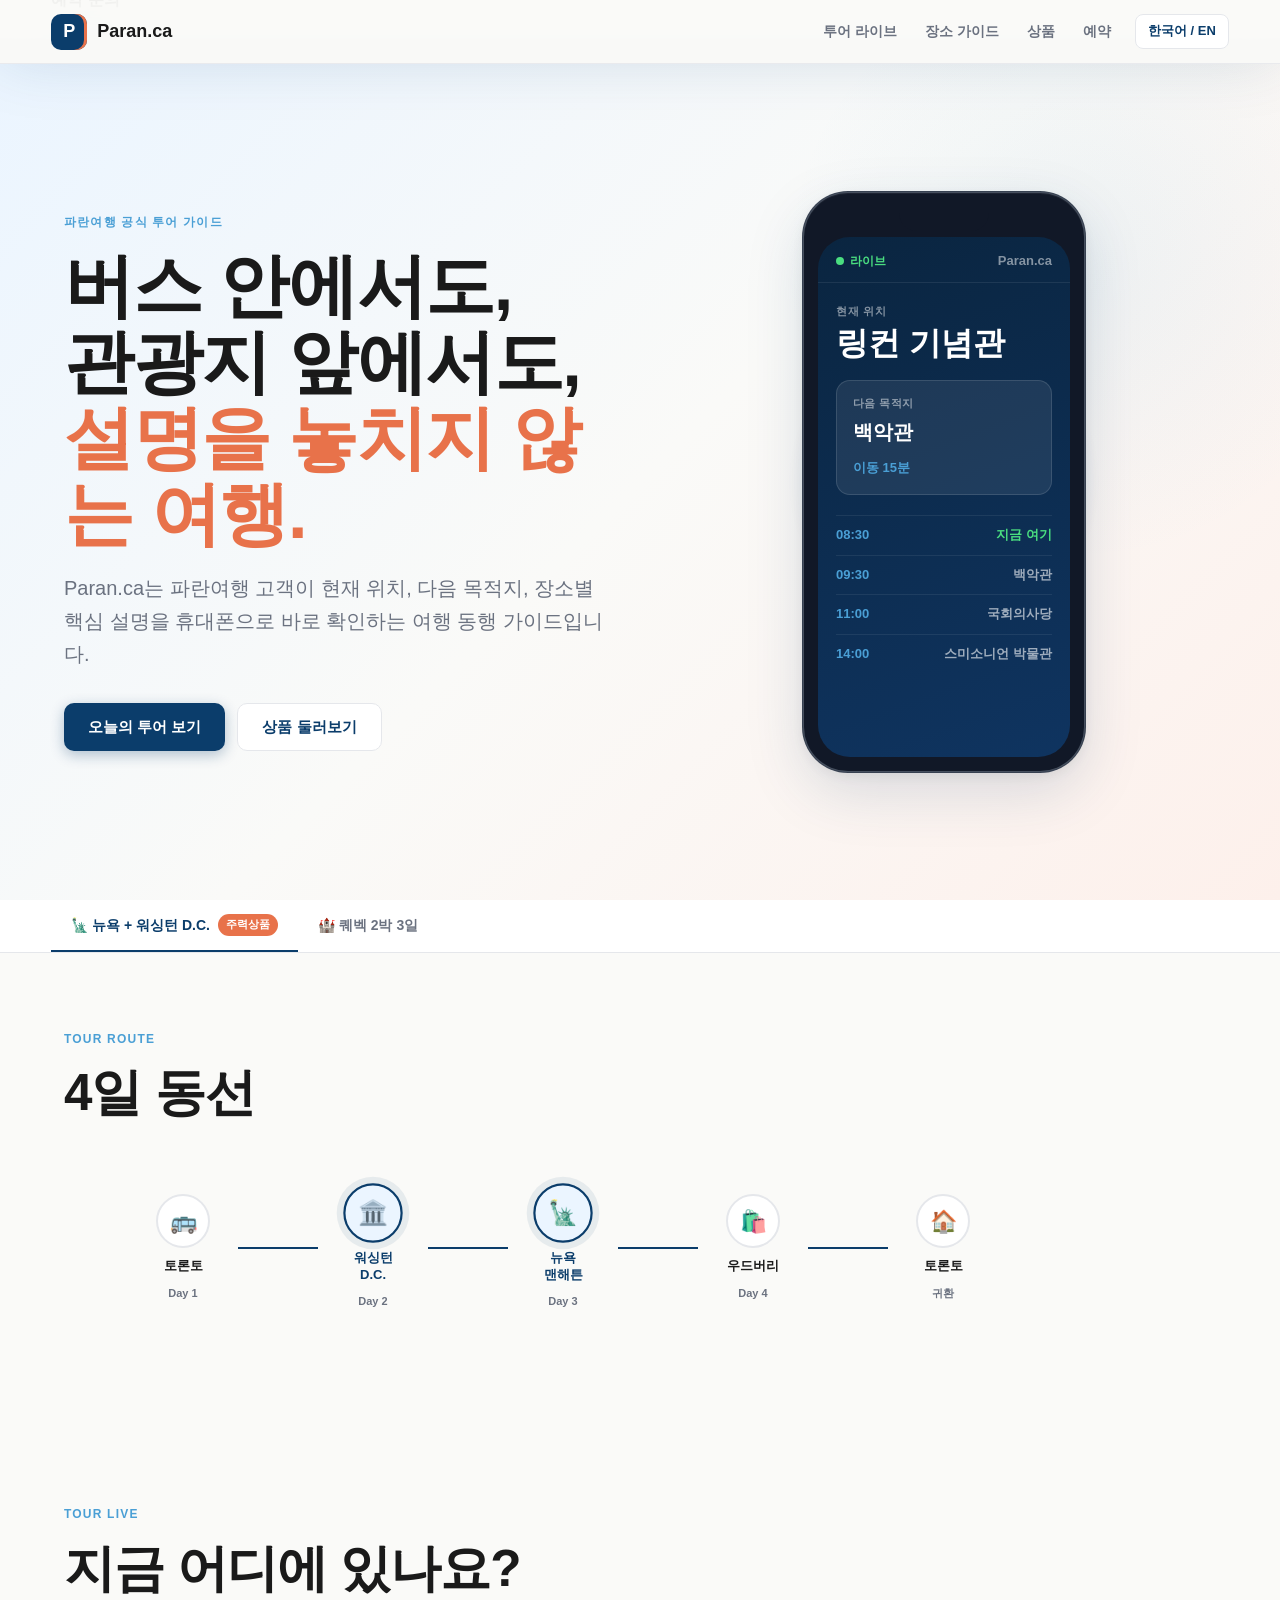
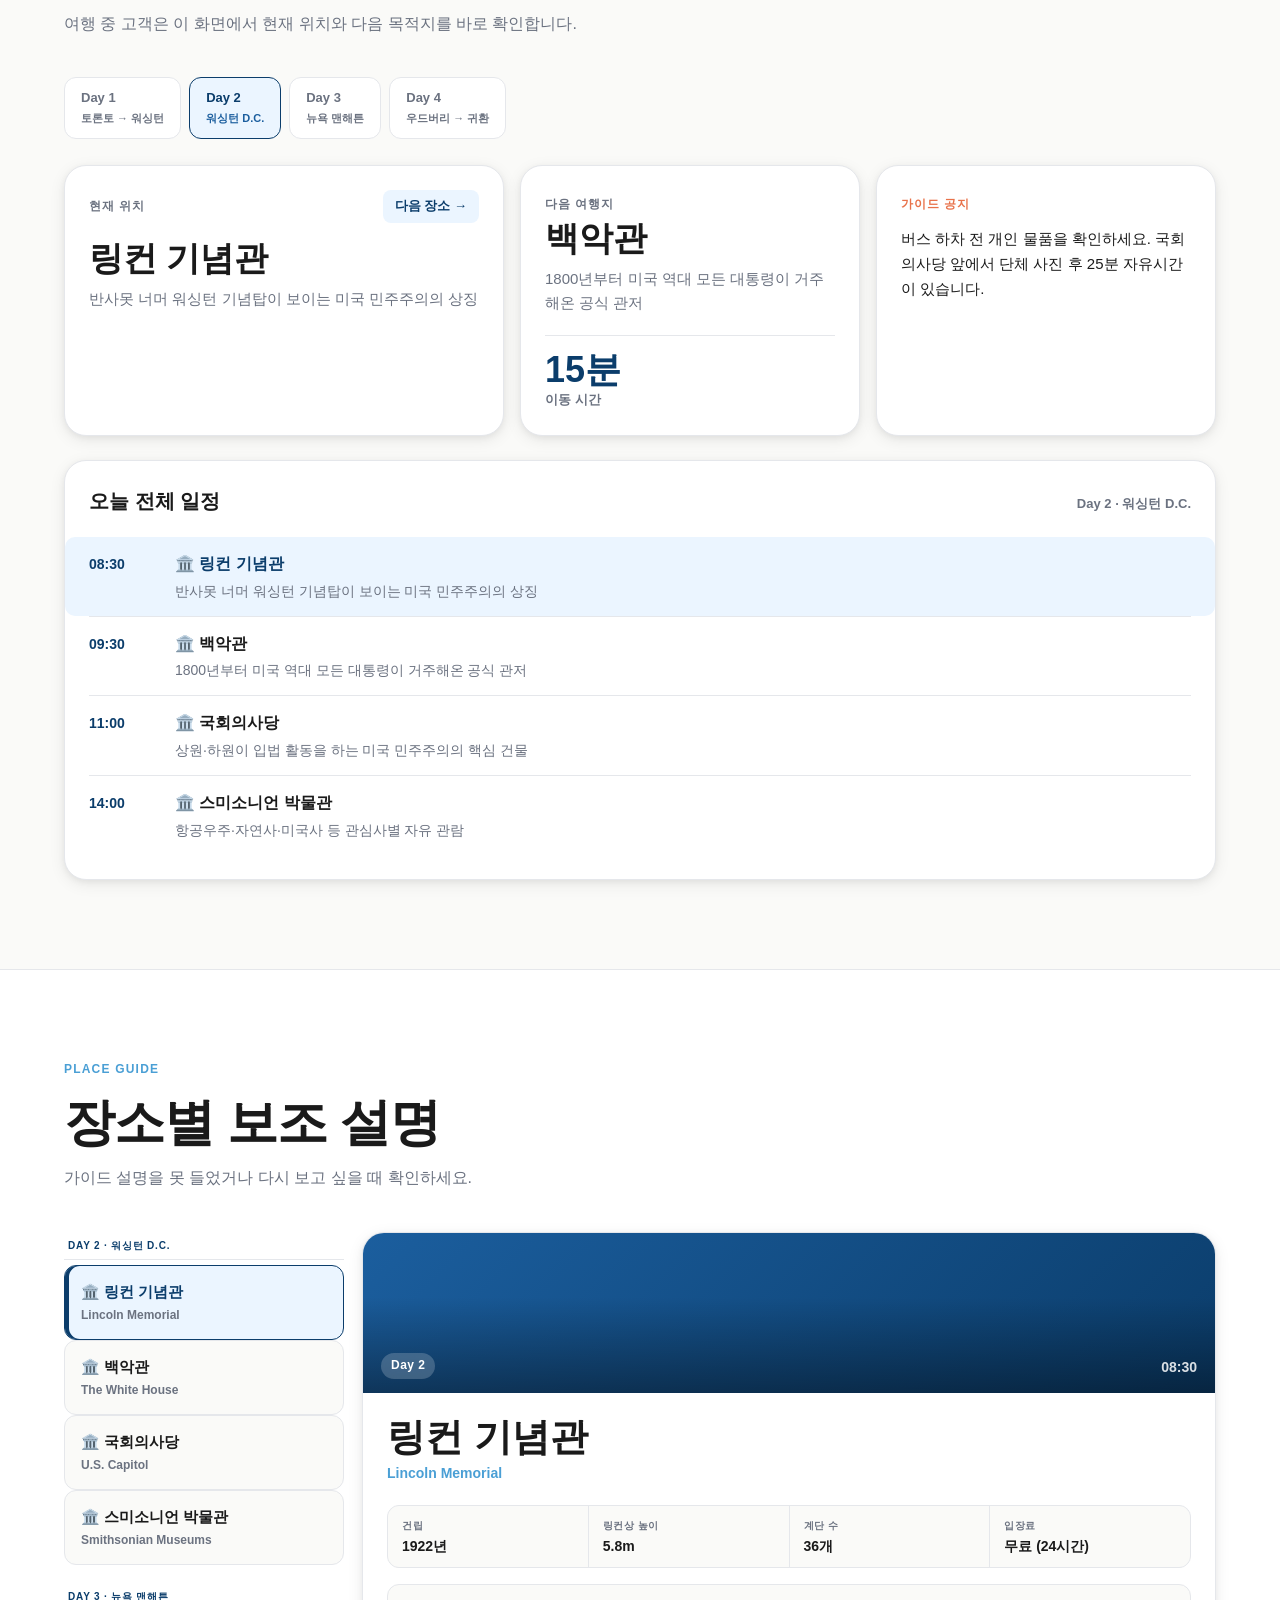
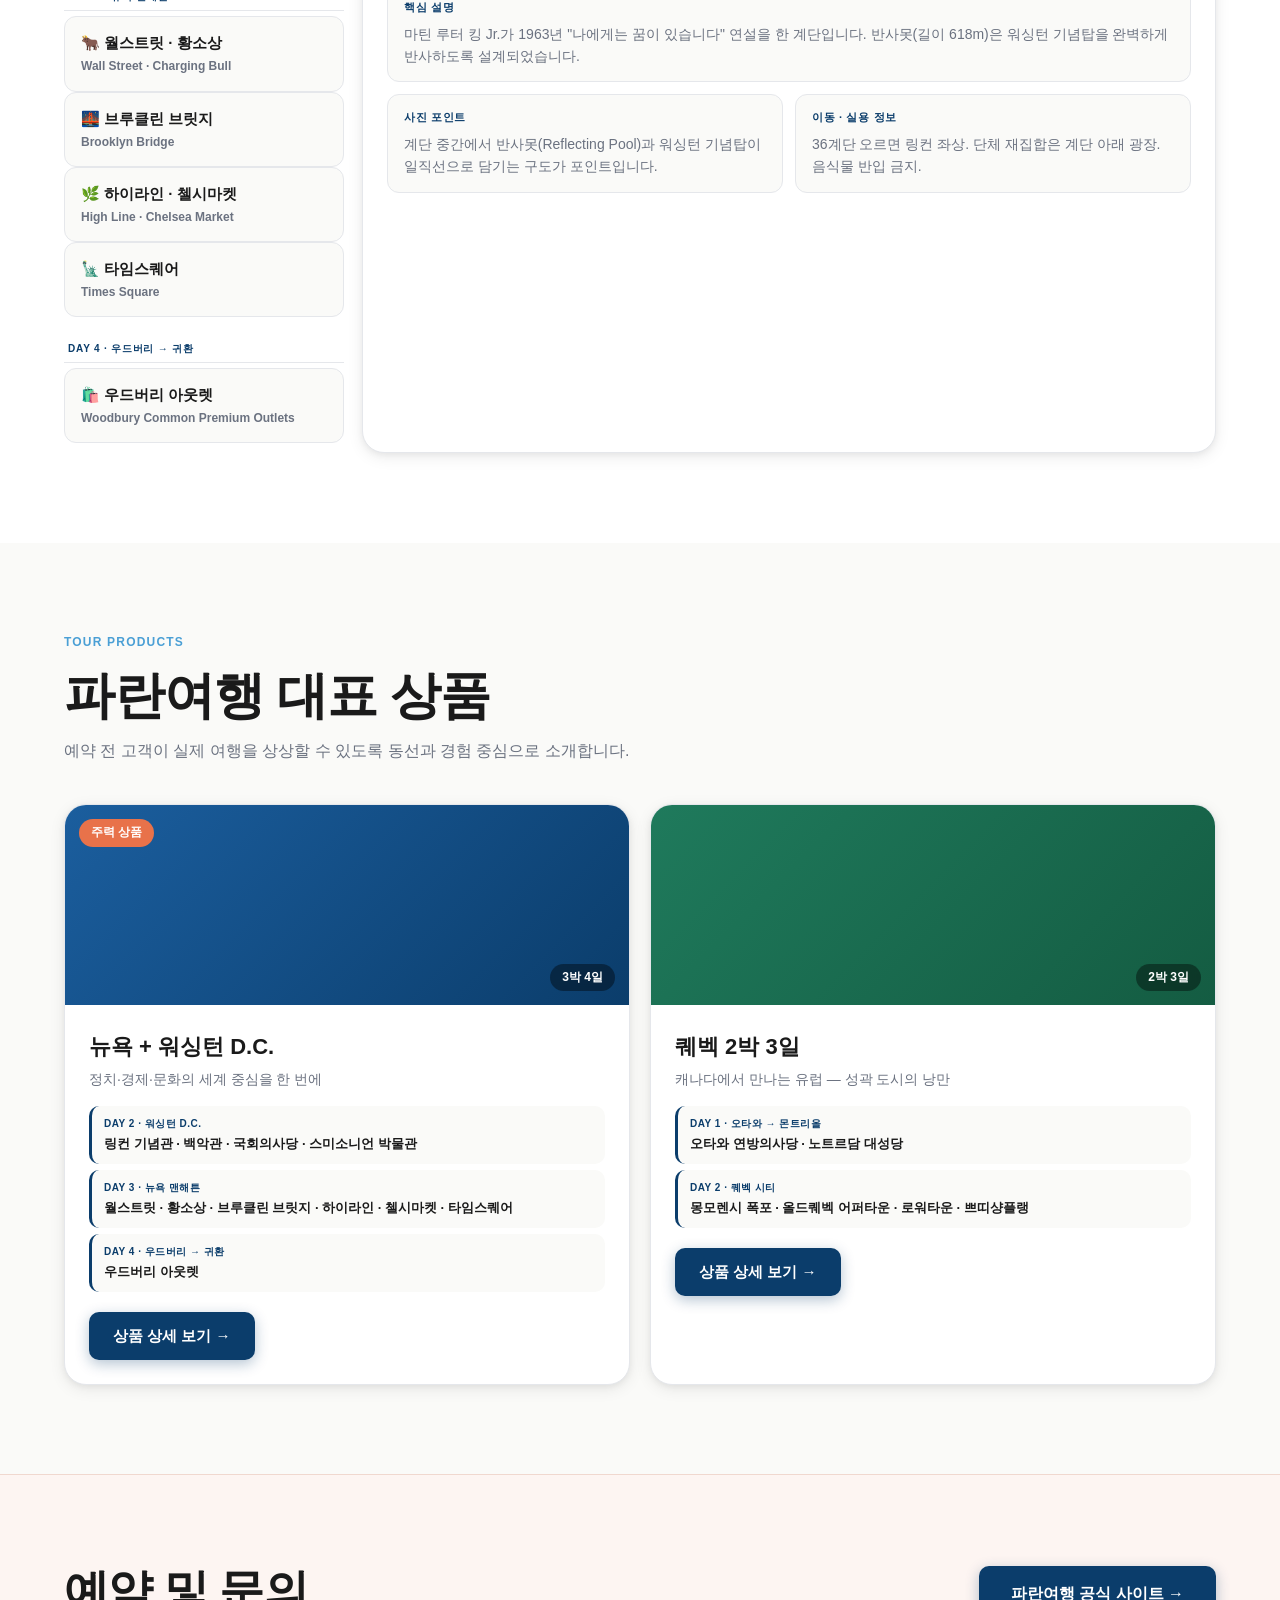
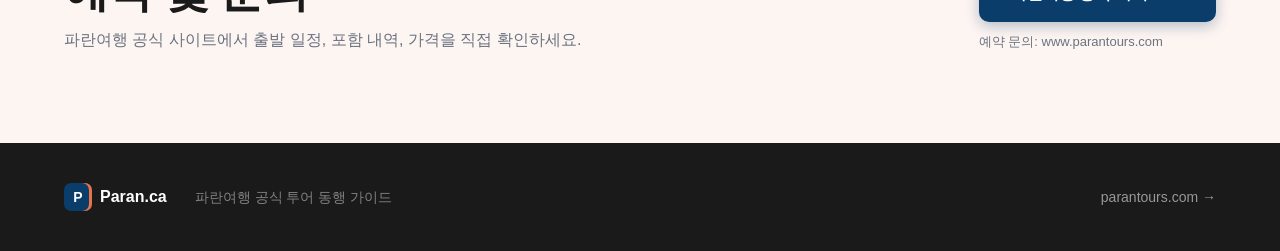
==== commit d072e925: "refactor: Day 1~4 일정 구조화 + 홍보 섹션 제거 - 전체 일정을 Day 1~4 탭으로 구조화 (라이브 섹션 일차 선택) - 각 장소에 건축/역사 팩트 4개 카드 추" ====
--- a/index.html
+++ b/index.html
@@ -82,29 +82,6 @@
       </div>
     </section>
 
-    <!-- STATS -->
-    <div class="stats-row">
-      <div class="stat-item reveal-stagger">
-        <strong class="stat-num" data-count="145000">0</strong>
-        <span class="stat-label">명+ 여행 완료</span>
-      </div>
-      <div class="stat-divider"></div>
-      <div class="stat-item reveal-stagger">
-        <strong class="stat-num" data-count="18">0</strong>
-        <span class="stat-label">년 운영 경력</span>
-      </div>
-      <div class="stat-divider"></div>
-      <div class="stat-item reveal-stagger">
-        <strong class="stat-num" data-count="100">0</strong>
-        <span class="stat-label">% 출발 보장</span>
-      </div>
-      <div class="stat-divider"></div>
-      <div class="stat-item reveal-stagger">
-        <strong class="stat-num" data-count="49" data-decimal="1">0</strong>
-        <span class="stat-label">/ 5.0 평점</span>
-      </div>
-    </div>
-
     <!-- TOUR TABS -->
     <div class="tour-tabs-bar">
       <div class="tour-tabs" role="tablist">
@@ -136,6 +113,8 @@
         <p class="section-desc">여행 중 고객은 이 화면에서 현재 위치와 다음 목적지를 바로 확인합니다.</p>
       </div>
 
+      <div class="live-day-tabs" data-day-tabs></div>
+
       <div class="live-grid">
         <article class="live-card current-card tilt-card reveal">
           <div class="card-head">
@@ -185,32 +164,6 @@
       <p class="swipe-hint" aria-hidden="true">← 스와이프로 장소 이동 →</p>
     </section>
 
-    <!-- EXPERIENCE -->
-    <section class="exp-section">
-      <div class="exp-copy reveal">
-        <p class="eyebrow light">Paran.ca</p>
-        <h2>투어 전·중·후가<br>하나로 이어집니다.</h2>
-        <p>잠재 고객에게는 실제 동선을 미리 체험하게 하고, 여행 중에는 설명 보조를, 여행 후에는 다시 보고 싶은 여정 기록으로 남깁니다.</p>
-      </div>
-      <div class="exp-steps reveal-stagger" id="expSteps">
-        <article class="exp-step">
-          <span class="step-tag">Before</span>
-          <h3>가고 싶은 마음</h3>
-          <p>실제 동선과 경험을 보여줘 "이 여행 꼭 가야겠다"는 마음을 만들어냅니다.</p>
-        </article>
-        <article class="exp-step">
-          <span class="step-tag">During</span>
-          <h3>편리한 동행</h3>
-          <p>현재 위치, 다음 목적지, 가이드 공지를 휴대폰으로 실시간 보조합니다.</p>
-        </article>
-        <article class="exp-step">
-          <span class="step-tag">After</span>
-          <h3>기억의 재방문</h3>
-          <p>방문 장소와 핵심 설명이 남아 후기 작성과 재예약으로 자연스럽게 이어집니다.</p>
-        </article>
-      </div>
-    </section>
-
     <!-- PRODUCTS -->
     <section class="products-section" id="products">
       <div class="section-intro reveal">
@@ -224,8 +177,8 @@
     <!-- BOOKING -->
     <section class="booking-section" id="booking">
       <div class="booking-copy reveal">
-        <h2>문의와 예약은<br>파란여행 공식 채널로.</h2>
-        <p>강제쇼핑 없는 순수 여행, 18년 운영, 100% 출발 보장. 직접 확인하세요.</p>
+        <h2>예약 및 문의</h2>
+        <p>파란여행 공식 사이트에서 출발 일정, 포함 내역, 가격을 직접 확인하세요.</p>
       </div>
       <div class="booking-action reveal" style="--delay:.15s">
         <a class="btn-primary btn-lg" href="https://www.parantours.com" target="_blank" rel="noreferrer">파란여행 공식 사이트 →</a>
--- a/style.css
+++ b/style.css
@@ -903,6 +903,36 @@
 .place-visual {
   height: 160px;
   background: linear-gradient(135deg, var(--brand) 0%, var(--brand-mid) 100%);
+  position: relative;
+}
+
+.place-visual-overlay {
+  position: absolute;
+  inset: 0;
+  display: flex;
+  align-items: flex-end;
+  justify-content: space-between;
+  padding: 14px 18px;
+  background: linear-gradient(to top, rgba(0,0,0,.4) 0%, transparent 60%);
+}
+
+.place-day-badge {
+  display: inline-block;
+  padding: 3px 10px;
+  border-radius: 20px;
+  background: rgba(255,255,255,.2);
+  backdrop-filter: blur(8px);
+  -webkit-backdrop-filter: blur(8px);
+  color: #fff;
+  font-size: 12px;
+  font-weight: 800;
+  letter-spacing: .04em;
+}
+
+.place-visual-time {
+  font-size: 14px;
+  font-weight: 800;
+  color: rgba(255,255,255,.85);
 }
 
 .place-content { padding: 24px; }
@@ -949,6 +979,8 @@
   color: var(--muted);
   line-height: 1.6;
 }
+
+.guide-block-full { grid-column: 1 / -1; }
 
 .swipe-hint {
   text-align: center;
@@ -1247,3 +1279,169 @@
   .hero-headline { font-size: 36px; }
   .hero-cta .btn-primary, .hero-cta .btn-ghost { width: 100%; justify-content: center; }
 }
+
+/* ═══════════════════════════════════════
+   DAY TABS (live section)
+═══════════════════════════════════════ */
+.live-day-tabs {
+  display: flex;
+  gap: 8px;
+  margin-bottom: 24px;
+  overflow-x: auto;
+  -webkit-overflow-scrolling: touch;
+  scrollbar-width: none;
+  padding-bottom: 2px;
+}
+
+.live-day-tabs::-webkit-scrollbar { display: none; }
+
+.day-tab {
+  flex: 0 0 auto;
+  display: flex;
+  flex-direction: column;
+  align-items: flex-start;
+  gap: 1px;
+  padding: 10px 16px;
+  border: 1.5px solid var(--border);
+  border-radius: 12px;
+  background: var(--surface);
+  color: var(--muted);
+  cursor: pointer;
+  transition: border-color .2s, background .2s, color .2s;
+  white-space: nowrap;
+}
+
+.day-tab strong {
+  font-size: 13px;
+  font-weight: 800;
+  color: inherit;
+}
+
+.day-tab span {
+  font-size: 11px;
+  font-weight: 600;
+  color: var(--muted);
+}
+
+.day-tab:hover { border-color: var(--brand-light); background: var(--brand-sky); }
+
+.day-tab.is-active {
+  border-color: var(--brand);
+  background: var(--brand-sky);
+  color: var(--brand);
+}
+
+.day-tab.is-active span { color: var(--brand-mid); }
+
+/* ═══════════════════════════════════════
+   PLACE GUIDE — DAY GROUPS
+═══════════════════════════════════════ */
+.place-day-group { margin-bottom: 10px; }
+
+.place-day-header {
+  font-size: 10px;
+  font-weight: 800;
+  letter-spacing: .08em;
+  text-transform: uppercase;
+  color: var(--brand);
+  padding: 6px 4px 5px;
+  border-bottom: 1px solid var(--border);
+  margin-bottom: 5px;
+}
+
+/* ═══════════════════════════════════════
+   PLACE DETAIL — FACTS GRID
+═══════════════════════════════════════ */
+.place-facts {
+  display: grid;
+  grid-template-columns: repeat(4, 1fr);
+  gap: 1px;
+  margin-bottom: 16px;
+  border: 1px solid var(--border);
+  border-radius: 12px;
+  overflow: hidden;
+  background: var(--border);
+}
+
+.fact-item {
+  display: flex;
+  flex-direction: column;
+  gap: 3px;
+  padding: 12px 14px;
+  background: var(--bg);
+}
+
+.fact-label {
+  font-size: 10px;
+  font-weight: 700;
+  letter-spacing: .05em;
+  text-transform: uppercase;
+  color: var(--muted);
+}
+
+.fact-value {
+  font-size: 14px;
+  font-weight: 800;
+  color: var(--ink);
+  line-height: 1.3;
+}
+
+/* ═══════════════════════════════════════
+   PRODUCT CARD — ITINERARY
+═══════════════════════════════════════ */
+.product-tagline {
+  font-size: 14px;
+  color: var(--muted);
+  line-height: 1.55;
+  margin-bottom: 16px;
+}
+
+.product-itinerary {
+  display: flex;
+  flex-direction: column;
+  gap: 6px;
+  margin-bottom: 20px;
+}
+
+.product-day {
+  display: flex;
+  flex-direction: column;
+  gap: 3px;
+  padding: 10px 12px;
+  background: var(--bg);
+  border-radius: 10px;
+  border-left: 3px solid var(--brand);
+}
+
+.product-day-label {
+  font-size: 10px;
+  font-weight: 800;
+  letter-spacing: .05em;
+  text-transform: uppercase;
+  color: var(--brand);
+}
+
+.product-day-stops {
+  font-size: 13px;
+  color: var(--ink);
+  font-weight: 600;
+  line-height: 1.45;
+}
+
+.product-days {
+  position: absolute;
+  bottom: 14px;
+  right: 14px;
+  padding: 4px 12px;
+  border-radius: 20px;
+  background: rgba(0,0,0,.4);
+  color: #fff;
+  font-size: 12px;
+  font-weight: 800;
+  backdrop-filter: blur(4px);
+  -webkit-backdrop-filter: blur(4px);
+}
+
+@media (max-width: 620px) {
+  .place-facts { grid-template-columns: repeat(2, 1fr); }
+}
